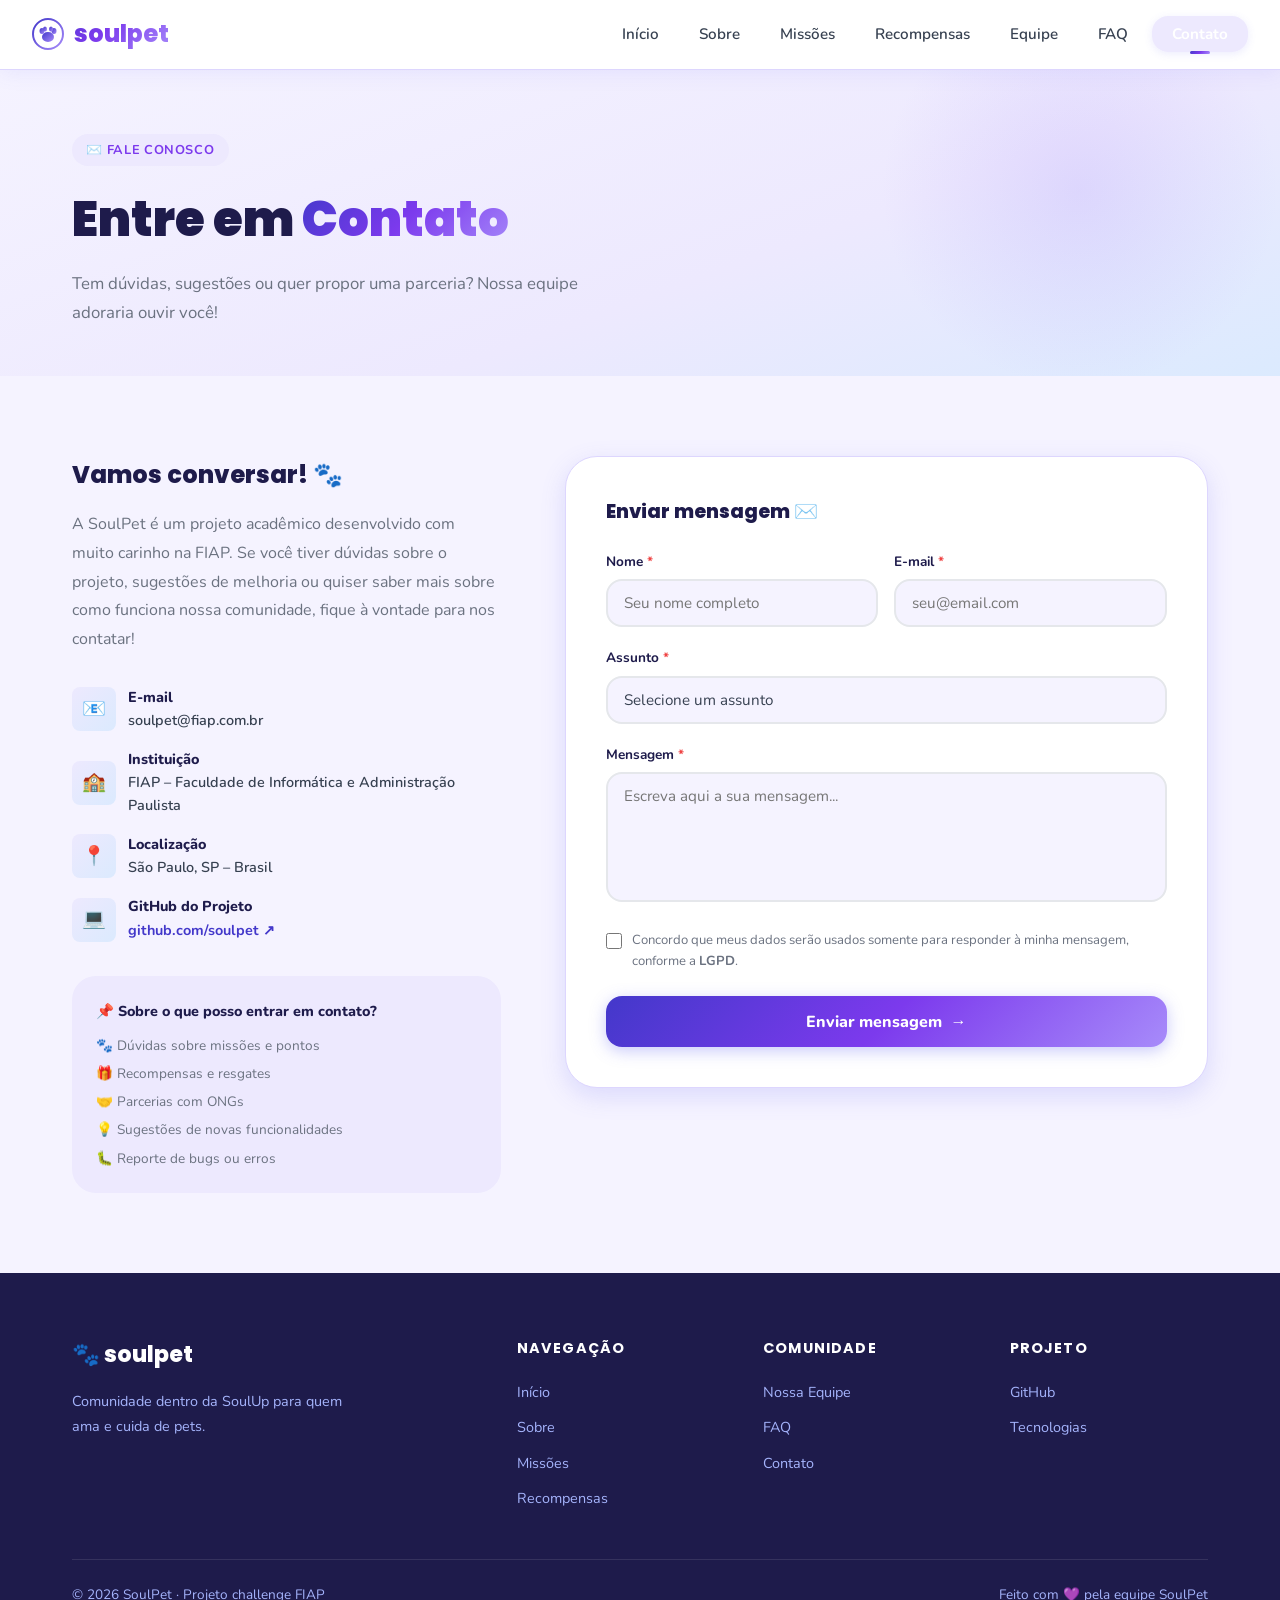
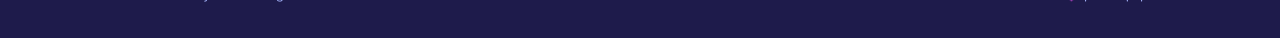
==== pages/contato.html @ a503a87f "Primeiro commit: Estrutura inicial do projeto" ====
<!DOCTYPE html>
<html lang="pt-BR">
<head>
  <meta charset="UTF-8" />
  <meta name="viewport" content="width=device-width, initial-scale=1.0" />
  <title>Contato – SoulPet</title>
  <meta name="description" content="Entre em contato com a equipe SoulPet. Tire dúvidas, envie sugestões ou parcerias." />
  <link rel="stylesheet" href="../css/style.css" />
  <link rel="icon" href="data:image/svg+xml,<svg xmlns='http://www.w3.org/2000/svg' viewBox='0 0 100 100'><text y='.9em' font-size='90'>🐾</text></svg>" />
</head>
<body>

  <nav class="navbar" aria-label="Navegação principal">
    <a href="../index.html" class="nav-logo">
      <svg width="32" height="32" viewBox="0 0 32 32" fill="none" xmlns="http://www.w3.org/2000/svg">
        <defs><linearGradient id="pawGrad" x1="0%" y1="0%" x2="100%" y2="100%"><stop offset="0%" style="stop-color:#4338CA"/><stop offset="100%" style="stop-color:#A78BFA"/></linearGradient></defs>
        <circle cx="16" cy="16" r="15" stroke="url(#pawGrad)" stroke-width="2" fill="none"/>
        <ellipse cx="16" cy="19" rx="6" ry="5" fill="url(#pawGrad)"/>
        <ellipse cx="10" cy="13" rx="2.5" ry="3" fill="url(#pawGrad)"/>
        <ellipse cx="22" cy="13" rx="2.5" ry="3" fill="url(#pawGrad)"/>
        <ellipse cx="13" cy="11" rx="2" ry="2.5" fill="url(#pawGrad)"/>
        <ellipse cx="19" cy="11" rx="2" ry="2.5" fill="url(#pawGrad)"/>
      </svg>
      soulpet
    </a>
    <ul class="nav-menu">
      <li><a href="../index.html" class="nav-link">Início</a></li>
      <li><a href="sobre.html" class="nav-link">Sobre</a></li>
      <li><a href="missoes.html" class="nav-link">Missões</a></li>
      <li><a href="recompensas.html" class="nav-link">Recompensas</a></li>
      <li><a href="integrantes.html" class="nav-link">Equipe</a></li>
      <li><a href="faq.html" class="nav-link">FAQ</a></li>
      <li><a href="contato.html" class="nav-link nav-cta">Contato</a></li>
    </ul>
    <button class="nav-toggle" aria-label="Abrir menu"><span></span><span></span><span></span></button>
  </nav>

  <main>
    <header class="page-header">
      <div class="container page-header-content">
        <span class="section-badge">✉️ Fale Conosco</span>
        <h1 class="page-title">Entre em <span>Contato</span></h1>
        <p class="page-desc">Tem dúvidas, sugestões ou quer propor uma parceria? Nossa equipe adoraria ouvir você!</p>
      </div>
    </header>

    <section class="section" aria-labelledby="contact-title">
      <div class="container">
        <div class="contact-grid">

          <aside class="animate-in">
            <h2 class="contact-info-title" id="contact-title">Vamos conversar! 🐾</h2>
            <p class="contact-info-desc">
              A SoulPet é um projeto acadêmico desenvolvido com muito carinho na FIAP. Se você tiver dúvidas sobre o projeto, sugestões de melhoria ou quiser saber mais sobre como funciona nossa comunidade, fique à vontade para nos contatar!
            </p>

            <div class="contact-detail">
              <div class="contact-detail-icon">📧</div>
              <div>
                <div class="contact-detail-text" style="font-weight:800; color:var(--text-dark)">E-mail</div>
                <div class="contact-detail-text">soulpet@fiap.com.br</div>
              </div>
            </div>

            <div class="contact-detail">
              <div class="contact-detail-icon">🏫</div>
              <div>
                <div class="contact-detail-text" style="font-weight:800; color:var(--text-dark)">Instituição</div>
                <div class="contact-detail-text">FIAP – Faculdade de Informática e Administração Paulista</div>
              </div>
            </div>

            <div class="contact-detail">
              <div class="contact-detail-icon">📍</div>
              <div>
                <div class="contact-detail-text" style="font-weight:800; color:var(--text-dark)">Localização</div>
                <div class="contact-detail-text">São Paulo, SP – Brasil</div>
              </div>
            </div>

            <div class="contact-detail">
              <div class="contact-detail-icon">💻</div>
              <div>
                <div class="contact-detail-text" style="font-weight:800; color:var(--text-dark)">GitHub do Projeto</div>
                <a href="#" style="color:var(--primary); font-weight:700; font-size:0.9rem">github.com/soulpet ↗</a>
              </div>
            </div>

            <div style="margin-top:2rem; background:var(--lilac-light); border-radius:var(--radius-lg); padding:1.5rem">
              <p style="font-weight:800; color:var(--text-dark); font-size:0.9rem; margin-bottom:0.75rem">📌 Sobre o que posso entrar em contato?</p>
              <ul style="display:flex; flex-direction:column; gap:0.4rem">
                <li style="font-size:0.85rem; color:var(--text-muted)">🐾 Dúvidas sobre missões e pontos</li>
                <li style="font-size:0.85rem; color:var(--text-muted)">🎁 Recompensas e resgates</li>
                <li style="font-size:0.85rem; color:var(--text-muted)">🤝 Parcerias com ONGs</li>
                <li style="font-size:0.85rem; color:var(--text-muted)">💡 Sugestões de novas funcionalidades</li>
                <li style="font-size:0.85rem; color:var(--text-muted)">🐛 Reporte de bugs ou erros</li>
              </ul>
            </div>
          </aside>

          <div class="animate-in" data-delay="200">
            <div class="contact-form">
              <h3 style="font-family:var(--font-display); font-weight:800; font-size:1.2rem; color:var(--text-dark); margin-bottom:1.5rem">
                Enviar mensagem ✉️
              </h3>

              <form id="contactForm" novalidate aria-label="Formulário de contato">

                <div class="form-row">
                  <div class="form-group">
                    <label class="form-label" for="nome">Nome <span>*</span></label>
                    <input
                      type="text"
                      id="nome"
                      name="nome"
                      class="form-input"
                      placeholder="Seu nome completo"
                      required
                      autocomplete="name"
                      aria-required="true"
                    />
                    <span class="form-error-msg" role="alert" aria-live="polite"></span>
                  </div>

                  <div class="form-group">
                    <label class="form-label" for="email">E-mail <span>*</span></label>
                    <input
                      type="email"
                      id="email"
                      name="email"
                      class="form-input"
                      placeholder="seu@email.com"
                      required
                      autocomplete="email"
                      aria-required="true"
                    />
                    <span class="form-error-msg" role="alert" aria-live="polite"></span>
                  </div>
                </div>

                <div class="form-group">
                  <label class="form-label" for="assunto">Assunto <span>*</span></label>
                  <select id="assunto" name="assunto" class="form-select" required aria-required="true">
                    <option value="" disabled selected>Selecione um assunto</option>
                    <option value="missoes">🎯 Dúvidas sobre missões</option>
                    <option value="pontos">⭐ Pontos e carteira</option>
                    <option value="recompensas">🎁 Recompensas e resgates</option>
                    <option value="parceria">🤝 Parceria / ONG</option>
                    <option value="sugestao">💡 Sugestão de melhoria</option>
                    <option value="bug">🐛 Reportar bug</option>
                    <option value="outro">💬 Outro assunto</option>
                  </select>
                  <span class="form-error-msg" role="alert" aria-live="polite"></span>
                </div>

                <div class="form-group">
                  <label class="form-label" for="mensagem">Mensagem <span>*</span></label>
                  <textarea
                    id="mensagem"
                    name="mensagem"
                    class="form-textarea"
                    placeholder="Escreva aqui a sua mensagem..."
                    required
                    aria-required="true"
                    minlength="10"
                  ></textarea>
                  <span class="form-error-msg" role="alert" aria-live="polite"></span>
                </div>

                <div class="form-group" style="display:flex; align-items:flex-start; gap:10px; margin-bottom:1.5rem">
                  <input type="checkbox" id="aceite" name="aceite" style="margin-top:3px; accent-color:var(--primary); width:16px; height:16px; flex-shrink:0" required />
                  <label for="aceite" style="font-size:0.82rem; color:var(--text-muted); line-height:1.6; cursor:pointer">
                    Concordo que meus dados serão usados somente para responder à minha mensagem, conforme a <strong>LGPD</strong>.
                  </label>
                </div>

                <button type="submit" class="form-submit" aria-label="Enviar mensagem">
                  <span>Enviar mensagem</span> →
                </button>
              </form>

              <div class="form-success" role="status" aria-live="polite">
                <div style="font-size:2.5rem; margin-bottom:0.75rem">🎉</div>
                <div style="font-size:1.1rem; font-weight:800; color:#16A34A; margin-bottom:0.5rem">Mensagem enviada!</div>
                <div style="font-size:0.9rem; color:#4B5563">Obrigado pelo contato! Nossa equipe responderá em breve. 🐾</div>
              </div>
            </div>
          </div>

        </div>
      </div>
    </section>
  </main>

  <footer>
    <div class="container">
      <div class="footer-grid">
        <div class="footer-brand">
          <div class="footer-logo">🐾 soulpet</div>
          <p class="footer-tagline">Comunidade dentro da SoulUp para quem ama e cuida de pets.</p>
        </div>
        <div>
          <h3 class="footer-heading">Navegação</h3>
          <ul class="footer-links">
            <li><a href="../index.html">Início</a></li>
            <li><a href="sobre.html">Sobre</a></li>
            <li><a href="missoes.html">Missões</a></li>
            <li><a href="recompensas.html">Recompensas</a></li>
          </ul>
        </div>
        <div>
          <h3 class="footer-heading">Comunidade</h3>
          <ul class="footer-links">
            <li><a href="integrantes.html">Nossa Equipe</a></li>
            <li><a href="faq.html">FAQ</a></li>
            <li><a href="contato.html">Contato</a></li>
          </ul>
        </div>
        <div>
          <h3 class="footer-heading">Projeto</h3>
          <ul class="footer-links">
            <li><a href="#">GitHub</a></li>
            <li><a href="sobre.html">Tecnologias</a></li>
          </ul>
        </div>
      </div>
      <div class="footer-bottom">
        <p>© 2026 SoulPet · Projeto challenge FIAP</p>
        <p>Feito com 💜 pela equipe SoulPet</p>
      </div>
    </div>
  </footer>

  <script src="../js/script.js"></script>
</body>
</html>
---- css/style.css ----
@import url('https://fonts.googleapis.com/css2?family=Nunito:wght@400;500;600;700;800;900&family=Poppins:wght@400;500;600;700;800&display=swap');


:root {
  --primary: #4338CA;
  --primary-light: #6366F1;
  --secondary: #7C3AED;
  --accent: #A78BFA;
  --lilac: #C4B5FD;
  --lilac-light: #EDE9FE;
  --blue: #3B82F6;
  --blue-light: #93C5FD;
  --gradient: linear-gradient(135deg, #4338CA 0%, #7C3AED 50%, #A78BFA 100%);
  --gradient-soft: linear-gradient(135deg, #EDE9FE 0%, #DBEAFE 100%);
  --white: #FFFFFF;
  --bg: #F5F3FF;
  --bg-card: #FFFFFF;
  --text-dark: #1E1B4B;
  --text-body: #374151;
  --text-muted: #6B7280;
  --border: #E5E7EB;
  --border-soft: #DDD6FE;
  --shadow-sm: 0 2px 8px rgba(99, 102, 241, 0.12);
  --shadow-md: 0 8px 24px rgba(99, 102, 241, 0.18);
  --shadow-lg: 0 16px 48px rgba(99, 102, 241, 0.22);
  --radius-sm: 8px;
  --radius-md: 16px;
  --radius-lg: 24px;
  --radius-xl: 32px;
  --font-display: 'Poppins', sans-serif;
  --font-body: 'Nunito', sans-serif;
}


*, *::before, *::after {
  box-sizing: border-box;
  margin: 0;
  padding: 0;
}

html {
  scroll-behavior: smooth;
}

body {
  font-family: var(--font-body);
  background-color: var(--bg);
  color: var(--text-body);
  line-height: 1.6;
  min-height: 100vh;
}

img {
  max-width: 100%;
  height: auto;
  display: block;
}

a {
  text-decoration: none;
  color: inherit;
}

ul {
  list-style: none;
}


.navbar {
  position: fixed;
  top: 0;
  left: 0;
  right: 0;
  z-index: 1000;
  background: rgba(255, 255, 255, 0.95);
  backdrop-filter: blur(16px);
  -webkit-backdrop-filter: blur(16px);
  border-bottom: 1px solid var(--border-soft);
  padding: 0 2rem;
  height: 70px;
  display: flex;
  align-items: center;
  justify-content: space-between;
  box-shadow: 0 2px 20px rgba(99, 102, 241, 0.1);
  transition: all 0.3s ease;
}

.navbar.scrolled {
  box-shadow: 0 4px 30px rgba(99, 102, 241, 0.2);
}

.nav-logo {
  display: flex;
  align-items: center;
  gap: 10px;
  font-family: var(--font-display);
  font-weight: 800;
  font-size: 1.5rem;
  background: var(--gradient);
  -webkit-background-clip: text;
  -webkit-text-fill-color: transparent;
  background-clip: text;
}

.nav-logo svg {
  flex-shrink: 0;
}

.nav-menu {
  display: flex;
  align-items: center;
  gap: 0.5rem;
}

.nav-link {
  font-family: var(--font-body);
  font-weight: 600;
  font-size: 0.95rem;
  color: var(--text-body);
  padding: 0.5rem 1rem;
  border-radius: var(--radius-sm);
  transition: all 0.2s ease;
  position: relative;
}

.nav-link:hover,
.nav-link.active {
  color: var(--primary);
  background: var(--lilac-light);
}

.nav-link.active::after {
  content: '';
  position: absolute;
  bottom: -2px;
  left: 50%;
  transform: translateX(-50%);
  width: 20px;
  height: 3px;
  background: var(--gradient);
  border-radius: 2px;
}

.nav-cta {
  background: var(--gradient);
  color: white !important;
  padding: 0.5rem 1.25rem;
  border-radius: var(--radius-md);
  font-weight: 700;
  box-shadow: var(--shadow-sm);
  transition: all 0.3s ease;
}

.nav-cta:hover {
  transform: translateY(-1px);
  box-shadow: var(--shadow-md);
  background: var(--lilac-light) !important;
  color: var(--primary) !important;
}


.nav-toggle {
  display: none;
  flex-direction: column;
  gap: 5px;
  cursor: pointer;
  padding: 8px;
  border-radius: var(--radius-sm);
  transition: background 0.2s ease;
  border: none;
  background: none;
}

.nav-toggle:hover {
  background: var(--lilac-light);
}

.nav-toggle span {
  display: block;
  width: 24px;
  height: 2.5px;
  background: var(--text-dark);
  border-radius: 2px;
  transition: all 0.3s ease;
}

.nav-toggle.active span:nth-child(1) {
  transform: translateY(7.5px) rotate(45deg);
}

.nav-toggle.active span:nth-child(2) {
  opacity: 0;
  transform: scaleX(0);
}

.nav-toggle.active span:nth-child(3) {
  transform: translateY(-7.5px) rotate(-45deg);
}


main {
  padding-top: 70px;
}

.container {
  max-width: 1200px;
  margin: 0 auto;
  padding: 0 2rem;
}

.section {
  padding: 5rem 0;
}

.section-sm {
  padding: 3rem 0;
}


.section-badge {
  display: inline-flex;
  align-items: center;
  gap: 6px;
  background: var(--lilac-light);
  color: var(--secondary);
  font-weight: 700;
  font-size: 0.8rem;
  padding: 0.35rem 0.9rem;
  border-radius: 50px;
  letter-spacing: 0.05em;
  text-transform: uppercase;
  margin-bottom: 1rem;
}

.section-title {
  font-family: var(--font-display);
  font-weight: 800;
  font-size: clamp(1.8rem, 4vw, 2.8rem);
  color: var(--text-dark);
  line-height: 1.2;
  margin-bottom: 1rem;
}

.section-title span {
  background: var(--gradient);
  -webkit-background-clip: text;
  -webkit-text-fill-color: transparent;
  background-clip: text;
}

.section-subtitle {
  font-size: 1.05rem;
  color: var(--text-muted);
  max-width: 560px;
  line-height: 1.7;
}

.text-center {
  text-align: center;
}

.text-center .section-subtitle {
  margin: 0 auto;
}


.btn {
  display: inline-flex;
  align-items: center;
  gap: 8px;
  font-family: var(--font-body);
  font-weight: 700;
  font-size: 0.95rem;
  padding: 0.75rem 1.75rem;
  border-radius: var(--radius-md);
  border: none;
  cursor: pointer;
  transition: all 0.3s ease;
  text-decoration: none;
}

.btn-primary {
  background: var(--gradient);
  color: white;
  box-shadow: 0 4px 16px rgba(99, 102, 241, 0.35);
}

.btn-primary:hover {
  transform: translateY(-2px);
  box-shadow: 0 8px 24px rgba(99, 102, 241, 0.45);
}

.btn-outline {
  background: transparent;
  color: var(--primary);
  border: 2px solid var(--primary-light);
}

.btn-outline:hover {
  background: var(--lilac-light);
  border-color: var(--primary);
  transform: translateY(-2px);
}

.btn-ghost {
  background: var(--lilac-light);
  color: var(--secondary);
}

.btn-ghost:hover {
  background: var(--lilac);
  color: white;
  transform: translateY(-1px);
}

.btn-lg {
  padding: 1rem 2.25rem;
  font-size: 1.05rem;
  border-radius: var(--radius-lg);
}

.btn-sm {
  padding: 0.5rem 1.1rem;
  font-size: 0.85rem;
  border-radius: var(--radius-sm);
}


.card {
  background: var(--bg-card);
  border-radius: var(--radius-lg);
  box-shadow: var(--shadow-sm);
  border: 1px solid var(--border-soft);
  transition: all 0.3s ease;
  overflow: hidden;
}

.card:hover {
  transform: translateY(-4px);
  box-shadow: var(--shadow-md);
}


.hero {
  min-height: calc(100vh - 70px);
  display: flex;
  align-items: center;
  position: relative;
  overflow: hidden;
  background: linear-gradient(160deg, #F5F3FF 0%, #EDE9FE 40%, #DBEAFE 100%);
}

.hero::before {
  content: '';
  position: absolute;
  top: -100px;
  right: -100px;
  width: 600px;
  height: 600px;
  background: radial-gradient(circle, rgba(167, 139, 250, 0.25) 0%, transparent 70%);
  pointer-events: none;
}

.hero::after {
  content: '';
  position: absolute;
  bottom: -150px;
  left: -80px;
  width: 500px;
  height: 500px;
  background: radial-gradient(circle, rgba(99, 102, 241, 0.15) 0%, transparent 70%);
  pointer-events: none;
}

.hero .container {
  display: grid;
  grid-template-columns: 1fr 1fr;
  gap: 4rem;
  align-items: center;
  position: relative;
  z-index: 1;
  padding-top: 3rem;
  padding-bottom: 3rem;
}

.hero-content {}

.hero-eyebrow {
  display: inline-flex;
  align-items: center;
  gap: 8px;
  background: white;
  border: 1px solid var(--border-soft);
  border-radius: 50px;
  padding: 0.4rem 1rem;
  font-size: 0.85rem;
  font-weight: 700;
  color: var(--secondary);
  margin-bottom: 1.5rem;
  box-shadow: var(--shadow-sm);
  animation: fadeSlideDown 0.6s ease both;
}

.hero-title {
  font-family: var(--font-display);
  font-weight: 900;
  font-size: clamp(2.2rem, 5vw, 3.5rem);
  color: var(--text-dark);
  line-height: 1.1;
  margin-bottom: 1.25rem;
  animation: fadeSlideDown 0.7s ease both;
}

.hero-title .gradient-text {
  background: var(--gradient);
  -webkit-background-clip: text;
  -webkit-text-fill-color: transparent;
  background-clip: text;
}

.hero-desc {
  font-size: 1.1rem;
  color: var(--text-muted);
  line-height: 1.8;
  margin-bottom: 2rem;
  max-width: 480px;
  animation: fadeSlideDown 0.8s ease both;
}

.hero-actions {
  display: flex;
  gap: 1rem;
  flex-wrap: wrap;
  animation: fadeSlideDown 0.9s ease both;
}

.hero-stats {
  display: flex;
  gap: 2rem;
  margin-top: 3rem;
  animation: fadeSlideDown 1s ease both;
}

.hero-stat-item {}

.hero-stat-number {
  font-family: var(--font-display);
  font-weight: 800;
  font-size: 1.75rem;
  background: var(--gradient);
  -webkit-background-clip: text;
  -webkit-text-fill-color: transparent;
  background-clip: text;
  line-height: 1;
}

.hero-stat-label {
  font-size: 0.8rem;
  color: var(--text-muted);
  font-weight: 600;
  margin-top: 2px;
}

.hero-visual {
  position: relative;
  animation: fadeSlideUp 0.9s ease both;
}

.hero-mockup {
  background: white;
  border-radius: var(--radius-xl);
  box-shadow: 0 24px 64px rgba(99, 102, 241, 0.25);
  border: 1px solid var(--border-soft);
  overflow: hidden;
  max-width: 360px;
  margin: 0 auto;
}

.mockup-header {
  background: var(--gradient);
  padding: 1.25rem 1.5rem;
  color: white;
  display: flex;
  align-items: center;
  justify-content: space-between;
}

.mockup-header-logo {
  font-family: var(--font-display);
  font-weight: 800;
  font-size: 1.1rem;
  display: flex;
  align-items: center;
  gap: 8px;
}

.mockup-balance {
  padding: 1.5rem;
  background: var(--gradient-soft);
}

.mockup-balance-label {
  font-size: 0.8rem;
  color: var(--text-muted);
  font-weight: 600;
}

.mockup-balance-value {
  font-family: var(--font-display);
  font-weight: 800;
  font-size: 2rem;
  color: var(--text-dark);
}

.mockup-balance-sub {
  font-size: 0.8rem;
  color: var(--text-muted);
}

.mockup-grid {
  display: grid;
  grid-template-columns: repeat(4, 1fr);
  gap: 0;
  border-top: 1px solid var(--border);
}

.mockup-grid-item {
  padding: 1rem 0.5rem;
  text-align: center;
  border-right: 1px solid var(--border);
}

.mockup-grid-item:last-child {
  border-right: none;
}

.mockup-grid-icon {
  width: 40px;
  height: 40px;
  border-radius: var(--radius-sm);
  display: flex;
  align-items: center;
  justify-content: center;
  margin: 0 auto 4px;
  font-size: 1.1rem;
}

.mockup-grid-label {
  font-size: 0.65rem;
  font-weight: 700;
  color: var(--text-body);
}

.mockup-missions {
  padding: 1rem 1.5rem;
}

.mockup-missions-title {
  font-weight: 800;
  font-size: 0.85rem;
  color: var(--text-dark);
  margin-bottom: 0.75rem;
}

.mockup-mission-item {
  display: flex;
  align-items: center;
  justify-content: space-between;
  padding: 0.6rem 0;
  border-bottom: 1px solid var(--border);
}

.mockup-mission-item:last-child {
  border-bottom: none;
}

.mockup-mission-text {
  font-size: 0.75rem;
  font-weight: 600;
  color: var(--text-body);
}

.mockup-mission-pts {
  font-size: 0.7rem;
  font-weight: 800;
  color: var(--primary);
  background: var(--lilac-light);
  padding: 2px 8px;
  border-radius: 50px;
}

.hero-floating-card {
  position: absolute;
  background: white;
  border-radius: var(--radius-md);
  box-shadow: var(--shadow-lg);
  border: 1px solid var(--border-soft);
  padding: 0.75rem 1rem;
  display: flex;
  align-items: center;
  gap: 8px;
  animation: float 3s ease-in-out infinite;
}

.hero-floating-card.card-1 {
  top: 5%;
  right: -20px;
  animation-delay: 0s;
}

.hero-floating-card.card-2 {
  bottom: 10%;
  left: -20px;
  animation-delay: 1.5s;
}

.floating-icon {
  width: 36px;
  height: 36px;
  border-radius: 50%;
  background: var(--gradient);
  display: flex;
  align-items: center;
  justify-content: center;
  font-size: 1rem;
  flex-shrink: 0;
}

.floating-text-main {
  font-weight: 800;
  font-size: 0.85rem;
  color: var(--text-dark);
}

.floating-text-sub {
  font-size: 0.7rem;
  color: var(--text-muted);
}


.features-grid {
  display: grid;
  grid-template-columns: repeat(3, 1fr);
  gap: 1.5rem;
  margin-top: 3rem;
}

.feature-card {
  padding: 2rem;
  text-align: center;
}

.feature-icon {
  width: 64px;
  height: 64px;
  background: var(--gradient-soft);
  border-radius: var(--radius-md);
  display: flex;
  align-items: center;
  justify-content: center;
  font-size: 1.75rem;
  margin: 0 auto 1.25rem;
  transition: all 0.3s ease;
}

.feature-card:hover .feature-icon {
  background: var(--gradient);
  transform: scale(1.1) rotate(5deg);
}

.feature-title {
  font-family: var(--font-display);
  font-weight: 700;
  font-size: 1.1rem;
  color: var(--text-dark);
  margin-bottom: 0.5rem;
}

.feature-desc {
  font-size: 0.9rem;
  color: var(--text-muted);
  line-height: 1.7;
}


.missions-tabs {
  display: flex;
  gap: 0.5rem;
  background: var(--lilac-light);
  padding: 6px;
  border-radius: var(--radius-md);
  width: fit-content;
  margin: 2.5rem auto 2rem;
}

.missions-tab {
  padding: 0.5rem 1.5rem;
  border-radius: var(--radius-sm);
  font-weight: 700;
  font-size: 0.9rem;
  cursor: pointer;
  transition: all 0.2s ease;
  color: var(--text-muted);
  border: none;
  background: none;
}

.missions-tab.active {
  background: white;
  color: var(--primary);
  box-shadow: var(--shadow-sm);
}

.missions-grid {
  display: grid;
  grid-template-columns: repeat(3, 1fr);
  gap: 1.5rem;
}

.mission-card {
  padding: 1.5rem;
  position: relative;
}

.mission-difficulty {
  display: inline-flex;
  align-items: center;
  gap: 4px;
  padding: 0.25rem 0.75rem;
  border-radius: 50px;
  font-size: 0.75rem;
  font-weight: 700;
  margin-bottom: 1rem;
}

.difficulty-easy {
  background: #DCFCE7;
  color: #16A34A;
}

.difficulty-medium {
  background: #FEF9C3;
  color: #CA8A04;
}

.difficulty-hard {
  background: #FEE2E2;
  color: #DC2626;
}

.mission-title {
  font-weight: 800;
  font-size: 1rem;
  color: var(--text-dark);
  margin-bottom: 0.4rem;
}

.mission-desc {
  font-size: 0.85rem;
  color: var(--text-muted);
  margin-bottom: 1rem;
  line-height: 1.6;
}

.mission-footer {
  display: flex;
  align-items: center;
  justify-content: space-between;
}

.mission-pts {
  font-family: var(--font-display);
  font-weight: 800;
  font-size: 1.1rem;
  background: var(--gradient);
  -webkit-background-clip: text;
  -webkit-text-fill-color: transparent;
  background-clip: text;
}

.mission-deadline {
  font-size: 0.75rem;
  color: var(--text-muted);
  font-weight: 600;
}

.mission-progress {
  height: 6px;
  background: var(--lilac-light);
  border-radius: 3px;
  overflow: hidden;
  margin-top: 0.75rem;
}

.mission-progress-bar {
  height: 100%;
  background: var(--gradient);
  border-radius: 3px;
  transition: width 0.8s ease;
}


.rewards-grid {
  display: grid;
  grid-template-columns: repeat(4, 1fr);
  gap: 1.5rem;
  margin-top: 3rem;
}

.reward-card {
  padding: 1.5rem;
  text-align: center;
}

.reward-emoji {
  font-size: 3rem;
  margin-bottom: 0.75rem;
  display: block;
}

.reward-name {
  font-weight: 800;
  font-size: 0.95rem;
  color: var(--text-dark);
  margin-bottom: 0.25rem;
}

.reward-pts {
  font-family: var(--font-display);
  font-weight: 800;
  font-size: 1.25rem;
  background: var(--gradient);
  -webkit-background-clip: text;
  -webkit-text-fill-color: transparent;
  background-clip: text;
}

.reward-pts-label {
  font-size: 0.7rem;
  color: var(--text-muted);
  font-weight: 600;
}


.cta-section {
  background: var(--gradient);
  padding: 5rem 0;
  text-align: center;
  position: relative;
  overflow: hidden;
}

.cta-section::before {
  content: '';
  position: absolute;
  inset: 0;
  background: url("data:image/svg+xml,%3Csvg width='60' height='60' viewBox='0 0 60 60' xmlns='http://www.w3.org/2000/svg'%3E%3Cg fill='none' fill-rule='evenodd'%3E%3Cg fill='%23ffffff' fill-opacity='0.06'%3E%3Ccircle cx='30' cy='30' r='20'/%3E%3C/g%3E%3C/g%3E%3C/svg%3E");
  pointer-events: none;
}

.cta-section .section-title,
.cta-section .section-subtitle {
  color: white;
}

.cta-section .section-subtitle {
  opacity: 0.85;
  margin: 0 auto 2rem;
}


footer {
  background: var(--text-dark);
  color: #A5B4FC;
  padding: 4rem 0 2rem;
}

.footer-grid {
  display: grid;
  grid-template-columns: 2fr 1fr 1fr 1fr;
  gap: 3rem;
  margin-bottom: 3rem;
}

.footer-brand {}

.footer-logo {
  display: flex;
  align-items: center;
  gap: 8px;
  font-family: var(--font-display);
  font-weight: 800;
  font-size: 1.4rem;
  color: white;
  margin-bottom: 1rem;
}

.footer-tagline {
  font-size: 0.9rem;
  line-height: 1.7;
  color: #A5B4FC;
  margin-bottom: 1.5rem;
  max-width: 280px;
}

.footer-social {
  display: flex;
  gap: 0.75rem;
}

.footer-social a {
  width: 38px;
  height: 38px;
  background: rgba(167, 139, 250, 0.15);
  border-radius: var(--radius-sm);
  display: flex;
  align-items: center;
  justify-content: center;
  transition: all 0.2s ease;
  font-size: 1rem;
}

.footer-social a:hover {
  background: var(--accent);
  transform: translateY(-2px);
}

.footer-heading {
  font-family: var(--font-display);
  font-weight: 700;
  font-size: 0.9rem;
  color: white;
  margin-bottom: 1.25rem;
  text-transform: uppercase;
  letter-spacing: 0.08em;
}

.footer-links {
  display: flex;
  flex-direction: column;
  gap: 0.6rem;
}

.footer-links a {
  font-size: 0.9rem;
  color: #A5B4FC;
  transition: color 0.2s ease;
}

.footer-links a:hover {
  color: white;
}

.footer-bottom {
  border-top: 1px solid rgba(255,255,255,0.1);
  padding-top: 1.5rem;
  display: flex;
  align-items: center;
  justify-content: space-between;
  font-size: 0.85rem;
}


.page-header {
  background: linear-gradient(160deg, #F5F3FF 0%, #EDE9FE 60%, #DBEAFE 100%);
  padding: 4rem 0 3rem;
  position: relative;
  overflow: hidden;
}

.page-header::before {
  content: '';
  position: absolute;
  top: -80px;
  right: 0;
  width: 400px;
  height: 400px;
  background: radial-gradient(circle, rgba(167, 139, 250, 0.2) 0%, transparent 70%);
}

.page-header-content {
  position: relative;
  z-index: 1;
}

.page-title {
  font-family: var(--font-display);
  font-weight: 900;
  font-size: clamp(2rem, 4vw, 3rem);
  color: var(--text-dark);
  margin-bottom: 0.75rem;
}

.page-title span {
  background: var(--gradient);
  -webkit-background-clip: text;
  -webkit-text-fill-color: transparent;
  background-clip: text;
}

.page-desc {
  font-size: 1.05rem;
  color: var(--text-muted);
  max-width: 560px;
  line-height: 1.7;
}


.team-grid {
  display: grid;
  grid-template-columns: repeat(3, 1fr);
  gap: 2rem;
  margin-top: 3rem;
}

.team-card {
  text-align: center;
  padding: 2.5rem 1.5rem;
}

.team-avatar {
  width: 100px;
  height: 100px;
  border-radius: 50%;
  background: var(--gradient-soft);
  border: 3px solid var(--lilac);
  margin: 0 auto 1.25rem;
  overflow: hidden;
  position: relative;
  box-shadow: 0 4px 16px rgba(99, 102, 241, 0.2);
}

.team-avatar img {
  width: 100%;
  height: 100%;
  object-fit: cover;
}

.team-avatar-placeholder {
  width: 100%;
  height: 100%;
  display: flex;
  align-items: center;
  justify-content: center;
  font-size: 2.5rem;
  background: var(--gradient);
}

.team-name {
  font-family: var(--font-display);
  font-weight: 800;
  font-size: 1.1rem;
  color: var(--text-dark);
  margin-bottom: 0.25rem;
}

.team-rm {
  font-size: 0.8rem;
  font-weight: 700;
  color: var(--text-muted);
  background: var(--lilac-light);
  padding: 0.2rem 0.75rem;
  border-radius: 50px;
  display: inline-block;
  margin-bottom: 0.75rem;
}

.team-role {
  font-size: 0.85rem;
  color: var(--secondary);
  font-weight: 700;
  margin-bottom: 1rem;
}

.team-links {
  display: flex;
  gap: 0.75rem;
  justify-content: center;
}

.team-link {
  display: flex;
  align-items: center;
  gap: 6px;
  padding: 0.4rem 1rem;
  border-radius: var(--radius-sm);
  font-size: 0.8rem;
  font-weight: 700;
  transition: all 0.2s ease;
}

.team-link-github {
  background: #1B1F23;
  color: white;
}

.team-link-linkedin {
  background: #0077B5;
  color: white;
}

.team-link:hover {
  transform: translateY(-2px);
  box-shadow: var(--shadow-sm);
}


.faq-list {
  max-width: 760px;
  margin: 3rem auto 0;
}

.faq-item {
  background: white;
  border-radius: var(--radius-md);
  border: 1px solid var(--border-soft);
  margin-bottom: 1rem;
  overflow: hidden;
  transition: all 0.3s ease;
}

.faq-item.open {
  box-shadow: var(--shadow-md);
  border-color: var(--lilac);
}

.faq-question {
  display: flex;
  align-items: center;
  justify-content: space-between;
  padding: 1.25rem 1.5rem;
  cursor: pointer;
  gap: 1rem;
  user-select: none;
}

.faq-question:hover {
  background: var(--lilac-light);
}

.faq-q-text {
  font-weight: 700;
  color: var(--text-dark);
  font-size: 0.95rem;
}

.faq-icon {
  width: 28px;
  height: 28px;
  background: var(--gradient-soft);
  border-radius: 50%;
  display: flex;
  align-items: center;
  justify-content: center;
  flex-shrink: 0;
  transition: all 0.3s ease;
  color: var(--primary);
  font-weight: 800;
  font-size: 1.2rem;
}

.faq-item.open .faq-icon {
  background: var(--gradient);
  color: white;
  transform: rotate(45deg);
}

.faq-answer {
  max-height: 0;
  overflow: hidden;
  transition: max-height 0.4s ease;
}

.faq-answer-inner {
  padding: 0 1.5rem 1.25rem;
  font-size: 0.9rem;
  color: var(--text-muted);
  line-height: 1.8;
  border-top: 1px solid var(--border);
  padding-top: 1rem;
}


.contact-grid {
  display: grid;
  grid-template-columns: 1fr 1.5fr;
  gap: 4rem;
  align-items: start;
}

.contact-info {}

.contact-info-title {
  font-family: var(--font-display);
  font-weight: 800;
  font-size: 1.5rem;
  color: var(--text-dark);
  margin-bottom: 1rem;
}

.contact-info-desc {
  color: var(--text-muted);
  line-height: 1.8;
  margin-bottom: 2rem;
}

.contact-detail {
  display: flex;
  align-items: center;
  gap: 12px;
  margin-bottom: 1rem;
}

.contact-detail-icon {
  width: 44px;
  height: 44px;
  background: var(--gradient-soft);
  border-radius: var(--radius-sm);
  display: flex;
  align-items: center;
  justify-content: center;
  font-size: 1.2rem;
  flex-shrink: 0;
}

.contact-detail-text {
  font-weight: 600;
  color: var(--text-body);
  font-size: 0.9rem;
}

.contact-form {
  background: white;
  border-radius: var(--radius-xl);
  padding: 2.5rem;
  box-shadow: var(--shadow-md);
  border: 1px solid var(--border-soft);
}

.form-row {
  display: grid;
  grid-template-columns: 1fr 1fr;
  gap: 1rem;
}

.form-group {
  margin-bottom: 1.25rem;
}

.form-label {
  display: block;
  font-weight: 700;
  font-size: 0.85rem;
  color: var(--text-dark);
  margin-bottom: 0.4rem;
}

.form-label span {
  color: #EF4444;
}

.form-input,
.form-textarea,
.form-select {
  width: 100%;
  padding: 0.75rem 1rem;
  border: 2px solid var(--border);
  border-radius: var(--radius-md);
  font-family: var(--font-body);
  font-size: 0.95rem;
  color: var(--text-body);
  background: var(--bg);
  transition: all 0.2s ease;
  outline: none;
  resize: none;
  appearance: none;
}

.form-input:focus,
.form-textarea:focus,
.form-select:focus {
  border-color: var(--primary-light);
  background: white;
  box-shadow: 0 0 0 3px rgba(99, 102, 241, 0.12);
}

.form-input.error,
.form-textarea.error {
  border-color: #EF4444;
  box-shadow: 0 0 0 3px rgba(239, 68, 68, 0.1);
}

.form-error-msg {
  font-size: 0.78rem;
  color: #EF4444;
  margin-top: 0.25rem;
  font-weight: 600;
  display: none;
}

.form-error-msg.show {
  display: block;
}

.form-textarea {
  min-height: 130px;
}

.form-submit {
  width: 100%;
  background: var(--gradient);
  color: white;
  font-family: var(--font-body);
  font-weight: 800;
  font-size: 1rem;
  padding: 0.9rem;
  border: none;
  border-radius: var(--radius-md);
  cursor: pointer;
  transition: all 0.3s ease;
  box-shadow: 0 4px 16px rgba(99, 102, 241, 0.35);
  display: flex;
  align-items: center;
  justify-content: center;
  gap: 8px;
}

.form-submit:hover {
  transform: translateY(-2px);
  box-shadow: 0 8px 24px rgba(99, 102, 241, 0.45);
}

.form-submit:disabled {
  opacity: 0.7;
  cursor: not-allowed;
  transform: none;
}

.form-success {
  display: none;
  background: #F0FDF4;
  border: 1px solid #BBF7D0;
  border-radius: var(--radius-md);
  padding: 1.5rem;
  text-align: center;
  color: #16A34A;
  font-weight: 700;
  font-size: 1rem;
}

.form-success.show {
  display: block;
}


.about-grid {
  display: grid;
  grid-template-columns: 1fr 1fr;
  gap: 4rem;
  align-items: center;
}

.about-visual {
  position: relative;
}

.about-card-main {
  background: var(--gradient);
  border-radius: var(--radius-xl);
  padding: 3rem 2.5rem;
  color: white;
  position: relative;
  overflow: hidden;
}

.about-card-main::before {
  content: '';
  position: absolute;
  top: -60px;
  right: -60px;
  width: 200px;
  height: 200px;
  background: rgba(255,255,255,0.1);
  border-radius: 50%;
}

.about-icon-big {
  font-size: 4rem;
  margin-bottom: 1.5rem;
  display: block;
}

.about-card-main h3 {
  font-family: var(--font-display);
  font-weight: 800;
  font-size: 1.75rem;
  margin-bottom: 0.75rem;
}

.about-card-main p {
  opacity: 0.9;
  line-height: 1.8;
}

.about-stats-mini {
  display: grid;
  grid-template-columns: 1fr 1fr;
  gap: 1rem;
  margin-top: 1.5rem;
}

.about-stat-mini {
  background: rgba(255,255,255,0.15);
  border-radius: var(--radius-md);
  padding: 1rem;
  backdrop-filter: blur(8px);
}

.about-stat-mini-num {
  font-family: var(--font-display);
  font-weight: 800;
  font-size: 1.5rem;
}

.about-stat-mini-label {
  font-size: 0.75rem;
  opacity: 0.85;
}

.about-content {}

.about-text {
  font-size: 0.95rem;
  color: var(--text-muted);
  line-height: 1.85;
  margin-bottom: 1.5rem;
}

.about-tech-list {
  display: flex;
  flex-wrap: wrap;
  gap: 0.6rem;
  margin-top: 1.5rem;
}

.about-tech-tag {
  background: var(--lilac-light);
  color: var(--secondary);
  padding: 0.3rem 0.9rem;
  border-radius: 50px;
  font-size: 0.8rem;
  font-weight: 700;
  border: 1px solid var(--border-soft);
}

.roadmap {
  margin-top: 4rem;
}

.roadmap-title {
  font-family: var(--font-display);
  font-weight: 800;
  font-size: 1.3rem;
  color: var(--text-dark);
  margin-bottom: 2rem;
  text-align: center;
}

.roadmap-items {
  display: grid;
  grid-template-columns: repeat(4, 1fr);
  gap: 1rem;
  position: relative;
}

.roadmap-items::before {
  content: '';
  position: absolute;
  top: 30px;
  left: 10%;
  right: 10%;
  height: 2px;
  background: var(--gradient);
  z-index: 0;
}

.roadmap-item {
  text-align: center;
  position: relative;
  z-index: 1;
}

.roadmap-dot {
  width: 60px;
  height: 60px;
  background: var(--gradient);
  border-radius: 50%;
  display: flex;
  align-items: center;
  justify-content: center;
  font-size: 1.5rem;
  margin: 0 auto 1rem;
  box-shadow: 0 4px 16px rgba(99, 102, 241, 0.3);
}

.roadmap-dot.inactive {
  background: var(--lilac-light);
  box-shadow: none;
}

.roadmap-dot.inactive span {
  filter: grayscale(1);
  opacity: 0.5;
}

.roadmap-label {
  font-weight: 800;
  font-size: 0.85rem;
  color: var(--text-dark);
  margin-bottom: 0.25rem;
}

.roadmap-period {
  font-size: 0.75rem;
  color: var(--text-muted);
  font-weight: 600;
}


.solution-showcase {
  display: grid;
  grid-template-columns: 1fr 1fr;
  gap: 4rem;
  align-items: center;
}

.solution-showcase.reverse {
  direction: rtl;
}

.solution-showcase.reverse > * {
  direction: ltr;
}

.solution-phone {
  max-width: 280px;
  margin: 0 auto;
  background: white;
  border-radius: 40px;
  box-shadow: 0 24px 64px rgba(99, 102, 241, 0.25);
  overflow: hidden;
  border: 8px solid white;
  outline: 2px solid var(--border-soft);
}

.phone-status-bar {
  background: var(--gradient);
  padding: 0.5rem 1rem 0.5rem;
  display: flex;
  justify-content: space-between;
  align-items: center;
  font-size: 0.7rem;
  font-weight: 700;
  color: white;
}

.phone-content {
  padding: 0.75rem;
}

.levels-card {
  background: var(--gradient-soft);
  border-radius: var(--radius-lg);
  padding: 1.25rem;
  margin-bottom: 1rem;
}

.levels-title {
  font-weight: 800;
  font-size: 0.8rem;
  color: var(--text-dark);
  margin-bottom: 0.75rem;
}

.level-bar {
  display: flex;
  align-items: center;
  gap: 8px;
  margin-bottom: 0.5rem;
}

.level-dot {
  width: 10px;
  height: 10px;
  border-radius: 50%;
  flex-shrink: 0;
}

.level-dot.easy { background: #16A34A; }
.level-dot.medium { background: #CA8A04; }
.level-dot.hard { background: #DC2626; }

.level-text {
  font-size: 0.7rem;
  font-weight: 600;
  color: var(--text-body);
  flex: 1;
}

.level-pts {
  font-size: 0.7rem;
  font-weight: 800;
  color: var(--primary);
}


@keyframes fadeSlideDown {
  from { opacity: 0; transform: translateY(-20px); }
  to { opacity: 1; transform: translateY(0); }
}

@keyframes fadeSlideUp {
  from { opacity: 0; transform: translateY(20px); }
  to { opacity: 1; transform: translateY(0); }
}

@keyframes float {
  0%, 100% { transform: translateY(0); }
  50% { transform: translateY(-8px); }
}

@keyframes pulse-border {
  0%, 100% { box-shadow: 0 0 0 0 rgba(99, 102, 241, 0.3); }
  50% { box-shadow: 0 0 0 8px rgba(99, 102, 241, 0); }
}

.animate-in {
  opacity: 0;
  transform: translateY(30px);
  transition: opacity 0.6s ease, transform 0.6s ease;
}

.animate-in.visible {
  opacity: 1;
  transform: translateY(0);
}


@media (max-width: 1024px) {
  .features-grid { grid-template-columns: repeat(2, 1fr); }
  .missions-grid { grid-template-columns: repeat(2, 1fr); }
  .rewards-grid { grid-template-columns: repeat(2, 1fr); }
  .footer-grid { grid-template-columns: 1fr 1fr; gap: 2rem; }
  .roadmap-items { grid-template-columns: repeat(2, 1fr); }
  .roadmap-items::before { display: none; }
}

@media (max-width: 768px) {
  .container { padding: 0 1.25rem; }
  .section { padding: 3.5rem 0; }

  .nav-menu {
    display: none;
    position: fixed;
    top: 70px;
    left: 0;
    right: 0;
    background: white;
    flex-direction: column;
    padding: 1.5rem;
    box-shadow: 0 8px 24px rgba(0,0,0,0.1);
    z-index: 999;
    gap: 0.5rem;
  }

  .nav-menu.open {
    display: flex;
  }

  .nav-link { width: 100%; padding: 0.75rem 1rem; }
  .nav-cta { text-align: center; }
  .nav-toggle { display: flex; }

  .hero .container {
    grid-template-columns: 1fr;
    text-align: center;
  }

  .hero-desc { margin: 0 auto 2rem; }
  .hero-actions { justify-content: center; }
  .hero-stats { justify-content: center; }
  .hero-visual { display: none; }

  .features-grid { grid-template-columns: 1fr; }
  .missions-grid { grid-template-columns: 1fr; }
  .rewards-grid { grid-template-columns: repeat(2, 1fr); }
  .team-grid { grid-template-columns: 1fr 1fr; }
  .contact-grid { grid-template-columns: 1fr; gap: 2rem; }
  .form-row { grid-template-columns: 1fr; }
  .about-grid { grid-template-columns: 1fr; }
  .solution-showcase { grid-template-columns: 1fr; }
  .solution-showcase.reverse { direction: ltr; }
  .footer-grid { grid-template-columns: 1fr; gap: 2rem; }
  .footer-bottom { flex-direction: column; gap: 0.5rem; text-align: center; }
  .roadmap-items { grid-template-columns: 1fr 1fr; }
}

@media (max-width: 480px) {
  .team-grid { grid-template-columns: 1fr; }
  .rewards-grid { grid-template-columns: repeat(2, 1fr); }
  .hero-title { font-size: 2rem; }
  .about-stats-mini { grid-template-columns: 1fr; }
  .roadmap-items { grid-template-columns: 1fr; }
}
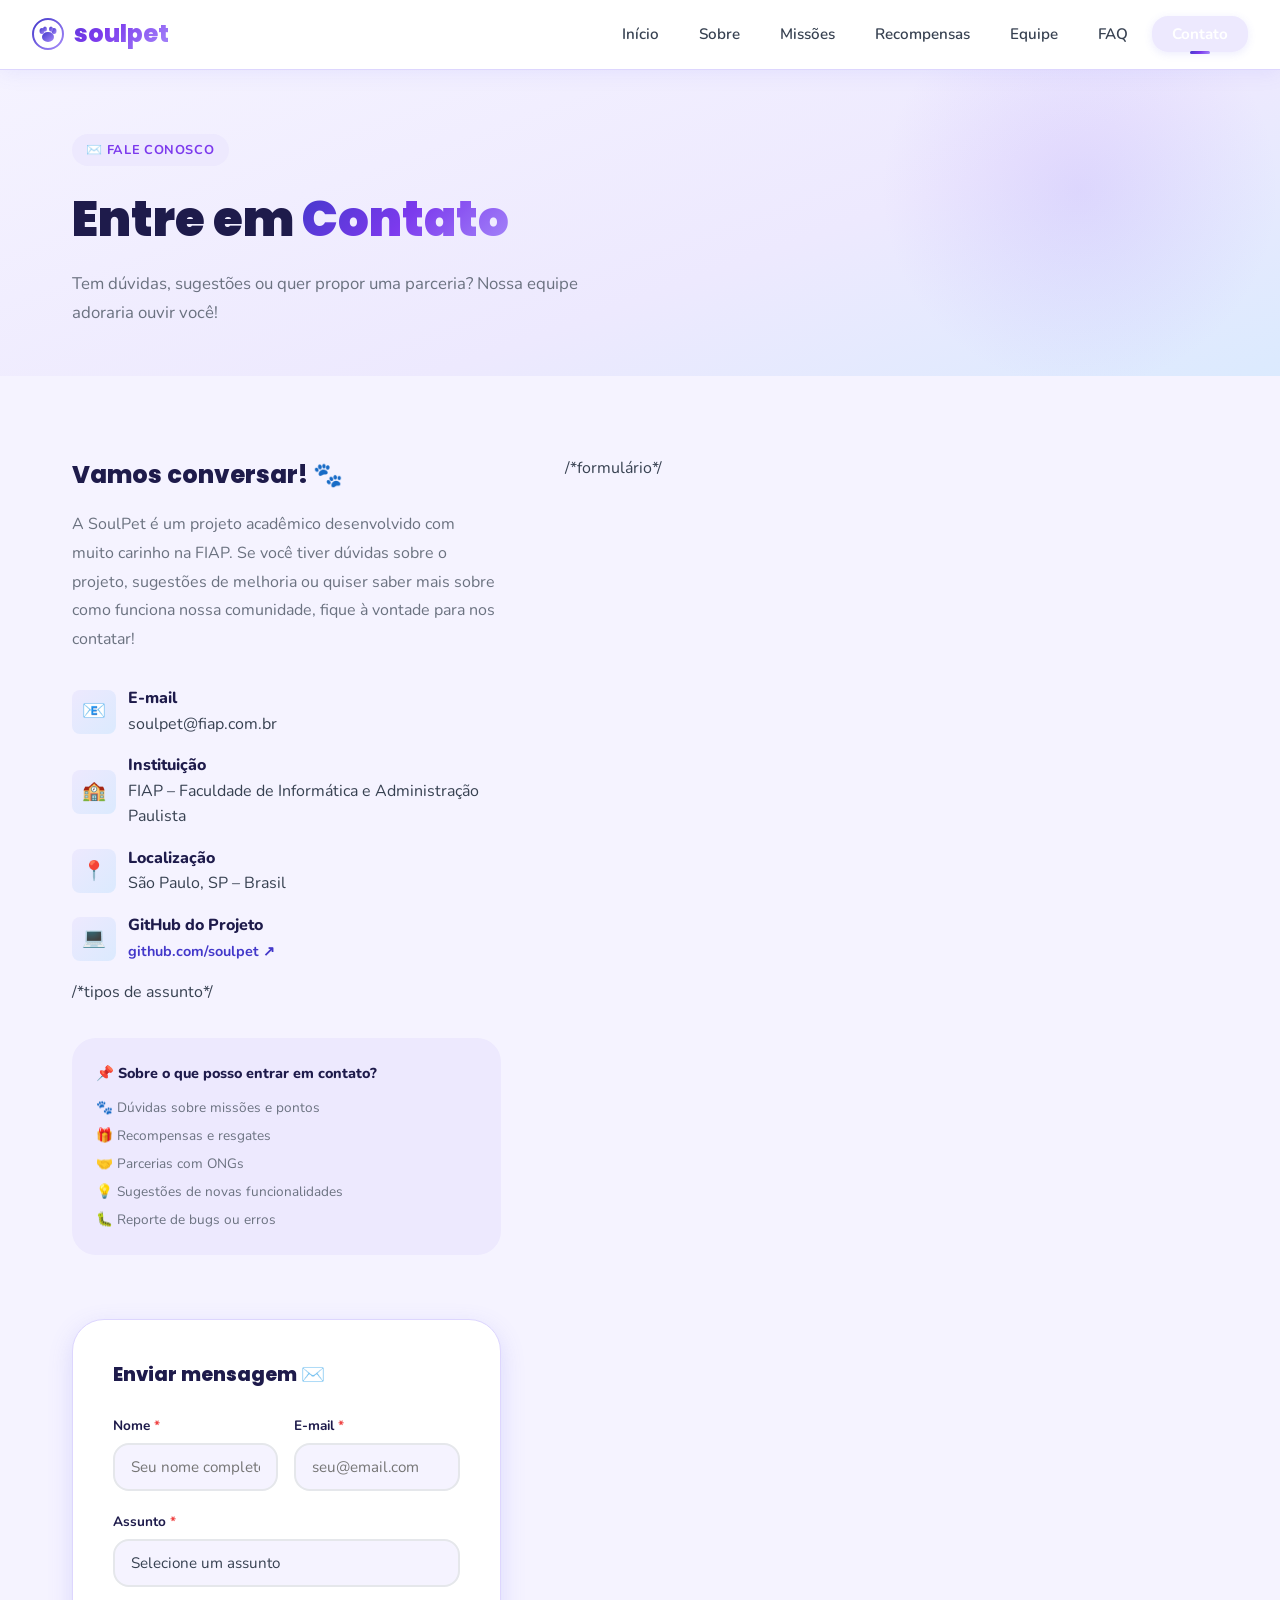
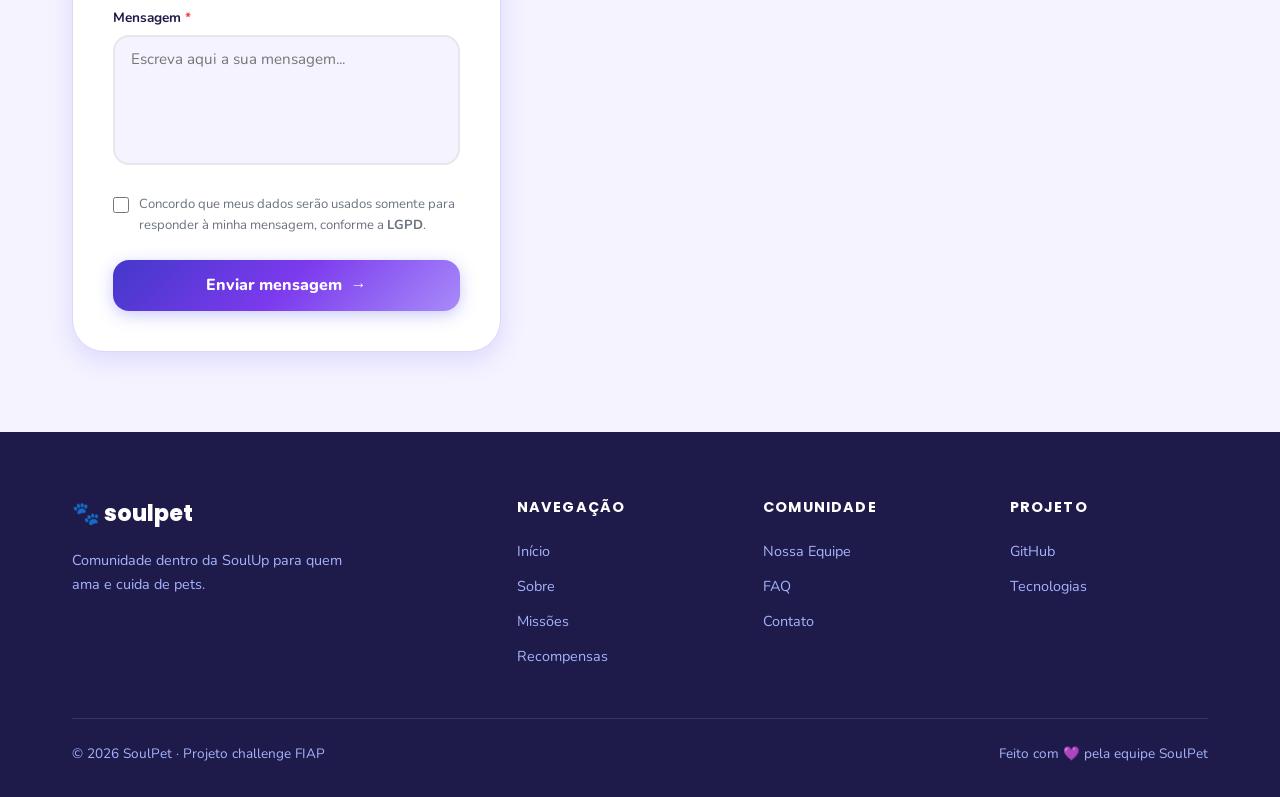
==== commit 61fae266: "adicionando comentários html" ====
--- a/pages/contato.html
+++ b/pages/contato.html
@@ -86,6 +86,7 @@
               </div>
             </div>
 
+            /*tipos de assunto*/
             <div style="margin-top:2rem; background:var(--lilac-light); border-radius:var(--radius-lg); padding:1.5rem">
               <p style="font-weight:800; color:var(--text-dark); font-size:0.9rem; margin-bottom:0.75rem">📌 Sobre o que posso entrar em contato?</p>
               <ul style="display:flex; flex-direction:column; gap:0.4rem">
@@ -98,6 +99,7 @@
             </div>
           </aside>
 
+          /*formulário*/
           <div class="animate-in" data-delay="200">
             <div class="contact-form">
               <h3 style="font-family:var(--font-display); font-weight:800; font-size:1.2rem; color:var(--text-dark); margin-bottom:1.5rem">
--- a/css/style.css
+++ b/css/style.css
@@ -1,1714 +1,13 @@
-@import url('https://fonts.googleapis.com/css2?family=Nunito:wght@400;500;600;700;800;900&family=Poppins:wght@400;500;600;700;800&display=swap');
-
-
-:root {
-  --primary: #4338CA;
-  --primary-light: #6366F1;
-  --secondary: #7C3AED;
-  --accent: #A78BFA;
-  --lilac: #C4B5FD;
-  --lilac-light: #EDE9FE;
-  --blue: #3B82F6;
-  --blue-light: #93C5FD;
-  --gradient: linear-gradient(135deg, #4338CA 0%, #7C3AED 50%, #A78BFA 100%);
-  --gradient-soft: linear-gradient(135deg, #EDE9FE 0%, #DBEAFE 100%);
-  --white: #FFFFFF;
-  --bg: #F5F3FF;
-  --bg-card: #FFFFFF;
-  --text-dark: #1E1B4B;
-  --text-body: #374151;
-  --text-muted: #6B7280;
-  --border: #E5E7EB;
-  --border-soft: #DDD6FE;
-  --shadow-sm: 0 2px 8px rgba(99, 102, 241, 0.12);
-  --shadow-md: 0 8px 24px rgba(99, 102, 241, 0.18);
-  --shadow-lg: 0 16px 48px rgba(99, 102, 241, 0.22);
-  --radius-sm: 8px;
-  --radius-md: 16px;
-  --radius-lg: 24px;
-  --radius-xl: 32px;
-  --font-display: 'Poppins', sans-serif;
-  --font-body: 'Nunito', sans-serif;
-}
-
-
-*, *::before, *::after {
-  box-sizing: border-box;
-  margin: 0;
-  padding: 0;
-}
-
-html {
-  scroll-behavior: smooth;
-}
-
-body {
-  font-family: var(--font-body);
-  background-color: var(--bg);
-  color: var(--text-body);
-  line-height: 1.6;
-  min-height: 100vh;
-}
-
-img {
-  max-width: 100%;
-  height: auto;
-  display: block;
-}
-
-a {
-  text-decoration: none;
-  color: inherit;
-}
-
-ul {
-  list-style: none;
-}
-
-
-.navbar {
-  position: fixed;
-  top: 0;
-  left: 0;
-  right: 0;
-  z-index: 1000;
-  background: rgba(255, 255, 255, 0.95);
-  backdrop-filter: blur(16px);
-  -webkit-backdrop-filter: blur(16px);
-  border-bottom: 1px solid var(--border-soft);
-  padding: 0 2rem;
-  height: 70px;
-  display: flex;
-  align-items: center;
-  justify-content: space-between;
-  box-shadow: 0 2px 20px rgba(99, 102, 241, 0.1);
-  transition: all 0.3s ease;
-}
-
-.navbar.scrolled {
-  box-shadow: 0 4px 30px rgba(99, 102, 241, 0.2);
-}
-
-.nav-logo {
-  display: flex;
-  align-items: center;
-  gap: 10px;
-  font-family: var(--font-display);
-  font-weight: 800;
-  font-size: 1.5rem;
-  background: var(--gradient);
-  -webkit-background-clip: text;
-  -webkit-text-fill-color: transparent;
-  background-clip: text;
-}
-
-.nav-logo svg {
-  flex-shrink: 0;
-}
-
-.nav-menu {
-  display: flex;
-  align-items: center;
-  gap: 0.5rem;
-}
-
-.nav-link {
-  font-family: var(--font-body);
-  font-weight: 600;
-  font-size: 0.95rem;
-  color: var(--text-body);
-  padding: 0.5rem 1rem;
-  border-radius: var(--radius-sm);
-  transition: all 0.2s ease;
-  position: relative;
-}
-
-.nav-link:hover,
-.nav-link.active {
-  color: var(--primary);
-  background: var(--lilac-light);
-}
-
-.nav-link.active::after {
-  content: '';
-  position: absolute;
-  bottom: -2px;
-  left: 50%;
-  transform: translateX(-50%);
-  width: 20px;
-  height: 3px;
-  background: var(--gradient);
-  border-radius: 2px;
-}
-
-.nav-cta {
-  background: var(--gradient);
-  color: white !important;
-  padding: 0.5rem 1.25rem;
-  border-radius: var(--radius-md);
-  font-weight: 700;
-  box-shadow: var(--shadow-sm);
-  transition: all 0.3s ease;
-}
-
-.nav-cta:hover {
-  transform: translateY(-1px);
-  box-shadow: var(--shadow-md);
-  background: var(--lilac-light) !important;
-  color: var(--primary) !important;
-}
-
-
-.nav-toggle {
-  display: none;
-  flex-direction: column;
-  gap: 5px;
-  cursor: pointer;
-  padding: 8px;
-  border-radius: var(--radius-sm);
-  transition: background 0.2s ease;
-  border: none;
-  background: none;
-}
-
-.nav-toggle:hover {
-  background: var(--lilac-light);
-}
-
-.nav-toggle span {
-  display: block;
-  width: 24px;
-  height: 2.5px;
-  background: var(--text-dark);
-  border-radius: 2px;
-  transition: all 0.3s ease;
-}
-
-.nav-toggle.active span:nth-child(1) {
-  transform: translateY(7.5px) rotate(45deg);
-}
-
-.nav-toggle.active span:nth-child(2) {
-  opacity: 0;
-  transform: scaleX(0);
-}
-
-.nav-toggle.active span:nth-child(3) {
-  transform: translateY(-7.5px) rotate(-45deg);
-}
-
-
-main {
-  padding-top: 70px;
-}
-
-.container {
-  max-width: 1200px;
-  margin: 0 auto;
-  padding: 0 2rem;
-}
-
-.section {
-  padding: 5rem 0;
-}
-
-.section-sm {
-  padding: 3rem 0;
-}
-
-
-.section-badge {
-  display: inline-flex;
-  align-items: center;
-  gap: 6px;
-  background: var(--lilac-light);
-  color: var(--secondary);
-  font-weight: 700;
-  font-size: 0.8rem;
-  padding: 0.35rem 0.9rem;
-  border-radius: 50px;
-  letter-spacing: 0.05em;
-  text-transform: uppercase;
-  margin-bottom: 1rem;
-}
-
-.section-title {
-  font-family: var(--font-display);
-  font-weight: 800;
-  font-size: clamp(1.8rem, 4vw, 2.8rem);
-  color: var(--text-dark);
-  line-height: 1.2;
-  margin-bottom: 1rem;
-}
-
-.section-title span {
-  background: var(--gradient);
-  -webkit-background-clip: text;
-  -webkit-text-fill-color: transparent;
-  background-clip: text;
-}
-
-.section-subtitle {
-  font-size: 1.05rem;
-  color: var(--text-muted);
-  max-width: 560px;
-  line-height: 1.7;
-}
-
-.text-center {
-  text-align: center;
-}
-
-.text-center .section-subtitle {
-  margin: 0 auto;
-}
-
-
-.btn {
-  display: inline-flex;
-  align-items: center;
-  gap: 8px;
-  font-family: var(--font-body);
-  font-weight: 700;
-  font-size: 0.95rem;
-  padding: 0.75rem 1.75rem;
-  border-radius: var(--radius-md);
-  border: none;
-  cursor: pointer;
-  transition: all 0.3s ease;
-  text-decoration: none;
-}
-
-.btn-primary {
-  background: var(--gradient);
-  color: white;
-  box-shadow: 0 4px 16px rgba(99, 102, 241, 0.35);
-}
-
-.btn-primary:hover {
-  transform: translateY(-2px);
-  box-shadow: 0 8px 24px rgba(99, 102, 241, 0.45);
-}
-
-.btn-outline {
-  background: transparent;
-  color: var(--primary);
-  border: 2px solid var(--primary-light);
-}
-
-.btn-outline:hover {
-  background: var(--lilac-light);
-  border-color: var(--primary);
-  transform: translateY(-2px);
-}
-
-.btn-ghost {
-  background: var(--lilac-light);
-  color: var(--secondary);
-}
-
-.btn-ghost:hover {
-  background: var(--lilac);
-  color: white;
-  transform: translateY(-1px);
-}
-
-.btn-lg {
-  padding: 1rem 2.25rem;
-  font-size: 1.05rem;
-  border-radius: var(--radius-lg);
-}
-
-.btn-sm {
-  padding: 0.5rem 1.1rem;
-  font-size: 0.85rem;
-  border-radius: var(--radius-sm);
-}
-
-
-.card {
-  background: var(--bg-card);
-  border-radius: var(--radius-lg);
-  box-shadow: var(--shadow-sm);
-  border: 1px solid var(--border-soft);
-  transition: all 0.3s ease;
-  overflow: hidden;
-}
-
-.card:hover {
-  transform: translateY(-4px);
-  box-shadow: var(--shadow-md);
-}
-
-
-.hero {
-  min-height: calc(100vh - 70px);
-  display: flex;
-  align-items: center;
-  position: relative;
-  overflow: hidden;
-  background: linear-gradient(160deg, #F5F3FF 0%, #EDE9FE 40%, #DBEAFE 100%);
-}
-
-.hero::before {
-  content: '';
-  position: absolute;
-  top: -100px;
-  right: -100px;
-  width: 600px;
-  height: 600px;
-  background: radial-gradient(circle, rgba(167, 139, 250, 0.25) 0%, transparent 70%);
-  pointer-events: none;
-}
-
-.hero::after {
-  content: '';
-  position: absolute;
-  bottom: -150px;
-  left: -80px;
-  width: 500px;
-  height: 500px;
-  background: radial-gradient(circle, rgba(99, 102, 241, 0.15) 0%, transparent 70%);
-  pointer-events: none;
-}
-
-.hero .container {
-  display: grid;
-  grid-template-columns: 1fr 1fr;
-  gap: 4rem;
-  align-items: center;
-  position: relative;
-  z-index: 1;
-  padding-top: 3rem;
-  padding-bottom: 3rem;
-}
-
-.hero-content {}
-
-.hero-eyebrow {
-  display: inline-flex;
-  align-items: center;
-  gap: 8px;
-  background: white;
-  border: 1px solid var(--border-soft);
-  border-radius: 50px;
-  padding: 0.4rem 1rem;
-  font-size: 0.85rem;
-  font-weight: 700;
-  color: var(--secondary);
-  margin-bottom: 1.5rem;
-  box-shadow: var(--shadow-sm);
-  animation: fadeSlideDown 0.6s ease both;
-}
-
-.hero-title {
-  font-family: var(--font-display);
-  font-weight: 900;
-  font-size: clamp(2.2rem, 5vw, 3.5rem);
-  color: var(--text-dark);
-  line-height: 1.1;
-  margin-bottom: 1.25rem;
-  animation: fadeSlideDown 0.7s ease both;
-}
-
-.hero-title .gradient-text {
-  background: var(--gradient);
-  -webkit-background-clip: text;
-  -webkit-text-fill-color: transparent;
-  background-clip: text;
-}
-
-.hero-desc {
-  font-size: 1.1rem;
-  color: var(--text-muted);
-  line-height: 1.8;
-  margin-bottom: 2rem;
-  max-width: 480px;
-  animation: fadeSlideDown 0.8s ease both;
-}
-
-.hero-actions {
-  display: flex;
-  gap: 1rem;
-  flex-wrap: wrap;
-  animation: fadeSlideDown 0.9s ease both;
-}
-
-.hero-stats {
-  display: flex;
-  gap: 2rem;
-  margin-top: 3rem;
-  animation: fadeSlideDown 1s ease both;
-}
-
-.hero-stat-item {}
-
-.hero-stat-number {
-  font-family: var(--font-display);
-  font-weight: 800;
-  font-size: 1.75rem;
-  background: var(--gradient);
-  -webkit-background-clip: text;
-  -webkit-text-fill-color: transparent;
-  background-clip: text;
-  line-height: 1;
-}
-
-.hero-stat-label {
-  font-size: 0.8rem;
-  color: var(--text-muted);
-  font-weight: 600;
-  margin-top: 2px;
-}
-
-.hero-visual {
-  position: relative;
-  animation: fadeSlideUp 0.9s ease both;
-}
-
-.hero-mockup {
-  background: white;
-  border-radius: var(--radius-xl);
-  box-shadow: 0 24px 64px rgba(99, 102, 241, 0.25);
-  border: 1px solid var(--border-soft);
-  overflow: hidden;
-  max-width: 360px;
-  margin: 0 auto;
-}
-
-.mockup-header {
-  background: var(--gradient);
-  padding: 1.25rem 1.5rem;
-  color: white;
-  display: flex;
-  align-items: center;
-  justify-content: space-between;
-}
-
-.mockup-header-logo {
-  font-family: var(--font-display);
-  font-weight: 800;
-  font-size: 1.1rem;
-  display: flex;
-  align-items: center;
-  gap: 8px;
-}
-
-.mockup-balance {
-  padding: 1.5rem;
-  background: var(--gradient-soft);
-}
-
-.mockup-balance-label {
-  font-size: 0.8rem;
-  color: var(--text-muted);
-  font-weight: 600;
-}
-
-.mockup-balance-value {
-  font-family: var(--font-display);
-  font-weight: 800;
-  font-size: 2rem;
-  color: var(--text-dark);
-}
-
-.mockup-balance-sub {
-  font-size: 0.8rem;
-  color: var(--text-muted);
-}
-
-.mockup-grid {
-  display: grid;
-  grid-template-columns: repeat(4, 1fr);
-  gap: 0;
-  border-top: 1px solid var(--border);
-}
-
-.mockup-grid-item {
-  padding: 1rem 0.5rem;
-  text-align: center;
-  border-right: 1px solid var(--border);
-}
-
-.mockup-grid-item:last-child {
-  border-right: none;
-}
-
-.mockup-grid-icon {
-  width: 40px;
-  height: 40px;
-  border-radius: var(--radius-sm);
-  display: flex;
-  align-items: center;
-  justify-content: center;
-  margin: 0 auto 4px;
-  font-size: 1.1rem;
-}
-
-.mockup-grid-label {
-  font-size: 0.65rem;
-  font-weight: 700;
-  color: var(--text-body);
-}
-
-.mockup-missions {
-  padding: 1rem 1.5rem;
-}
-
-.mockup-missions-title {
-  font-weight: 800;
-  font-size: 0.85rem;
-  color: var(--text-dark);
-  margin-bottom: 0.75rem;
-}
-
-.mockup-mission-item {
-  display: flex;
-  align-items: center;
-  justify-content: space-between;
-  padding: 0.6rem 0;
-  border-bottom: 1px solid var(--border);
-}
-
-.mockup-mission-item:last-child {
-  border-bottom: none;
-}
-
-.mockup-mission-text {
-  font-size: 0.75rem;
-  font-weight: 600;
-  color: var(--text-body);
-}
-
-.mockup-mission-pts {
-  font-size: 0.7rem;
-  font-weight: 800;
-  color: var(--primary);
-  background: var(--lilac-light);
-  padding: 2px 8px;
-  border-radius: 50px;
-}
-
-.hero-floating-card {
-  position: absolute;
-  background: white;
-  border-radius: var(--radius-md);
-  box-shadow: var(--shadow-lg);
-  border: 1px solid var(--border-soft);
-  padding: 0.75rem 1rem;
-  display: flex;
-  align-items: center;
-  gap: 8px;
-  animation: float 3s ease-in-out infinite;
-}
-
-.hero-floating-card.card-1 {
-  top: 5%;
-  right: -20px;
-  animation-delay: 0s;
-}
-
-.hero-floating-card.card-2 {
-  bottom: 10%;
-  left: -20px;
-  animation-delay: 1.5s;
-}
-
-.floating-icon {
-  width: 36px;
-  height: 36px;
-  border-radius: 50%;
-  background: var(--gradient);
-  display: flex;
-  align-items: center;
-  justify-content: center;
-  font-size: 1rem;
-  flex-shrink: 0;
-}
-
-.floating-text-main {
-  font-weight: 800;
-  font-size: 0.85rem;
-  color: var(--text-dark);
-}
-
-.floating-text-sub {
-  font-size: 0.7rem;
-  color: var(--text-muted);
-}
-
-
-.features-grid {
-  display: grid;
-  grid-template-columns: repeat(3, 1fr);
-  gap: 1.5rem;
-  margin-top: 3rem;
-}
-
-.feature-card {
-  padding: 2rem;
-  text-align: center;
-}
-
-.feature-icon {
-  width: 64px;
-  height: 64px;
-  background: var(--gradient-soft);
-  border-radius: var(--radius-md);
-  display: flex;
-  align-items: center;
-  justify-content: center;
-  font-size: 1.75rem;
-  margin: 0 auto 1.25rem;
-  transition: all 0.3s ease;
-}
-
-.feature-card:hover .feature-icon {
-  background: var(--gradient);
-  transform: scale(1.1) rotate(5deg);
-}
-
-.feature-title {
-  font-family: var(--font-display);
-  font-weight: 700;
-  font-size: 1.1rem;
-  color: var(--text-dark);
-  margin-bottom: 0.5rem;
-}
-
-.feature-desc {
-  font-size: 0.9rem;
-  color: var(--text-muted);
-  line-height: 1.7;
-}
-
-
-.missions-tabs {
-  display: flex;
-  gap: 0.5rem;
-  background: var(--lilac-light);
-  padding: 6px;
-  border-radius: var(--radius-md);
-  width: fit-content;
-  margin: 2.5rem auto 2rem;
-}
-
-.missions-tab {
-  padding: 0.5rem 1.5rem;
-  border-radius: var(--radius-sm);
-  font-weight: 700;
-  font-size: 0.9rem;
-  cursor: pointer;
-  transition: all 0.2s ease;
-  color: var(--text-muted);
-  border: none;
-  background: none;
-}
-
-.missions-tab.active {
-  background: white;
-  color: var(--primary);
-  box-shadow: var(--shadow-sm);
-}
-
-.missions-grid {
-  display: grid;
-  grid-template-columns: repeat(3, 1fr);
-  gap: 1.5rem;
-}
-
-.mission-card {
-  padding: 1.5rem;
-  position: relative;
-}
-
-.mission-difficulty {
-  display: inline-flex;
-  align-items: center;
-  gap: 4px;
-  padding: 0.25rem 0.75rem;
-  border-radius: 50px;
-  font-size: 0.75rem;
-  font-weight: 700;
-  margin-bottom: 1rem;
-}
-
-.difficulty-easy {
-  background: #DCFCE7;
-  color: #16A34A;
-}
-
-.difficulty-medium {
-  background: #FEF9C3;
-  color: #CA8A04;
-}
-
-.difficulty-hard {
-  background: #FEE2E2;
-  color: #DC2626;
-}
-
-.mission-title {
-  font-weight: 800;
-  font-size: 1rem;
-  color: var(--text-dark);
-  margin-bottom: 0.4rem;
-}
-
-.mission-desc {
-  font-size: 0.85rem;
-  color: var(--text-muted);
-  margin-bottom: 1rem;
-  line-height: 1.6;
-}
-
-.mission-footer {
-  display: flex;
-  align-items: center;
-  justify-content: space-between;
-}
-
-.mission-pts {
-  font-family: var(--font-display);
-  font-weight: 800;
-  font-size: 1.1rem;
-  background: var(--gradient);
-  -webkit-background-clip: text;
-  -webkit-text-fill-color: transparent;
-  background-clip: text;
-}
-
-.mission-deadline {
-  font-size: 0.75rem;
-  color: var(--text-muted);
-  font-weight: 600;
-}
-
-.mission-progress {
-  height: 6px;
-  background: var(--lilac-light);
-  border-radius: 3px;
-  overflow: hidden;
-  margin-top: 0.75rem;
-}
-
-.mission-progress-bar {
-  height: 100%;
-  background: var(--gradient);
-  border-radius: 3px;
-  transition: width 0.8s ease;
-}
-
-
-.rewards-grid {
-  display: grid;
-  grid-template-columns: repeat(4, 1fr);
-  gap: 1.5rem;
-  margin-top: 3rem;
-}
-
-.reward-card {
-  padding: 1.5rem;
-  text-align: center;
-}
-
-.reward-emoji {
-  font-size: 3rem;
-  margin-bottom: 0.75rem;
-  display: block;
-}
-
-.reward-name {
-  font-weight: 800;
-  font-size: 0.95rem;
-  color: var(--text-dark);
-  margin-bottom: 0.25rem;
-}
-
-.reward-pts {
-  font-family: var(--font-display);
-  font-weight: 800;
-  font-size: 1.25rem;
-  background: var(--gradient);
-  -webkit-background-clip: text;
-  -webkit-text-fill-color: transparent;
-  background-clip: text;
-}
-
-.reward-pts-label {
-  font-size: 0.7rem;
-  color: var(--text-muted);
-  font-weight: 600;
-}
-
-
-.cta-section {
-  background: var(--gradient);
-  padding: 5rem 0;
-  text-align: center;
-  position: relative;
-  overflow: hidden;
-}
-
-.cta-section::before {
-  content: '';
-  position: absolute;
-  inset: 0;
-  background: url("data:image/svg+xml,%3Csvg width='60' height='60' viewBox='0 0 60 60' xmlns='http://www.w3.org/2000/svg'%3E%3Cg fill='none' fill-rule='evenodd'%3E%3Cg fill='%23ffffff' fill-opacity='0.06'%3E%3Ccircle cx='30' cy='30' r='20'/%3E%3C/g%3E%3C/g%3E%3C/svg%3E");
-  pointer-events: none;
-}
-
-.cta-section .section-title,
-.cta-section .section-subtitle {
-  color: white;
-}
-
-.cta-section .section-subtitle {
-  opacity: 0.85;
-  margin: 0 auto 2rem;
-}
-
-
-footer {
-  background: var(--text-dark);
-  color: #A5B4FC;
-  padding: 4rem 0 2rem;
-}
-
-.footer-grid {
-  display: grid;
-  grid-template-columns: 2fr 1fr 1fr 1fr;
-  gap: 3rem;
-  margin-bottom: 3rem;
-}
-
-.footer-brand {}
-
-.footer-logo {
-  display: flex;
-  align-items: center;
-  gap: 8px;
-  font-family: var(--font-display);
-  font-weight: 800;
-  font-size: 1.4rem;
-  color: white;
-  margin-bottom: 1rem;
-}
-
-.footer-tagline {
-  font-size: 0.9rem;
-  line-height: 1.7;
-  color: #A5B4FC;
-  margin-bottom: 1.5rem;
-  max-width: 280px;
-}
-
-.footer-social {
-  display: flex;
-  gap: 0.75rem;
-}
-
-.footer-social a {
-  width: 38px;
-  height: 38px;
-  background: rgba(167, 139, 250, 0.15);
-  border-radius: var(--radius-sm);
-  display: flex;
-  align-items: center;
-  justify-content: center;
-  transition: all 0.2s ease;
-  font-size: 1rem;
-}
-
-.footer-social a:hover {
-  background: var(--accent);
-  transform: translateY(-2px);
-}
-
-.footer-heading {
-  font-family: var(--font-display);
-  font-weight: 700;
-  font-size: 0.9rem;
-  color: white;
-  margin-bottom: 1.25rem;
-  text-transform: uppercase;
-  letter-spacing: 0.08em;
-}
-
-.footer-links {
-  display: flex;
-  flex-direction: column;
-  gap: 0.6rem;
-}
-
-.footer-links a {
-  font-size: 0.9rem;
-  color: #A5B4FC;
-  transition: color 0.2s ease;
-}
-
-.footer-links a:hover {
-  color: white;
-}
-
-.footer-bottom {
-  border-top: 1px solid rgba(255,255,255,0.1);
-  padding-top: 1.5rem;
-  display: flex;
-  align-items: center;
-  justify-content: space-between;
-  font-size: 0.85rem;
-}
-
-
-.page-header {
-  background: linear-gradient(160deg, #F5F3FF 0%, #EDE9FE 60%, #DBEAFE 100%);
-  padding: 4rem 0 3rem;
-  position: relative;
-  overflow: hidden;
-}
-
-.page-header::before {
-  content: '';
-  position: absolute;
-  top: -80px;
-  right: 0;
-  width: 400px;
-  height: 400px;
-  background: radial-gradient(circle, rgba(167, 139, 250, 0.2) 0%, transparent 70%);
-}
-
-.page-header-content {
-  position: relative;
-  z-index: 1;
-}
-
-.page-title {
-  font-family: var(--font-display);
-  font-weight: 900;
-  font-size: clamp(2rem, 4vw, 3rem);
-  color: var(--text-dark);
-  margin-bottom: 0.75rem;
-}
-
-.page-title span {
-  background: var(--gradient);
-  -webkit-background-clip: text;
-  -webkit-text-fill-color: transparent;
-  background-clip: text;
-}
-
-.page-desc {
-  font-size: 1.05rem;
-  color: var(--text-muted);
-  max-width: 560px;
-  line-height: 1.7;
-}
-
-
-.team-grid {
-  display: grid;
-  grid-template-columns: repeat(3, 1fr);
-  gap: 2rem;
-  margin-top: 3rem;
-}
-
-.team-card {
-  text-align: center;
-  padding: 2.5rem 1.5rem;
-}
-
-.team-avatar {
-  width: 100px;
-  height: 100px;
-  border-radius: 50%;
-  background: var(--gradient-soft);
-  border: 3px solid var(--lilac);
-  margin: 0 auto 1.25rem;
-  overflow: hidden;
-  position: relative;
-  box-shadow: 0 4px 16px rgba(99, 102, 241, 0.2);
-}
-
-.team-avatar img {
-  width: 100%;
-  height: 100%;
-  object-fit: cover;
-}
-
-.team-avatar-placeholder {
-  width: 100%;
-  height: 100%;
-  display: flex;
-  align-items: center;
-  justify-content: center;
-  font-size: 2.5rem;
-  background: var(--gradient);
-}
-
-.team-name {
-  font-family: var(--font-display);
-  font-weight: 800;
-  font-size: 1.1rem;
-  color: var(--text-dark);
-  margin-bottom: 0.25rem;
-}
-
-.team-rm {
-  font-size: 0.8rem;
-  font-weight: 700;
-  color: var(--text-muted);
-  background: var(--lilac-light);
-  padding: 0.2rem 0.75rem;
-  border-radius: 50px;
-  display: inline-block;
-  margin-bottom: 0.75rem;
-}
-
-.team-role {
-  font-size: 0.85rem;
-  color: var(--secondary);
-  font-weight: 700;
-  margin-bottom: 1rem;
-}
-
-.team-links {
-  display: flex;
-  gap: 0.75rem;
-  justify-content: center;
-}
-
-.team-link {
-  display: flex;
-  align-items: center;
-  gap: 6px;
-  padding: 0.4rem 1rem;
-  border-radius: var(--radius-sm);
-  font-size: 0.8rem;
-  font-weight: 700;
-  transition: all 0.2s ease;
-}
-
-.team-link-github {
-  background: #1B1F23;
-  color: white;
-}
-
-.team-link-linkedin {
-  background: #0077B5;
-  color: white;
-}
-
-.team-link:hover {
-  transform: translateY(-2px);
-  box-shadow: var(--shadow-sm);
-}
-
-
-.faq-list {
-  max-width: 760px;
-  margin: 3rem auto 0;
-}
-
-.faq-item {
-  background: white;
-  border-radius: var(--radius-md);
-  border: 1px solid var(--border-soft);
-  margin-bottom: 1rem;
-  overflow: hidden;
-  transition: all 0.3s ease;
-}
-
-.faq-item.open {
-  box-shadow: var(--shadow-md);
-  border-color: var(--lilac);
-}
-
-.faq-question {
-  display: flex;
-  align-items: center;
-  justify-content: space-between;
-  padding: 1.25rem 1.5rem;
-  cursor: pointer;
-  gap: 1rem;
-  user-select: none;
-}
-
-.faq-question:hover {
-  background: var(--lilac-light);
-}
-
-.faq-q-text {
-  font-weight: 700;
-  color: var(--text-dark);
-  font-size: 0.95rem;
-}
-
-.faq-icon {
-  width: 28px;
-  height: 28px;
-  background: var(--gradient-soft);
-  border-radius: 50%;
-  display: flex;
-  align-items: center;
-  justify-content: center;
-  flex-shrink: 0;
-  transition: all 0.3s ease;
-  color: var(--primary);
-  font-weight: 800;
-  font-size: 1.2rem;
-}
-
-.faq-item.open .faq-icon {
-  background: var(--gradient);
-  color: white;
-  transform: rotate(45deg);
-}
-
-.faq-answer {
-  max-height: 0;
-  overflow: hidden;
-  transition: max-height 0.4s ease;
-}
-
-.faq-answer-inner {
-  padding: 0 1.5rem 1.25rem;
-  font-size: 0.9rem;
-  color: var(--text-muted);
-  line-height: 1.8;
-  border-top: 1px solid var(--border);
-  padding-top: 1rem;
-}
-
-
-.contact-grid {
-  display: grid;
-  grid-template-columns: 1fr 1.5fr;
-  gap: 4rem;
-  align-items: start;
-}
-
-.contact-info {}
-
-.contact-info-title {
-  font-family: var(--font-display);
-  font-weight: 800;
-  font-size: 1.5rem;
-  color: var(--text-dark);
-  margin-bottom: 1rem;
-}
-
-.contact-info-desc {
-  color: var(--text-muted);
-  line-height: 1.8;
-  margin-bottom: 2rem;
-}
-
-.contact-detail {
-  display: flex;
-  align-items: center;
-  gap: 12px;
-  margin-bottom: 1rem;
-}
-
-.contact-detail-icon {
-  width: 44px;
-  height: 44px;
-  background: var(--gradient-soft);
-  border-radius: var(--radius-sm);
-  display: flex;
-  align-items: center;
-  justify-content: center;
-  font-size: 1.2rem;
-  flex-shrink: 0;
-}
-
-.contact-detail-text {
-  font-weight: 600;
-  color: var(--text-body);
-  font-size: 0.9rem;
-}
-
-.contact-form {
-  background: white;
-  border-radius: var(--radius-xl);
-  padding: 2.5rem;
-  box-shadow: var(--shadow-md);
-  border: 1px solid var(--border-soft);
-}
-
-.form-row {
-  display: grid;
-  grid-template-columns: 1fr 1fr;
-  gap: 1rem;
-}
-
-.form-group {
-  margin-bottom: 1.25rem;
-}
-
-.form-label {
-  display: block;
-  font-weight: 700;
-  font-size: 0.85rem;
-  color: var(--text-dark);
-  margin-bottom: 0.4rem;
-}
-
-.form-label span {
-  color: #EF4444;
-}
-
-.form-input,
-.form-textarea,
-.form-select {
-  width: 100%;
-  padding: 0.75rem 1rem;
-  border: 2px solid var(--border);
-  border-radius: var(--radius-md);
-  font-family: var(--font-body);
-  font-size: 0.95rem;
-  color: var(--text-body);
-  background: var(--bg);
-  transition: all 0.2s ease;
-  outline: none;
-  resize: none;
-  appearance: none;
-}
-
-.form-input:focus,
-.form-textarea:focus,
-.form-select:focus {
-  border-color: var(--primary-light);
-  background: white;
-  box-shadow: 0 0 0 3px rgba(99, 102, 241, 0.12);
-}
-
-.form-input.error,
-.form-textarea.error {
-  border-color: #EF4444;
-  box-shadow: 0 0 0 3px rgba(239, 68, 68, 0.1);
-}
-
-.form-error-msg {
-  font-size: 0.78rem;
-  color: #EF4444;
-  margin-top: 0.25rem;
-  font-weight: 600;
-  display: none;
-}
-
-.form-error-msg.show {
-  display: block;
-}
-
-.form-textarea {
-  min-height: 130px;
-}
-
-.form-submit {
-  width: 100%;
-  background: var(--gradient);
-  color: white;
-  font-family: var(--font-body);
-  font-weight: 800;
-  font-size: 1rem;
-  padding: 0.9rem;
-  border: none;
-  border-radius: var(--radius-md);
-  cursor: pointer;
-  transition: all 0.3s ease;
-  box-shadow: 0 4px 16px rgba(99, 102, 241, 0.35);
-  display: flex;
-  align-items: center;
-  justify-content: center;
-  gap: 8px;
-}
-
-.form-submit:hover {
-  transform: translateY(-2px);
-  box-shadow: 0 8px 24px rgba(99, 102, 241, 0.45);
-}
-
-.form-submit:disabled {
-  opacity: 0.7;
-  cursor: not-allowed;
-  transform: none;
-}
-
-.form-success {
-  display: none;
-  background: #F0FDF4;
-  border: 1px solid #BBF7D0;
-  border-radius: var(--radius-md);
-  padding: 1.5rem;
-  text-align: center;
-  color: #16A34A;
-  font-weight: 700;
-  font-size: 1rem;
-}
-
-.form-success.show {
-  display: block;
-}
-
-
-.about-grid {
-  display: grid;
-  grid-template-columns: 1fr 1fr;
-  gap: 4rem;
-  align-items: center;
-}
-
-.about-visual {
-  position: relative;
-}
-
-.about-card-main {
-  background: var(--gradient);
-  border-radius: var(--radius-xl);
-  padding: 3rem 2.5rem;
-  color: white;
-  position: relative;
-  overflow: hidden;
-}
-
-.about-card-main::before {
-  content: '';
-  position: absolute;
-  top: -60px;
-  right: -60px;
-  width: 200px;
-  height: 200px;
-  background: rgba(255,255,255,0.1);
-  border-radius: 50%;
-}
-
-.about-icon-big {
-  font-size: 4rem;
-  margin-bottom: 1.5rem;
-  display: block;
-}
-
-.about-card-main h3 {
-  font-family: var(--font-display);
-  font-weight: 800;
-  font-size: 1.75rem;
-  margin-bottom: 0.75rem;
-}
-
-.about-card-main p {
-  opacity: 0.9;
-  line-height: 1.8;
-}
-
-.about-stats-mini {
-  display: grid;
-  grid-template-columns: 1fr 1fr;
-  gap: 1rem;
-  margin-top: 1.5rem;
-}
-
-.about-stat-mini {
-  background: rgba(255,255,255,0.15);
-  border-radius: var(--radius-md);
-  padding: 1rem;
-  backdrop-filter: blur(8px);
-}
-
-.about-stat-mini-num {
-  font-family: var(--font-display);
-  font-weight: 800;
-  font-size: 1.5rem;
-}
-
-.about-stat-mini-label {
-  font-size: 0.75rem;
-  opacity: 0.85;
-}
-
-.about-content {}
-
-.about-text {
-  font-size: 0.95rem;
-  color: var(--text-muted);
-  line-height: 1.85;
-  margin-bottom: 1.5rem;
-}
-
-.about-tech-list {
-  display: flex;
-  flex-wrap: wrap;
-  gap: 0.6rem;
-  margin-top: 1.5rem;
-}
-
-.about-tech-tag {
-  background: var(--lilac-light);
-  color: var(--secondary);
-  padding: 0.3rem 0.9rem;
-  border-radius: 50px;
-  font-size: 0.8rem;
-  font-weight: 700;
-  border: 1px solid var(--border-soft);
-}
-
-.roadmap {
-  margin-top: 4rem;
-}
-
-.roadmap-title {
-  font-family: var(--font-display);
-  font-weight: 800;
-  font-size: 1.3rem;
-  color: var(--text-dark);
-  margin-bottom: 2rem;
-  text-align: center;
-}
-
-.roadmap-items {
-  display: grid;
-  grid-template-columns: repeat(4, 1fr);
-  gap: 1rem;
-  position: relative;
-}
-
-.roadmap-items::before {
-  content: '';
-  position: absolute;
-  top: 30px;
-  left: 10%;
-  right: 10%;
-  height: 2px;
-  background: var(--gradient);
-  z-index: 0;
-}
-
-.roadmap-item {
-  text-align: center;
-  position: relative;
-  z-index: 1;
-}
-
-.roadmap-dot {
-  width: 60px;
-  height: 60px;
-  background: var(--gradient);
-  border-radius: 50%;
-  display: flex;
-  align-items: center;
-  justify-content: center;
-  font-size: 1.5rem;
-  margin: 0 auto 1rem;
-  box-shadow: 0 4px 16px rgba(99, 102, 241, 0.3);
-}
-
-.roadmap-dot.inactive {
-  background: var(--lilac-light);
-  box-shadow: none;
-}
-
-.roadmap-dot.inactive span {
-  filter: grayscale(1);
-  opacity: 0.5;
-}
-
-.roadmap-label {
-  font-weight: 800;
-  font-size: 0.85rem;
-  color: var(--text-dark);
-  margin-bottom: 0.25rem;
-}
-
-.roadmap-period {
-  font-size: 0.75rem;
-  color: var(--text-muted);
-  font-weight: 600;
-}
-
-
-.solution-showcase {
-  display: grid;
-  grid-template-columns: 1fr 1fr;
-  gap: 4rem;
-  align-items: center;
-}
-
-.solution-showcase.reverse {
-  direction: rtl;
-}
-
-.solution-showcase.reverse > * {
-  direction: ltr;
-}
-
-.solution-phone {
-  max-width: 280px;
-  margin: 0 auto;
-  background: white;
-  border-radius: 40px;
-  box-shadow: 0 24px 64px rgba(99, 102, 241, 0.25);
-  overflow: hidden;
-  border: 8px solid white;
-  outline: 2px solid var(--border-soft);
-}
-
-.phone-status-bar {
-  background: var(--gradient);
-  padding: 0.5rem 1rem 0.5rem;
-  display: flex;
-  justify-content: space-between;
-  align-items: center;
-  font-size: 0.7rem;
-  font-weight: 700;
-  color: white;
-}
-
-.phone-content {
-  padding: 0.75rem;
-}
-
-.levels-card {
-  background: var(--gradient-soft);
-  border-radius: var(--radius-lg);
-  padding: 1.25rem;
-  margin-bottom: 1rem;
-}
-
-.levels-title {
-  font-weight: 800;
-  font-size: 0.8rem;
-  color: var(--text-dark);
-  margin-bottom: 0.75rem;
-}
-
-.level-bar {
-  display: flex;
-  align-items: center;
-  gap: 8px;
-  margin-bottom: 0.5rem;
-}
-
-.level-dot {
-  width: 10px;
-  height: 10px;
-  border-radius: 50%;
-  flex-shrink: 0;
-}
-
-.level-dot.easy { background: #16A34A; }
-.level-dot.medium { background: #CA8A04; }
-.level-dot.hard { background: #DC2626; }
-
-.level-text {
-  font-size: 0.7rem;
-  font-weight: 600;
-  color: var(--text-body);
-  flex: 1;
-}
-
-.level-pts {
-  font-size: 0.7rem;
-  font-weight: 800;
-  color: var(--primary);
-}
-
-
-@keyframes fadeSlideDown {
-  from { opacity: 0; transform: translateY(-20px); }
-  to { opacity: 1; transform: translateY(0); }
-}
-
-@keyframes fadeSlideUp {
-  from { opacity: 0; transform: translateY(20px); }
-  to { opacity: 1; transform: translateY(0); }
-}
-
-@keyframes float {
-  0%, 100% { transform: translateY(0); }
-  50% { transform: translateY(-8px); }
-}
-
-@keyframes pulse-border {
-  0%, 100% { box-shadow: 0 0 0 0 rgba(99, 102, 241, 0.3); }
-  50% { box-shadow: 0 0 0 8px rgba(99, 102, 241, 0); }
-}
-
-.animate-in {
-  opacity: 0;
-  transform: translateY(30px);
-  transition: opacity 0.6s ease, transform 0.6s ease;
-}
-
-.animate-in.visible {
-  opacity: 1;
-  transform: translateY(0);
-}
-
-
-@media (max-width: 1024px) {
-  .features-grid { grid-template-columns: repeat(2, 1fr); }
-  .missions-grid { grid-template-columns: repeat(2, 1fr); }
-  .rewards-grid { grid-template-columns: repeat(2, 1fr); }
-  .footer-grid { grid-template-columns: 1fr 1fr; gap: 2rem; }
-  .roadmap-items { grid-template-columns: repeat(2, 1fr); }
-  .roadmap-items::before { display: none; }
-}
-
-@media (max-width: 768px) {
-  .container { padding: 0 1.25rem; }
-  .section { padding: 3.5rem 0; }
-
-  .nav-menu {
-    display: none;
-    position: fixed;
-    top: 70px;
-    left: 0;
-    right: 0;
-    background: white;
-    flex-direction: column;
-    padding: 1.5rem;
-    box-shadow: 0 8px 24px rgba(0,0,0,0.1);
-    z-index: 999;
-    gap: 0.5rem;
-  }
-
-  .nav-menu.open {
-    display: flex;
-  }
-
-  .nav-link { width: 100%; padding: 0.75rem 1rem; }
-  .nav-cta { text-align: center; }
-  .nav-toggle { display: flex; }
-
-  .hero .container {
-    grid-template-columns: 1fr;
-    text-align: center;
-  }
-
-  .hero-desc { margin: 0 auto 2rem; }
-  .hero-actions { justify-content: center; }
-  .hero-stats { justify-content: center; }
-  .hero-visual { display: none; }
-
-  .features-grid { grid-template-columns: 1fr; }
-  .missions-grid { grid-template-columns: 1fr; }
-  .rewards-grid { grid-template-columns: repeat(2, 1fr); }
-  .team-grid { grid-template-columns: 1fr 1fr; }
-  .contact-grid { grid-template-columns: 1fr; gap: 2rem; }
-  .form-row { grid-template-columns: 1fr; }
-  .about-grid { grid-template-columns: 1fr; }
-  .solution-showcase { grid-template-columns: 1fr; }
-  .solution-showcase.reverse { direction: ltr; }
-  .footer-grid { grid-template-columns: 1fr; gap: 2rem; }
-  .footer-bottom { flex-direction: column; gap: 0.5rem; text-align: center; }
-  .roadmap-items { grid-template-columns: 1fr 1fr; }
-}
-
-@media (max-width: 480px) {
-  .team-grid { grid-template-columns: 1fr; }
-  .rewards-grid { grid-template-columns: repeat(2, 1fr); }
-  .hero-title { font-size: 2rem; }
-  .about-stats-mini { grid-template-columns: 1fr; }
-  .roadmap-items { grid-template-columns: 1fr; }
-}+@import url('./variaveis.css');
+@import url('./global.css');
+@import url('./header.css');
+@import url('./footer.css');
+@import url('./index.css');
+@import url('./paginas.css');
+@import url('./sobre.css');
+@import url('./integrantes.css');
+@import url('./faq.css');
+@import url('./contato.css');
+@import url('./missoes.css');
+@import url('./recompensas.css');
+@import url('./responsivo.css');
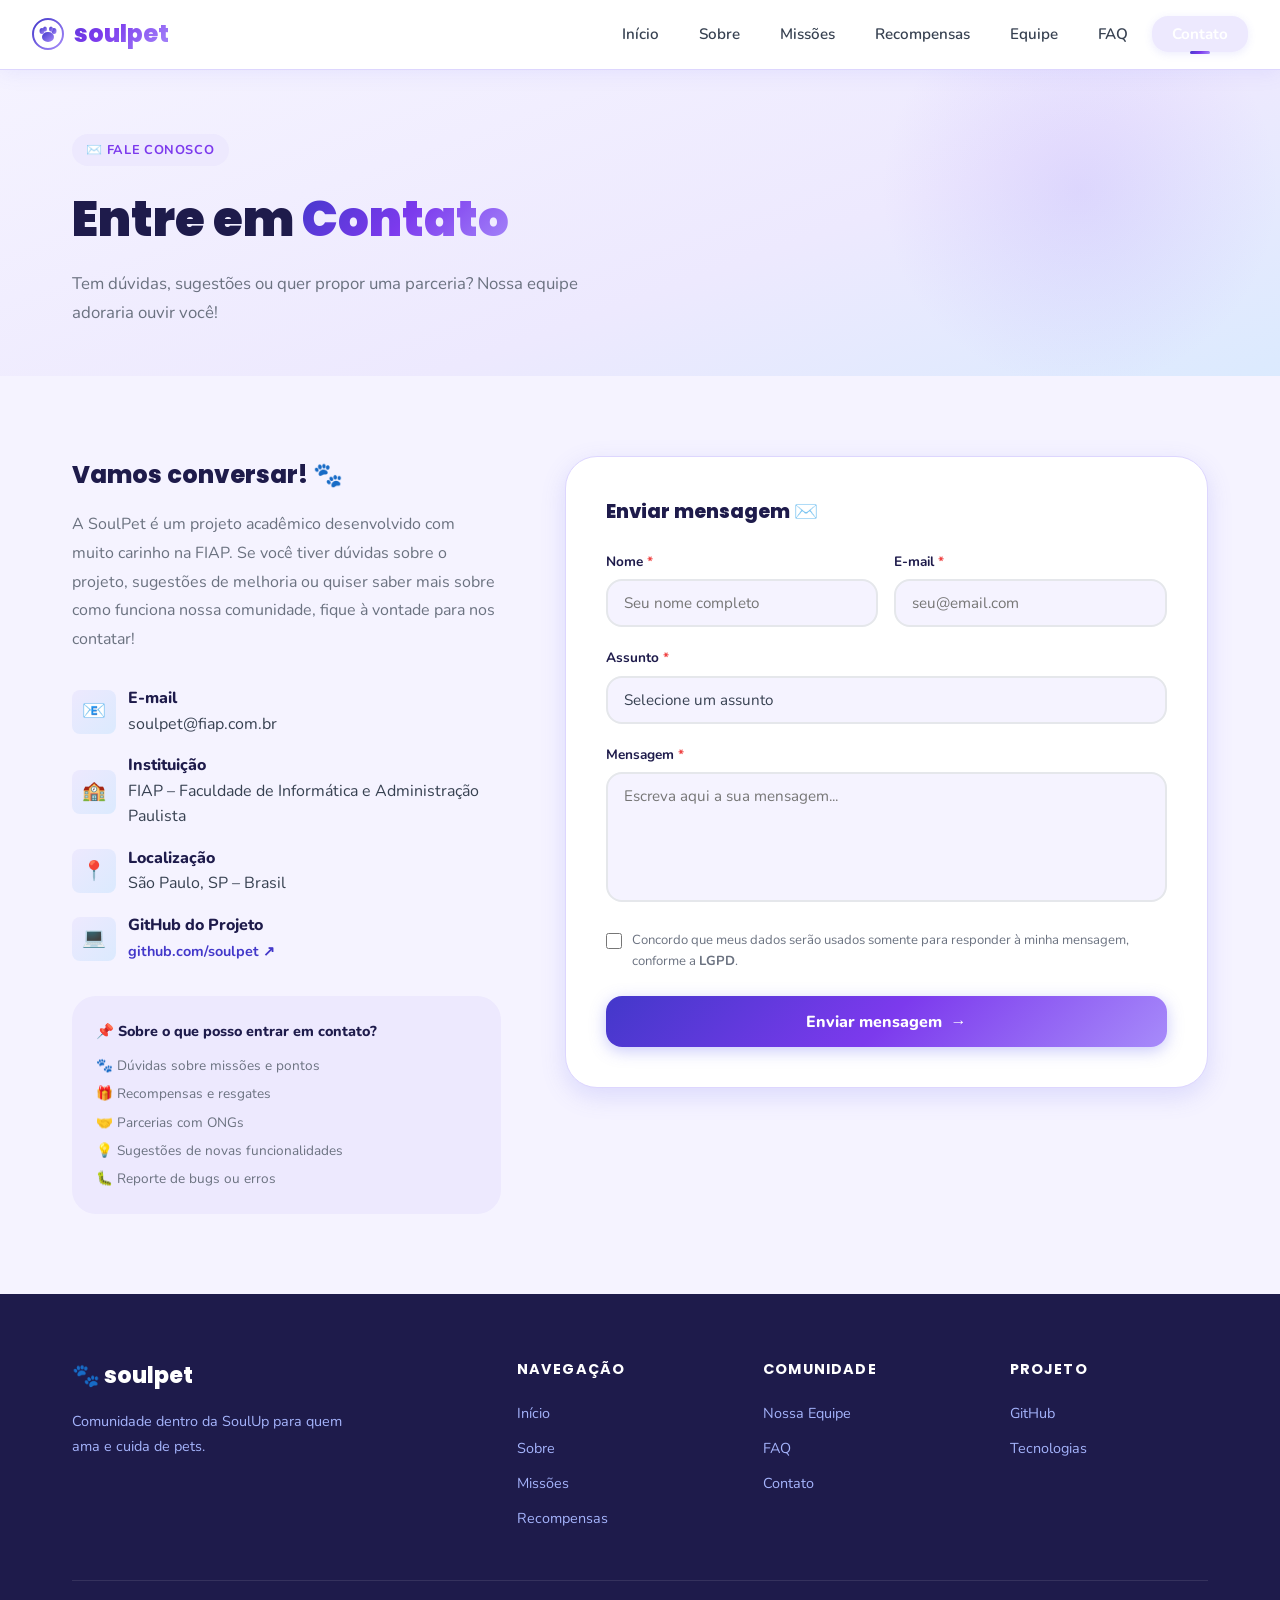
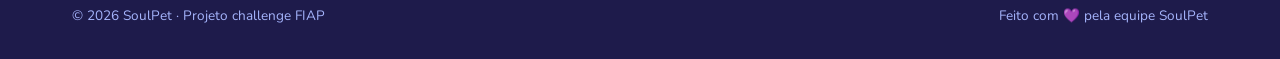
==== commit 2ee18a0a: "mudando comentários de novo..." ====
--- a/pages/contato.html
+++ b/pages/contato.html
@@ -86,7 +86,6 @@
               </div>
             </div>
 
-            /*tipos de assunto*/
             <div style="margin-top:2rem; background:var(--lilac-light); border-radius:var(--radius-lg); padding:1.5rem">
               <p style="font-weight:800; color:var(--text-dark); font-size:0.9rem; margin-bottom:0.75rem">📌 Sobre o que posso entrar em contato?</p>
               <ul style="display:flex; flex-direction:column; gap:0.4rem">
@@ -99,7 +98,7 @@
             </div>
           </aside>
 
-          /*formulário*/
+<!-- formulario -->
           <div class="animate-in" data-delay="200">
             <div class="contact-form">
               <h3 style="font-family:var(--font-display); font-weight:800; font-size:1.2rem; color:var(--text-dark); margin-bottom:1.5rem">
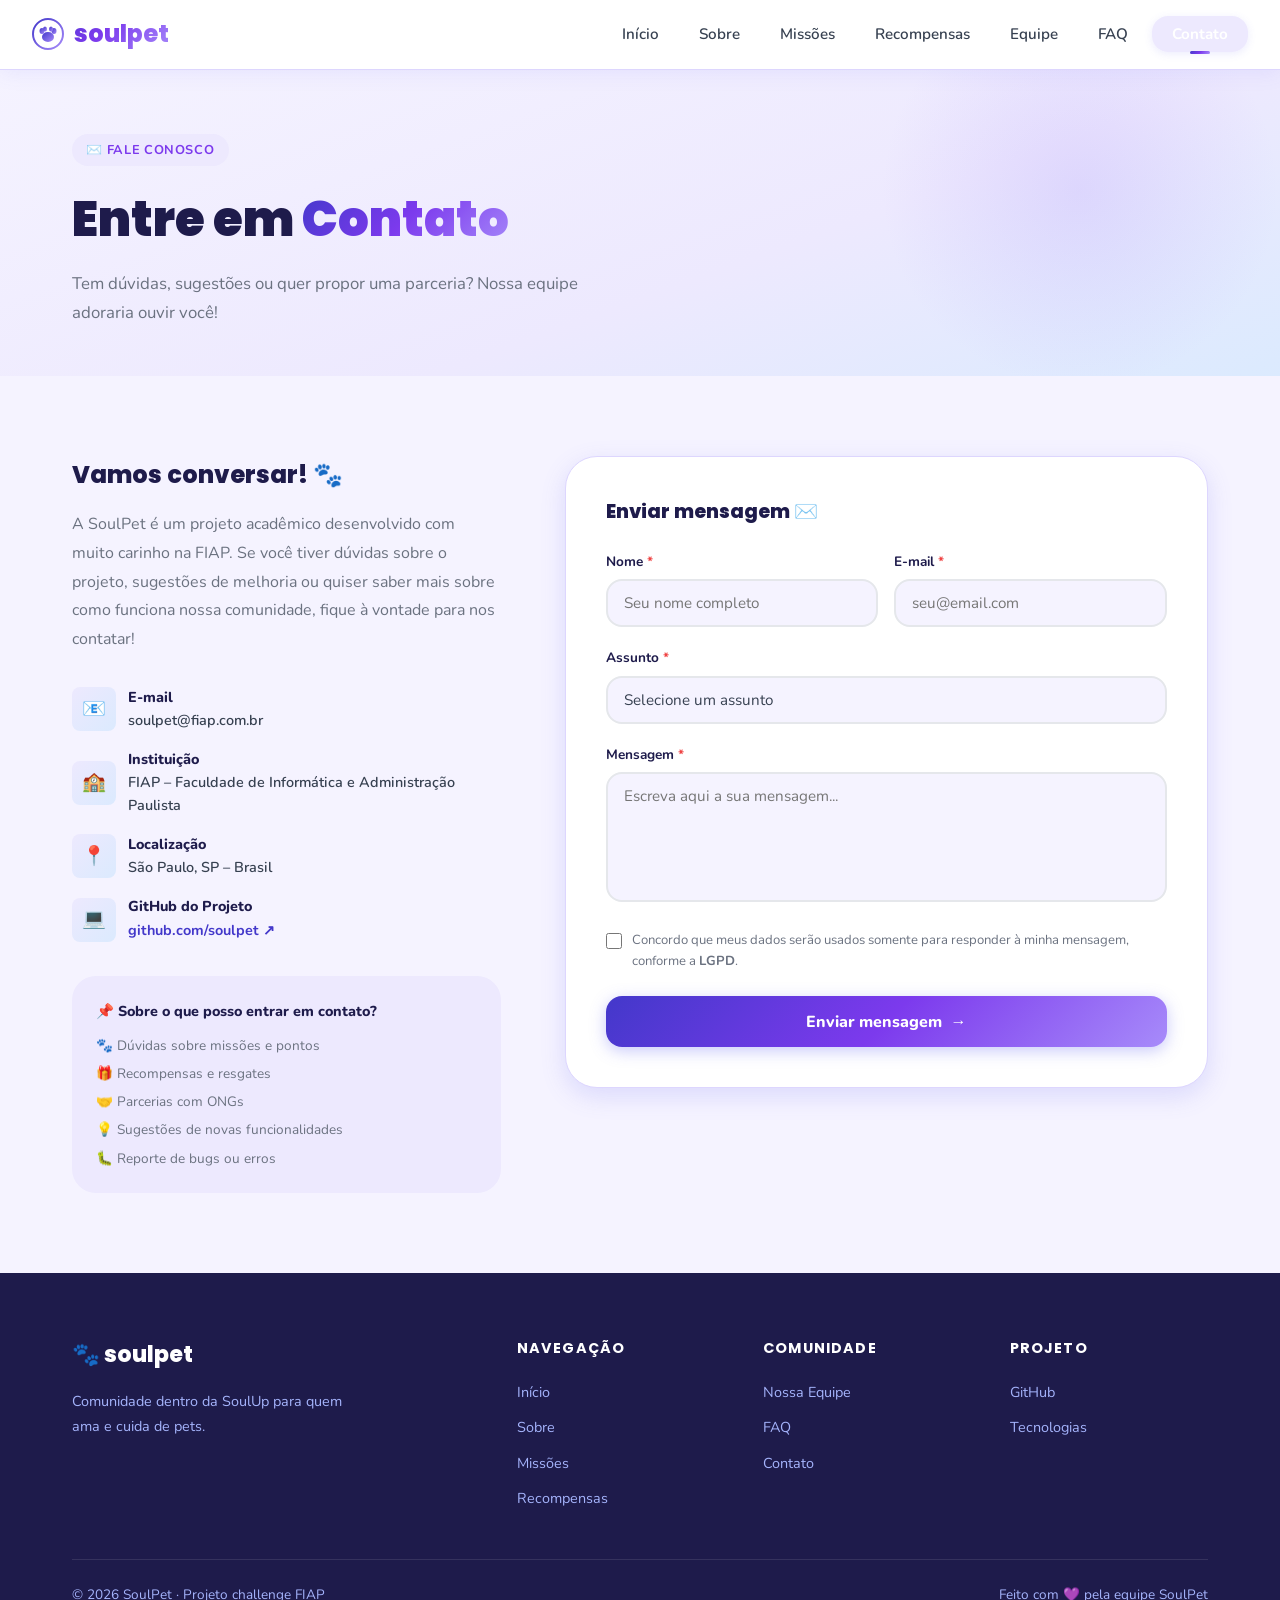
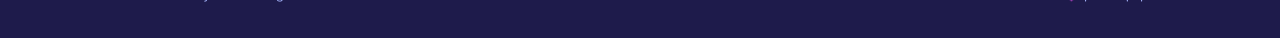
==== commit bf984388: "SystemTypesFolder adicionada ao controle de versão" ====
--- a/pages/contato.html
+++ b/pages/contato.html
@@ -98,7 +98,6 @@
             </div>
           </aside>
 
-<!-- formulario -->
           <div class="animate-in" data-delay="200">
             <div class="contact-form">
               <h3 style="font-family:var(--font-display); font-weight:800; font-size:1.2rem; color:var(--text-dark); margin-bottom:1.5rem">
--- a/css/style.css
+++ b/css/style.css
@@ -1,13 +1,1714 @@
-@import url('./variaveis.css');
-@import url('./global.css');
-@import url('./header.css');
-@import url('./footer.css');
-@import url('./index.css');
-@import url('./paginas.css');
-@import url('./sobre.css');
-@import url('./integrantes.css');
-@import url('./faq.css');
-@import url('./contato.css');
-@import url('./missoes.css');
-@import url('./recompensas.css');
-@import url('./responsivo.css');+@import url('https://fonts.googleapis.com/css2?family=Nunito:wght@400;500;600;700;800;900&family=Poppins:wght@400;500;600;700;800&display=swap');
+
+
+:root {
+  --primary: #4338CA;
+  --primary-light: #6366F1;
+  --secondary: #7C3AED;
+  --accent: #A78BFA;
+  --lilac: #C4B5FD;
+  --lilac-light: #EDE9FE;
+  --blue: #3B82F6;
+  --blue-light: #93C5FD;
+  --gradient: linear-gradient(135deg, #4338CA 0%, #7C3AED 50%, #A78BFA 100%);
+  --gradient-soft: linear-gradient(135deg, #EDE9FE 0%, #DBEAFE 100%);
+  --white: #FFFFFF;
+  --bg: #F5F3FF;
+  --bg-card: #FFFFFF;
+  --text-dark: #1E1B4B;
+  --text-body: #374151;
+  --text-muted: #6B7280;
+  --border: #E5E7EB;
+  --border-soft: #DDD6FE;
+  --shadow-sm: 0 2px 8px rgba(99, 102, 241, 0.12);
+  --shadow-md: 0 8px 24px rgba(99, 102, 241, 0.18);
+  --shadow-lg: 0 16px 48px rgba(99, 102, 241, 0.22);
+  --radius-sm: 8px;
+  --radius-md: 16px;
+  --radius-lg: 24px;
+  --radius-xl: 32px;
+  --font-display: 'Poppins', sans-serif;
+  --font-body: 'Nunito', sans-serif;
+}
+
+
+*, *::before, *::after {
+  box-sizing: border-box;
+  margin: 0;
+  padding: 0;
+}
+
+html {
+  scroll-behavior: smooth;
+}
+
+body {
+  font-family: var(--font-body);
+  background-color: var(--bg);
+  color: var(--text-body);
+  line-height: 1.6;
+  min-height: 100vh;
+}
+
+img {
+  max-width: 100%;
+  height: auto;
+  display: block;
+}
+
+a {
+  text-decoration: none;
+  color: inherit;
+}
+
+ul {
+  list-style: none;
+}
+
+
+.navbar {
+  position: fixed;
+  top: 0;
+  left: 0;
+  right: 0;
+  z-index: 1000;
+  background: rgba(255, 255, 255, 0.95);
+  backdrop-filter: blur(16px);
+  -webkit-backdrop-filter: blur(16px);
+  border-bottom: 1px solid var(--border-soft);
+  padding: 0 2rem;
+  height: 70px;
+  display: flex;
+  align-items: center;
+  justify-content: space-between;
+  box-shadow: 0 2px 20px rgba(99, 102, 241, 0.1);
+  transition: all 0.3s ease;
+}
+
+.navbar.scrolled {
+  box-shadow: 0 4px 30px rgba(99, 102, 241, 0.2);
+}
+
+.nav-logo {
+  display: flex;
+  align-items: center;
+  gap: 10px;
+  font-family: var(--font-display);
+  font-weight: 800;
+  font-size: 1.5rem;
+  background: var(--gradient);
+  -webkit-background-clip: text;
+  -webkit-text-fill-color: transparent;
+  background-clip: text;
+}
+
+.nav-logo svg {
+  flex-shrink: 0;
+}
+
+.nav-menu {
+  display: flex;
+  align-items: center;
+  gap: 0.5rem;
+}
+
+.nav-link {
+  font-family: var(--font-body);
+  font-weight: 600;
+  font-size: 0.95rem;
+  color: var(--text-body);
+  padding: 0.5rem 1rem;
+  border-radius: var(--radius-sm);
+  transition: all 0.2s ease;
+  position: relative;
+}
+
+.nav-link:hover,
+.nav-link.active {
+  color: var(--primary);
+  background: var(--lilac-light);
+}
+
+.nav-link.active::after {
+  content: '';
+  position: absolute;
+  bottom: -2px;
+  left: 50%;
+  transform: translateX(-50%);
+  width: 20px;
+  height: 3px;
+  background: var(--gradient);
+  border-radius: 2px;
+}
+
+.nav-cta {
+  background: var(--gradient);
+  color: white !important;
+  padding: 0.5rem 1.25rem;
+  border-radius: var(--radius-md);
+  font-weight: 700;
+  box-shadow: var(--shadow-sm);
+  transition: all 0.3s ease;
+}
+
+.nav-cta:hover {
+  transform: translateY(-1px);
+  box-shadow: var(--shadow-md);
+  background: var(--lilac-light) !important;
+  color: var(--primary) !important;
+}
+
+
+.nav-toggle {
+  display: none;
+  flex-direction: column;
+  gap: 5px;
+  cursor: pointer;
+  padding: 8px;
+  border-radius: var(--radius-sm);
+  transition: background 0.2s ease;
+  border: none;
+  background: none;
+}
+
+.nav-toggle:hover {
+  background: var(--lilac-light);
+}
+
+.nav-toggle span {
+  display: block;
+  width: 24px;
+  height: 2.5px;
+  background: var(--text-dark);
+  border-radius: 2px;
+  transition: all 0.3s ease;
+}
+
+.nav-toggle.active span:nth-child(1) {
+  transform: translateY(7.5px) rotate(45deg);
+}
+
+.nav-toggle.active span:nth-child(2) {
+  opacity: 0;
+  transform: scaleX(0);
+}
+
+.nav-toggle.active span:nth-child(3) {
+  transform: translateY(-7.5px) rotate(-45deg);
+}
+
+
+main {
+  padding-top: 70px;
+}
+
+.container {
+  max-width: 1200px;
+  margin: 0 auto;
+  padding: 0 2rem;
+}
+
+.section {
+  padding: 5rem 0;
+}
+
+.section-sm {
+  padding: 3rem 0;
+}
+
+
+.section-badge {
+  display: inline-flex;
+  align-items: center;
+  gap: 6px;
+  background: var(--lilac-light);
+  color: var(--secondary);
+  font-weight: 700;
+  font-size: 0.8rem;
+  padding: 0.35rem 0.9rem;
+  border-radius: 50px;
+  letter-spacing: 0.05em;
+  text-transform: uppercase;
+  margin-bottom: 1rem;
+}
+
+.section-title {
+  font-family: var(--font-display);
+  font-weight: 800;
+  font-size: clamp(1.8rem, 4vw, 2.8rem);
+  color: var(--text-dark);
+  line-height: 1.2;
+  margin-bottom: 1rem;
+}
+
+.section-title span {
+  background: var(--gradient);
+  -webkit-background-clip: text;
+  -webkit-text-fill-color: transparent;
+  background-clip: text;
+}
+
+.section-subtitle {
+  font-size: 1.05rem;
+  color: var(--text-muted);
+  max-width: 560px;
+  line-height: 1.7;
+}
+
+.text-center {
+  text-align: center;
+}
+
+.text-center .section-subtitle {
+  margin: 0 auto;
+}
+
+
+.btn {
+  display: inline-flex;
+  align-items: center;
+  gap: 8px;
+  font-family: var(--font-body);
+  font-weight: 700;
+  font-size: 0.95rem;
+  padding: 0.75rem 1.75rem;
+  border-radius: var(--radius-md);
+  border: none;
+  cursor: pointer;
+  transition: all 0.3s ease;
+  text-decoration: none;
+}
+
+.btn-primary {
+  background: var(--gradient);
+  color: white;
+  box-shadow: 0 4px 16px rgba(99, 102, 241, 0.35);
+}
+
+.btn-primary:hover {
+  transform: translateY(-2px);
+  box-shadow: 0 8px 24px rgba(99, 102, 241, 0.45);
+}
+
+.btn-outline {
+  background: transparent;
+  color: var(--primary);
+  border: 2px solid var(--primary-light);
+}
+
+.btn-outline:hover {
+  background: var(--lilac-light);
+  border-color: var(--primary);
+  transform: translateY(-2px);
+}
+
+.btn-ghost {
+  background: var(--lilac-light);
+  color: var(--secondary);
+}
+
+.btn-ghost:hover {
+  background: var(--lilac);
+  color: white;
+  transform: translateY(-1px);
+}
+
+.btn-lg {
+  padding: 1rem 2.25rem;
+  font-size: 1.05rem;
+  border-radius: var(--radius-lg);
+}
+
+.btn-sm {
+  padding: 0.5rem 1.1rem;
+  font-size: 0.85rem;
+  border-radius: var(--radius-sm);
+}
+
+
+.card {
+  background: var(--bg-card);
+  border-radius: var(--radius-lg);
+  box-shadow: var(--shadow-sm);
+  border: 1px solid var(--border-soft);
+  transition: all 0.3s ease;
+  overflow: hidden;
+}
+
+.card:hover {
+  transform: translateY(-4px);
+  box-shadow: var(--shadow-md);
+}
+
+
+.hero {
+  min-height: calc(100vh - 70px);
+  display: flex;
+  align-items: center;
+  position: relative;
+  overflow: hidden;
+  background: linear-gradient(160deg, #F5F3FF 0%, #EDE9FE 40%, #DBEAFE 100%);
+}
+
+.hero::before {
+  content: '';
+  position: absolute;
+  top: -100px;
+  right: -100px;
+  width: 600px;
+  height: 600px;
+  background: radial-gradient(circle, rgba(167, 139, 250, 0.25) 0%, transparent 70%);
+  pointer-events: none;
+}
+
+.hero::after {
+  content: '';
+  position: absolute;
+  bottom: -150px;
+  left: -80px;
+  width: 500px;
+  height: 500px;
+  background: radial-gradient(circle, rgba(99, 102, 241, 0.15) 0%, transparent 70%);
+  pointer-events: none;
+}
+
+.hero .container {
+  display: grid;
+  grid-template-columns: 1fr 1fr;
+  gap: 4rem;
+  align-items: center;
+  position: relative;
+  z-index: 1;
+  padding-top: 3rem;
+  padding-bottom: 3rem;
+}
+
+.hero-content {}
+
+.hero-eyebrow {
+  display: inline-flex;
+  align-items: center;
+  gap: 8px;
+  background: white;
+  border: 1px solid var(--border-soft);
+  border-radius: 50px;
+  padding: 0.4rem 1rem;
+  font-size: 0.85rem;
+  font-weight: 700;
+  color: var(--secondary);
+  margin-bottom: 1.5rem;
+  box-shadow: var(--shadow-sm);
+  animation: fadeSlideDown 0.6s ease both;
+}
+
+.hero-title {
+  font-family: var(--font-display);
+  font-weight: 900;
+  font-size: clamp(2.2rem, 5vw, 3.5rem);
+  color: var(--text-dark);
+  line-height: 1.1;
+  margin-bottom: 1.25rem;
+  animation: fadeSlideDown 0.7s ease both;
+}
+
+.hero-title .gradient-text {
+  background: var(--gradient);
+  -webkit-background-clip: text;
+  -webkit-text-fill-color: transparent;
+  background-clip: text;
+}
+
+.hero-desc {
+  font-size: 1.1rem;
+  color: var(--text-muted);
+  line-height: 1.8;
+  margin-bottom: 2rem;
+  max-width: 480px;
+  animation: fadeSlideDown 0.8s ease both;
+}
+
+.hero-actions {
+  display: flex;
+  gap: 1rem;
+  flex-wrap: wrap;
+  animation: fadeSlideDown 0.9s ease both;
+}
+
+.hero-stats {
+  display: flex;
+  gap: 2rem;
+  margin-top: 3rem;
+  animation: fadeSlideDown 1s ease both;
+}
+
+.hero-stat-item {}
+
+.hero-stat-number {
+  font-family: var(--font-display);
+  font-weight: 800;
+  font-size: 1.75rem;
+  background: var(--gradient);
+  -webkit-background-clip: text;
+  -webkit-text-fill-color: transparent;
+  background-clip: text;
+  line-height: 1;
+}
+
+.hero-stat-label {
+  font-size: 0.8rem;
+  color: var(--text-muted);
+  font-weight: 600;
+  margin-top: 2px;
+}
+
+.hero-visual {
+  position: relative;
+  animation: fadeSlideUp 0.9s ease both;
+}
+
+.hero-mockup {
+  background: white;
+  border-radius: var(--radius-xl);
+  box-shadow: 0 24px 64px rgba(99, 102, 241, 0.25);
+  border: 1px solid var(--border-soft);
+  overflow: hidden;
+  max-width: 360px;
+  margin: 0 auto;
+}
+
+.mockup-header {
+  background: var(--gradient);
+  padding: 1.25rem 1.5rem;
+  color: white;
+  display: flex;
+  align-items: center;
+  justify-content: space-between;
+}
+
+.mockup-header-logo {
+  font-family: var(--font-display);
+  font-weight: 800;
+  font-size: 1.1rem;
+  display: flex;
+  align-items: center;
+  gap: 8px;
+}
+
+.mockup-balance {
+  padding: 1.5rem;
+  background: var(--gradient-soft);
+}
+
+.mockup-balance-label {
+  font-size: 0.8rem;
+  color: var(--text-muted);
+  font-weight: 600;
+}
+
+.mockup-balance-value {
+  font-family: var(--font-display);
+  font-weight: 800;
+  font-size: 2rem;
+  color: var(--text-dark);
+}
+
+.mockup-balance-sub {
+  font-size: 0.8rem;
+  color: var(--text-muted);
+}
+
+.mockup-grid {
+  display: grid;
+  grid-template-columns: repeat(4, 1fr);
+  gap: 0;
+  border-top: 1px solid var(--border);
+}
+
+.mockup-grid-item {
+  padding: 1rem 0.5rem;
+  text-align: center;
+  border-right: 1px solid var(--border);
+}
+
+.mockup-grid-item:last-child {
+  border-right: none;
+}
+
+.mockup-grid-icon {
+  width: 40px;
+  height: 40px;
+  border-radius: var(--radius-sm);
+  display: flex;
+  align-items: center;
+  justify-content: center;
+  margin: 0 auto 4px;
+  font-size: 1.1rem;
+}
+
+.mockup-grid-label {
+  font-size: 0.65rem;
+  font-weight: 700;
+  color: var(--text-body);
+}
+
+.mockup-missions {
+  padding: 1rem 1.5rem;
+}
+
+.mockup-missions-title {
+  font-weight: 800;
+  font-size: 0.85rem;
+  color: var(--text-dark);
+  margin-bottom: 0.75rem;
+}
+
+.mockup-mission-item {
+  display: flex;
+  align-items: center;
+  justify-content: space-between;
+  padding: 0.6rem 0;
+  border-bottom: 1px solid var(--border);
+}
+
+.mockup-mission-item:last-child {
+  border-bottom: none;
+}
+
+.mockup-mission-text {
+  font-size: 0.75rem;
+  font-weight: 600;
+  color: var(--text-body);
+}
+
+.mockup-mission-pts {
+  font-size: 0.7rem;
+  font-weight: 800;
+  color: var(--primary);
+  background: var(--lilac-light);
+  padding: 2px 8px;
+  border-radius: 50px;
+}
+
+.hero-floating-card {
+  position: absolute;
+  background: white;
+  border-radius: var(--radius-md);
+  box-shadow: var(--shadow-lg);
+  border: 1px solid var(--border-soft);
+  padding: 0.75rem 1rem;
+  display: flex;
+  align-items: center;
+  gap: 8px;
+  animation: float 3s ease-in-out infinite;
+}
+
+.hero-floating-card.card-1 {
+  top: 5%;
+  right: -20px;
+  animation-delay: 0s;
+}
+
+.hero-floating-card.card-2 {
+  bottom: 10%;
+  left: -20px;
+  animation-delay: 1.5s;
+}
+
+.floating-icon {
+  width: 36px;
+  height: 36px;
+  border-radius: 50%;
+  background: var(--gradient);
+  display: flex;
+  align-items: center;
+  justify-content: center;
+  font-size: 1rem;
+  flex-shrink: 0;
+}
+
+.floating-text-main {
+  font-weight: 800;
+  font-size: 0.85rem;
+  color: var(--text-dark);
+}
+
+.floating-text-sub {
+  font-size: 0.7rem;
+  color: var(--text-muted);
+}
+
+
+.features-grid {
+  display: grid;
+  grid-template-columns: repeat(3, 1fr);
+  gap: 1.5rem;
+  margin-top: 3rem;
+}
+
+.feature-card {
+  padding: 2rem;
+  text-align: center;
+}
+
+.feature-icon {
+  width: 64px;
+  height: 64px;
+  background: var(--gradient-soft);
+  border-radius: var(--radius-md);
+  display: flex;
+  align-items: center;
+  justify-content: center;
+  font-size: 1.75rem;
+  margin: 0 auto 1.25rem;
+  transition: all 0.3s ease;
+}
+
+.feature-card:hover .feature-icon {
+  background: var(--gradient);
+  transform: scale(1.1) rotate(5deg);
+}
+
+.feature-title {
+  font-family: var(--font-display);
+  font-weight: 700;
+  font-size: 1.1rem;
+  color: var(--text-dark);
+  margin-bottom: 0.5rem;
+}
+
+.feature-desc {
+  font-size: 0.9rem;
+  color: var(--text-muted);
+  line-height: 1.7;
+}
+
+
+.missions-tabs {
+  display: flex;
+  gap: 0.5rem;
+  background: var(--lilac-light);
+  padding: 6px;
+  border-radius: var(--radius-md);
+  width: fit-content;
+  margin: 2.5rem auto 2rem;
+}
+
+.missions-tab {
+  padding: 0.5rem 1.5rem;
+  border-radius: var(--radius-sm);
+  font-weight: 700;
+  font-size: 0.9rem;
+  cursor: pointer;
+  transition: all 0.2s ease;
+  color: var(--text-muted);
+  border: none;
+  background: none;
+}
+
+.missions-tab.active {
+  background: white;
+  color: var(--primary);
+  box-shadow: var(--shadow-sm);
+}
+
+.missions-grid {
+  display: grid;
+  grid-template-columns: repeat(3, 1fr);
+  gap: 1.5rem;
+}
+
+.mission-card {
+  padding: 1.5rem;
+  position: relative;
+}
+
+.mission-difficulty {
+  display: inline-flex;
+  align-items: center;
+  gap: 4px;
+  padding: 0.25rem 0.75rem;
+  border-radius: 50px;
+  font-size: 0.75rem;
+  font-weight: 700;
+  margin-bottom: 1rem;
+}
+
+.difficulty-easy {
+  background: #DCFCE7;
+  color: #16A34A;
+}
+
+.difficulty-medium {
+  background: #FEF9C3;
+  color: #CA8A04;
+}
+
+.difficulty-hard {
+  background: #FEE2E2;
+  color: #DC2626;
+}
+
+.mission-title {
+  font-weight: 800;
+  font-size: 1rem;
+  color: var(--text-dark);
+  margin-bottom: 0.4rem;
+}
+
+.mission-desc {
+  font-size: 0.85rem;
+  color: var(--text-muted);
+  margin-bottom: 1rem;
+  line-height: 1.6;
+}
+
+.mission-footer {
+  display: flex;
+  align-items: center;
+  justify-content: space-between;
+}
+
+.mission-pts {
+  font-family: var(--font-display);
+  font-weight: 800;
+  font-size: 1.1rem;
+  background: var(--gradient);
+  -webkit-background-clip: text;
+  -webkit-text-fill-color: transparent;
+  background-clip: text;
+}
+
+.mission-deadline {
+  font-size: 0.75rem;
+  color: var(--text-muted);
+  font-weight: 600;
+}
+
+.mission-progress {
+  height: 6px;
+  background: var(--lilac-light);
+  border-radius: 3px;
+  overflow: hidden;
+  margin-top: 0.75rem;
+}
+
+.mission-progress-bar {
+  height: 100%;
+  background: var(--gradient);
+  border-radius: 3px;
+  transition: width 0.8s ease;
+}
+
+
+.rewards-grid {
+  display: grid;
+  grid-template-columns: repeat(4, 1fr);
+  gap: 1.5rem;
+  margin-top: 3rem;
+}
+
+.reward-card {
+  padding: 1.5rem;
+  text-align: center;
+}
+
+.reward-emoji {
+  font-size: 3rem;
+  margin-bottom: 0.75rem;
+  display: block;
+}
+
+.reward-name {
+  font-weight: 800;
+  font-size: 0.95rem;
+  color: var(--text-dark);
+  margin-bottom: 0.25rem;
+}
+
+.reward-pts {
+  font-family: var(--font-display);
+  font-weight: 800;
+  font-size: 1.25rem;
+  background: var(--gradient);
+  -webkit-background-clip: text;
+  -webkit-text-fill-color: transparent;
+  background-clip: text;
+}
+
+.reward-pts-label {
+  font-size: 0.7rem;
+  color: var(--text-muted);
+  font-weight: 600;
+}
+
+
+.cta-section {
+  background: var(--gradient);
+  padding: 5rem 0;
+  text-align: center;
+  position: relative;
+  overflow: hidden;
+}
+
+.cta-section::before {
+  content: '';
+  position: absolute;
+  inset: 0;
+  background: url("data:image/svg+xml,%3Csvg width='60' height='60' viewBox='0 0 60 60' xmlns='http://www.w3.org/2000/svg'%3E%3Cg fill='none' fill-rule='evenodd'%3E%3Cg fill='%23ffffff' fill-opacity='0.06'%3E%3Ccircle cx='30' cy='30' r='20'/%3E%3C/g%3E%3C/g%3E%3C/svg%3E");
+  pointer-events: none;
+}
+
+.cta-section .section-title,
+.cta-section .section-subtitle {
+  color: white;
+}
+
+.cta-section .section-subtitle {
+  opacity: 0.85;
+  margin: 0 auto 2rem;
+}
+
+
+footer {
+  background: var(--text-dark);
+  color: #A5B4FC;
+  padding: 4rem 0 2rem;
+}
+
+.footer-grid {
+  display: grid;
+  grid-template-columns: 2fr 1fr 1fr 1fr;
+  gap: 3rem;
+  margin-bottom: 3rem;
+}
+
+.footer-brand {}
+
+.footer-logo {
+  display: flex;
+  align-items: center;
+  gap: 8px;
+  font-family: var(--font-display);
+  font-weight: 800;
+  font-size: 1.4rem;
+  color: white;
+  margin-bottom: 1rem;
+}
+
+.footer-tagline {
+  font-size: 0.9rem;
+  line-height: 1.7;
+  color: #A5B4FC;
+  margin-bottom: 1.5rem;
+  max-width: 280px;
+}
+
+.footer-social {
+  display: flex;
+  gap: 0.75rem;
+}
+
+.footer-social a {
+  width: 38px;
+  height: 38px;
+  background: rgba(167, 139, 250, 0.15);
+  border-radius: var(--radius-sm);
+  display: flex;
+  align-items: center;
+  justify-content: center;
+  transition: all 0.2s ease;
+  font-size: 1rem;
+}
+
+.footer-social a:hover {
+  background: var(--accent);
+  transform: translateY(-2px);
+}
+
+.footer-heading {
+  font-family: var(--font-display);
+  font-weight: 700;
+  font-size: 0.9rem;
+  color: white;
+  margin-bottom: 1.25rem;
+  text-transform: uppercase;
+  letter-spacing: 0.08em;
+}
+
+.footer-links {
+  display: flex;
+  flex-direction: column;
+  gap: 0.6rem;
+}
+
+.footer-links a {
+  font-size: 0.9rem;
+  color: #A5B4FC;
+  transition: color 0.2s ease;
+}
+
+.footer-links a:hover {
+  color: white;
+}
+
+.footer-bottom {
+  border-top: 1px solid rgba(255,255,255,0.1);
+  padding-top: 1.5rem;
+  display: flex;
+  align-items: center;
+  justify-content: space-between;
+  font-size: 0.85rem;
+}
+
+
+.page-header {
+  background: linear-gradient(160deg, #F5F3FF 0%, #EDE9FE 60%, #DBEAFE 100%);
+  padding: 4rem 0 3rem;
+  position: relative;
+  overflow: hidden;
+}
+
+.page-header::before {
+  content: '';
+  position: absolute;
+  top: -80px;
+  right: 0;
+  width: 400px;
+  height: 400px;
+  background: radial-gradient(circle, rgba(167, 139, 250, 0.2) 0%, transparent 70%);
+}
+
+.page-header-content {
+  position: relative;
+  z-index: 1;
+}
+
+.page-title {
+  font-family: var(--font-display);
+  font-weight: 900;
+  font-size: clamp(2rem, 4vw, 3rem);
+  color: var(--text-dark);
+  margin-bottom: 0.75rem;
+}
+
+.page-title span {
+  background: var(--gradient);
+  -webkit-background-clip: text;
+  -webkit-text-fill-color: transparent;
+  background-clip: text;
+}
+
+.page-desc {
+  font-size: 1.05rem;
+  color: var(--text-muted);
+  max-width: 560px;
+  line-height: 1.7;
+}
+
+
+.team-grid {
+  display: grid;
+  grid-template-columns: repeat(3, 1fr);
+  gap: 2rem;
+  margin-top: 3rem;
+}
+
+.team-card {
+  text-align: center;
+  padding: 2.5rem 1.5rem;
+}
+
+.team-avatar {
+  width: 100px;
+  height: 100px;
+  border-radius: 50%;
+  background: var(--gradient-soft);
+  border: 3px solid var(--lilac);
+  margin: 0 auto 1.25rem;
+  overflow: hidden;
+  position: relative;
+  box-shadow: 0 4px 16px rgba(99, 102, 241, 0.2);
+}
+
+.team-avatar img {
+  width: 100%;
+  height: 100%;
+  object-fit: cover;
+}
+
+.team-avatar-placeholder {
+  width: 100%;
+  height: 100%;
+  display: flex;
+  align-items: center;
+  justify-content: center;
+  font-size: 2.5rem;
+  background: var(--gradient);
+}
+
+.team-name {
+  font-family: var(--font-display);
+  font-weight: 800;
+  font-size: 1.1rem;
+  color: var(--text-dark);
+  margin-bottom: 0.25rem;
+}
+
+.team-rm {
+  font-size: 0.8rem;
+  font-weight: 700;
+  color: var(--text-muted);
+  background: var(--lilac-light);
+  padding: 0.2rem 0.75rem;
+  border-radius: 50px;
+  display: inline-block;
+  margin-bottom: 0.75rem;
+}
+
+.team-role {
+  font-size: 0.85rem;
+  color: var(--secondary);
+  font-weight: 700;
+  margin-bottom: 1rem;
+}
+
+.team-links {
+  display: flex;
+  gap: 0.75rem;
+  justify-content: center;
+}
+
+.team-link {
+  display: flex;
+  align-items: center;
+  gap: 6px;
+  padding: 0.4rem 1rem;
+  border-radius: var(--radius-sm);
+  font-size: 0.8rem;
+  font-weight: 700;
+  transition: all 0.2s ease;
+}
+
+.team-link-github {
+  background: #1B1F23;
+  color: white;
+}
+
+.team-link-linkedin {
+  background: #0077B5;
+  color: white;
+}
+
+.team-link:hover {
+  transform: translateY(-2px);
+  box-shadow: var(--shadow-sm);
+}
+
+
+.faq-list {
+  max-width: 760px;
+  margin: 3rem auto 0;
+}
+
+.faq-item {
+  background: white;
+  border-radius: var(--radius-md);
+  border: 1px solid var(--border-soft);
+  margin-bottom: 1rem;
+  overflow: hidden;
+  transition: all 0.3s ease;
+}
+
+.faq-item.open {
+  box-shadow: var(--shadow-md);
+  border-color: var(--lilac);
+}
+
+.faq-question {
+  display: flex;
+  align-items: center;
+  justify-content: space-between;
+  padding: 1.25rem 1.5rem;
+  cursor: pointer;
+  gap: 1rem;
+  user-select: none;
+}
+
+.faq-question:hover {
+  background: var(--lilac-light);
+}
+
+.faq-q-text {
+  font-weight: 700;
+  color: var(--text-dark);
+  font-size: 0.95rem;
+}
+
+.faq-icon {
+  width: 28px;
+  height: 28px;
+  background: var(--gradient-soft);
+  border-radius: 50%;
+  display: flex;
+  align-items: center;
+  justify-content: center;
+  flex-shrink: 0;
+  transition: all 0.3s ease;
+  color: var(--primary);
+  font-weight: 800;
+  font-size: 1.2rem;
+}
+
+.faq-item.open .faq-icon {
+  background: var(--gradient);
+  color: white;
+  transform: rotate(45deg);
+}
+
+.faq-answer {
+  max-height: 0;
+  overflow: hidden;
+  transition: max-height 0.4s ease;
+}
+
+.faq-answer-inner {
+  padding: 0 1.5rem 1.25rem;
+  font-size: 0.9rem;
+  color: var(--text-muted);
+  line-height: 1.8;
+  border-top: 1px solid var(--border);
+  padding-top: 1rem;
+}
+
+
+.contact-grid {
+  display: grid;
+  grid-template-columns: 1fr 1.5fr;
+  gap: 4rem;
+  align-items: start;
+}
+
+.contact-info {}
+
+.contact-info-title {
+  font-family: var(--font-display);
+  font-weight: 800;
+  font-size: 1.5rem;
+  color: var(--text-dark);
+  margin-bottom: 1rem;
+}
+
+.contact-info-desc {
+  color: var(--text-muted);
+  line-height: 1.8;
+  margin-bottom: 2rem;
+}
+
+.contact-detail {
+  display: flex;
+  align-items: center;
+  gap: 12px;
+  margin-bottom: 1rem;
+}
+
+.contact-detail-icon {
+  width: 44px;
+  height: 44px;
+  background: var(--gradient-soft);
+  border-radius: var(--radius-sm);
+  display: flex;
+  align-items: center;
+  justify-content: center;
+  font-size: 1.2rem;
+  flex-shrink: 0;
+}
+
+.contact-detail-text {
+  font-weight: 600;
+  color: var(--text-body);
+  font-size: 0.9rem;
+}
+
+.contact-form {
+  background: white;
+  border-radius: var(--radius-xl);
+  padding: 2.5rem;
+  box-shadow: var(--shadow-md);
+  border: 1px solid var(--border-soft);
+}
+
+.form-row {
+  display: grid;
+  grid-template-columns: 1fr 1fr;
+  gap: 1rem;
+}
+
+.form-group {
+  margin-bottom: 1.25rem;
+}
+
+.form-label {
+  display: block;
+  font-weight: 700;
+  font-size: 0.85rem;
+  color: var(--text-dark);
+  margin-bottom: 0.4rem;
+}
+
+.form-label span {
+  color: #EF4444;
+}
+
+.form-input,
+.form-textarea,
+.form-select {
+  width: 100%;
+  padding: 0.75rem 1rem;
+  border: 2px solid var(--border);
+  border-radius: var(--radius-md);
+  font-family: var(--font-body);
+  font-size: 0.95rem;
+  color: var(--text-body);
+  background: var(--bg);
+  transition: all 0.2s ease;
+  outline: none;
+  resize: none;
+  appearance: none;
+}
+
+.form-input:focus,
+.form-textarea:focus,
+.form-select:focus {
+  border-color: var(--primary-light);
+  background: white;
+  box-shadow: 0 0 0 3px rgba(99, 102, 241, 0.12);
+}
+
+.form-input.error,
+.form-textarea.error {
+  border-color: #EF4444;
+  box-shadow: 0 0 0 3px rgba(239, 68, 68, 0.1);
+}
+
+.form-error-msg {
+  font-size: 0.78rem;
+  color: #EF4444;
+  margin-top: 0.25rem;
+  font-weight: 600;
+  display: none;
+}
+
+.form-error-msg.show {
+  display: block;
+}
+
+.form-textarea {
+  min-height: 130px;
+}
+
+.form-submit {
+  width: 100%;
+  background: var(--gradient);
+  color: white;
+  font-family: var(--font-body);
+  font-weight: 800;
+  font-size: 1rem;
+  padding: 0.9rem;
+  border: none;
+  border-radius: var(--radius-md);
+  cursor: pointer;
+  transition: all 0.3s ease;
+  box-shadow: 0 4px 16px rgba(99, 102, 241, 0.35);
+  display: flex;
+  align-items: center;
+  justify-content: center;
+  gap: 8px;
+}
+
+.form-submit:hover {
+  transform: translateY(-2px);
+  box-shadow: 0 8px 24px rgba(99, 102, 241, 0.45);
+}
+
+.form-submit:disabled {
+  opacity: 0.7;
+  cursor: not-allowed;
+  transform: none;
+}
+
+.form-success {
+  display: none;
+  background: #F0FDF4;
+  border: 1px solid #BBF7D0;
+  border-radius: var(--radius-md);
+  padding: 1.5rem;
+  text-align: center;
+  color: #16A34A;
+  font-weight: 700;
+  font-size: 1rem;
+}
+
+.form-success.show {
+  display: block;
+}
+
+
+.about-grid {
+  display: grid;
+  grid-template-columns: 1fr 1fr;
+  gap: 4rem;
+  align-items: center;
+}
+
+.about-visual {
+  position: relative;
+}
+
+.about-card-main {
+  background: var(--gradient);
+  border-radius: var(--radius-xl);
+  padding: 3rem 2.5rem;
+  color: white;
+  position: relative;
+  overflow: hidden;
+}
+
+.about-card-main::before {
+  content: '';
+  position: absolute;
+  top: -60px;
+  right: -60px;
+  width: 200px;
+  height: 200px;
+  background: rgba(255,255,255,0.1);
+  border-radius: 50%;
+}
+
+.about-icon-big {
+  font-size: 4rem;
+  margin-bottom: 1.5rem;
+  display: block;
+}
+
+.about-card-main h3 {
+  font-family: var(--font-display);
+  font-weight: 800;
+  font-size: 1.75rem;
+  margin-bottom: 0.75rem;
+}
+
+.about-card-main p {
+  opacity: 0.9;
+  line-height: 1.8;
+}
+
+.about-stats-mini {
+  display: grid;
+  grid-template-columns: 1fr 1fr;
+  gap: 1rem;
+  margin-top: 1.5rem;
+}
+
+.about-stat-mini {
+  background: rgba(255,255,255,0.15);
+  border-radius: var(--radius-md);
+  padding: 1rem;
+  backdrop-filter: blur(8px);
+}
+
+.about-stat-mini-num {
+  font-family: var(--font-display);
+  font-weight: 800;
+  font-size: 1.5rem;
+}
+
+.about-stat-mini-label {
+  font-size: 0.75rem;
+  opacity: 0.85;
+}
+
+.about-content {}
+
+.about-text {
+  font-size: 0.95rem;
+  color: var(--text-muted);
+  line-height: 1.85;
+  margin-bottom: 1.5rem;
+}
+
+.about-tech-list {
+  display: flex;
+  flex-wrap: wrap;
+  gap: 0.6rem;
+  margin-top: 1.5rem;
+}
+
+.about-tech-tag {
+  background: var(--lilac-light);
+  color: var(--secondary);
+  padding: 0.3rem 0.9rem;
+  border-radius: 50px;
+  font-size: 0.8rem;
+  font-weight: 700;
+  border: 1px solid var(--border-soft);
+}
+
+.roadmap {
+  margin-top: 4rem;
+}
+
+.roadmap-title {
+  font-family: var(--font-display);
+  font-weight: 800;
+  font-size: 1.3rem;
+  color: var(--text-dark);
+  margin-bottom: 2rem;
+  text-align: center;
+}
+
+.roadmap-items {
+  display: grid;
+  grid-template-columns: repeat(4, 1fr);
+  gap: 1rem;
+  position: relative;
+}
+
+.roadmap-items::before {
+  content: '';
+  position: absolute;
+  top: 30px;
+  left: 10%;
+  right: 10%;
+  height: 2px;
+  background: var(--gradient);
+  z-index: 0;
+}
+
+.roadmap-item {
+  text-align: center;
+  position: relative;
+  z-index: 1;
+}
+
+.roadmap-dot {
+  width: 60px;
+  height: 60px;
+  background: var(--gradient);
+  border-radius: 50%;
+  display: flex;
+  align-items: center;
+  justify-content: center;
+  font-size: 1.5rem;
+  margin: 0 auto 1rem;
+  box-shadow: 0 4px 16px rgba(99, 102, 241, 0.3);
+}
+
+.roadmap-dot.inactive {
+  background: var(--lilac-light);
+  box-shadow: none;
+}
+
+.roadmap-dot.inactive span {
+  filter: grayscale(1);
+  opacity: 0.5;
+}
+
+.roadmap-label {
+  font-weight: 800;
+  font-size: 0.85rem;
+  color: var(--text-dark);
+  margin-bottom: 0.25rem;
+}
+
+.roadmap-period {
+  font-size: 0.75rem;
+  color: var(--text-muted);
+  font-weight: 600;
+}
+
+
+.solution-showcase {
+  display: grid;
+  grid-template-columns: 1fr 1fr;
+  gap: 4rem;
+  align-items: center;
+}
+
+.solution-showcase.reverse {
+  direction: rtl;
+}
+
+.solution-showcase.reverse > * {
+  direction: ltr;
+}
+
+.solution-phone {
+  max-width: 280px;
+  margin: 0 auto;
+  background: white;
+  border-radius: 40px;
+  box-shadow: 0 24px 64px rgba(99, 102, 241, 0.25);
+  overflow: hidden;
+  border: 8px solid white;
+  outline: 2px solid var(--border-soft);
+}
+
+.phone-status-bar {
+  background: var(--gradient);
+  padding: 0.5rem 1rem 0.5rem;
+  display: flex;
+  justify-content: space-between;
+  align-items: center;
+  font-size: 0.7rem;
+  font-weight: 700;
+  color: white;
+}
+
+.phone-content {
+  padding: 0.75rem;
+}
+
+.levels-card {
+  background: var(--gradient-soft);
+  border-radius: var(--radius-lg);
+  padding: 1.25rem;
+  margin-bottom: 1rem;
+}
+
+.levels-title {
+  font-weight: 800;
+  font-size: 0.8rem;
+  color: var(--text-dark);
+  margin-bottom: 0.75rem;
+}
+
+.level-bar {
+  display: flex;
+  align-items: center;
+  gap: 8px;
+  margin-bottom: 0.5rem;
+}
+
+.level-dot {
+  width: 10px;
+  height: 10px;
+  border-radius: 50%;
+  flex-shrink: 0;
+}
+
+.level-dot.easy { background: #16A34A; }
+.level-dot.medium { background: #CA8A04; }
+.level-dot.hard { background: #DC2626; }
+
+.level-text {
+  font-size: 0.7rem;
+  font-weight: 600;
+  color: var(--text-body);
+  flex: 1;
+}
+
+.level-pts {
+  font-size: 0.7rem;
+  font-weight: 800;
+  color: var(--primary);
+}
+
+
+@keyframes fadeSlideDown {
+  from { opacity: 0; transform: translateY(-20px); }
+  to { opacity: 1; transform: translateY(0); }
+}
+
+@keyframes fadeSlideUp {
+  from { opacity: 0; transform: translateY(20px); }
+  to { opacity: 1; transform: translateY(0); }
+}
+
+@keyframes float {
+  0%, 100% { transform: translateY(0); }
+  50% { transform: translateY(-8px); }
+}
+
+@keyframes pulse-border {
+  0%, 100% { box-shadow: 0 0 0 0 rgba(99, 102, 241, 0.3); }
+  50% { box-shadow: 0 0 0 8px rgba(99, 102, 241, 0); }
+}
+
+.animate-in {
+  opacity: 0;
+  transform: translateY(30px);
+  transition: opacity 0.6s ease, transform 0.6s ease;
+}
+
+.animate-in.visible {
+  opacity: 1;
+  transform: translateY(0);
+}
+
+
+@media (max-width: 1024px) {
+  .features-grid { grid-template-columns: repeat(2, 1fr); }
+  .missions-grid { grid-template-columns: repeat(2, 1fr); }
+  .rewards-grid { grid-template-columns: repeat(2, 1fr); }
+  .footer-grid { grid-template-columns: 1fr 1fr; gap: 2rem; }
+  .roadmap-items { grid-template-columns: repeat(2, 1fr); }
+  .roadmap-items::before { display: none; }
+}
+
+@media (max-width: 768px) {
+  .container { padding: 0 1.25rem; }
+  .section { padding: 3.5rem 0; }
+
+  .nav-menu {
+    display: none;
+    position: fixed;
+    top: 70px;
+    left: 0;
+    right: 0;
+    background: white;
+    flex-direction: column;
+    padding: 1.5rem;
+    box-shadow: 0 8px 24px rgba(0,0,0,0.1);
+    z-index: 999;
+    gap: 0.5rem;
+  }
+
+  .nav-menu.open {
+    display: flex;
+  }
+
+  .nav-link { width: 100%; padding: 0.75rem 1rem; }
+  .nav-cta { text-align: center; }
+  .nav-toggle { display: flex; }
+
+  .hero .container {
+    grid-template-columns: 1fr;
+    text-align: center;
+  }
+
+  .hero-desc { margin: 0 auto 2rem; }
+  .hero-actions { justify-content: center; }
+  .hero-stats { justify-content: center; }
+  .hero-visual { display: none; }
+
+  .features-grid { grid-template-columns: 1fr; }
+  .missions-grid { grid-template-columns: 1fr; }
+  .rewards-grid { grid-template-columns: repeat(2, 1fr); }
+  .team-grid { grid-template-columns: 1fr 1fr; }
+  .contact-grid { grid-template-columns: 1fr; gap: 2rem; }
+  .form-row { grid-template-columns: 1fr; }
+  .about-grid { grid-template-columns: 1fr; }
+  .solution-showcase { grid-template-columns: 1fr; }
+  .solution-showcase.reverse { direction: ltr; }
+  .footer-grid { grid-template-columns: 1fr; gap: 2rem; }
+  .footer-bottom { flex-direction: column; gap: 0.5rem; text-align: center; }
+  .roadmap-items { grid-template-columns: 1fr 1fr; }
+}
+
+@media (max-width: 480px) {
+  .team-grid { grid-template-columns: 1fr; }
+  .rewards-grid { grid-template-columns: repeat(2, 1fr); }
+  .hero-title { font-size: 2rem; }
+  .about-stats-mini { grid-template-columns: 1fr; }
+  .roadmap-items { grid-template-columns: 1fr; }
+}
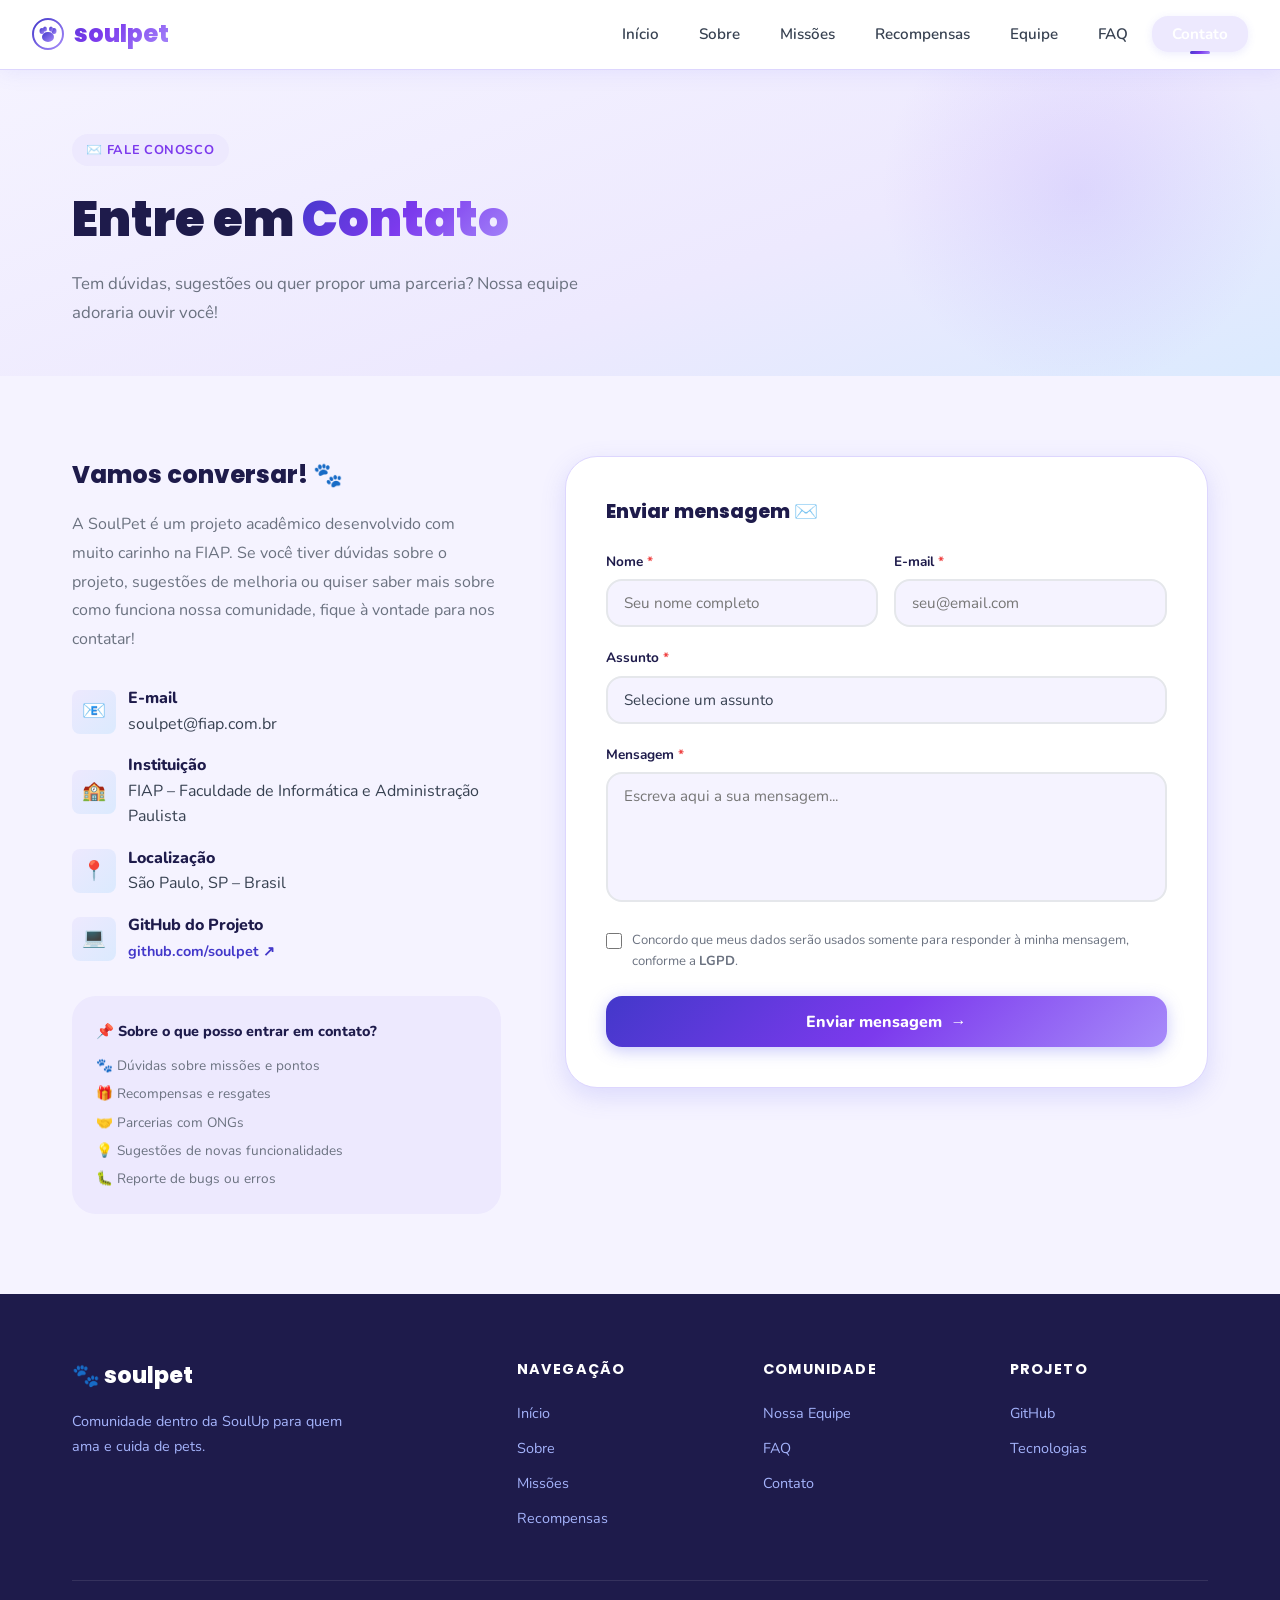
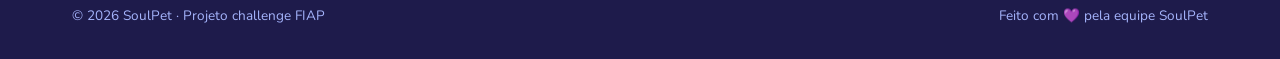
==== commit d50f18ae: "adiciona campo id nas recompensas para suportar rota dinamica" ====
--- a/pages/contato.html
+++ b/pages/contato.html
@@ -98,6 +98,7 @@
             </div>
           </aside>
 
+<!-- formulario -->
           <div class="animate-in" data-delay="200">
             <div class="contact-form">
               <h3 style="font-family:var(--font-display); font-weight:800; font-size:1.2rem; color:var(--text-dark); margin-bottom:1.5rem">
--- a/css/style.css
+++ b/css/style.css
@@ -1,1714 +1,13 @@
-@import url('https://fonts.googleapis.com/css2?family=Nunito:wght@400;500;600;700;800;900&family=Poppins:wght@400;500;600;700;800&display=swap');
-
-
-:root {
-  --primary: #4338CA;
-  --primary-light: #6366F1;
-  --secondary: #7C3AED;
-  --accent: #A78BFA;
-  --lilac: #C4B5FD;
-  --lilac-light: #EDE9FE;
-  --blue: #3B82F6;
-  --blue-light: #93C5FD;
-  --gradient: linear-gradient(135deg, #4338CA 0%, #7C3AED 50%, #A78BFA 100%);
-  --gradient-soft: linear-gradient(135deg, #EDE9FE 0%, #DBEAFE 100%);
-  --white: #FFFFFF;
-  --bg: #F5F3FF;
-  --bg-card: #FFFFFF;
-  --text-dark: #1E1B4B;
-  --text-body: #374151;
-  --text-muted: #6B7280;
-  --border: #E5E7EB;
-  --border-soft: #DDD6FE;
-  --shadow-sm: 0 2px 8px rgba(99, 102, 241, 0.12);
-  --shadow-md: 0 8px 24px rgba(99, 102, 241, 0.18);
-  --shadow-lg: 0 16px 48px rgba(99, 102, 241, 0.22);
-  --radius-sm: 8px;
-  --radius-md: 16px;
-  --radius-lg: 24px;
-  --radius-xl: 32px;
-  --font-display: 'Poppins', sans-serif;
-  --font-body: 'Nunito', sans-serif;
-}
-
-
-*, *::before, *::after {
-  box-sizing: border-box;
-  margin: 0;
-  padding: 0;
-}
-
-html {
-  scroll-behavior: smooth;
-}
-
-body {
-  font-family: var(--font-body);
-  background-color: var(--bg);
-  color: var(--text-body);
-  line-height: 1.6;
-  min-height: 100vh;
-}
-
-img {
-  max-width: 100%;
-  height: auto;
-  display: block;
-}
-
-a {
-  text-decoration: none;
-  color: inherit;
-}
-
-ul {
-  list-style: none;
-}
-
-
-.navbar {
-  position: fixed;
-  top: 0;
-  left: 0;
-  right: 0;
-  z-index: 1000;
-  background: rgba(255, 255, 255, 0.95);
-  backdrop-filter: blur(16px);
-  -webkit-backdrop-filter: blur(16px);
-  border-bottom: 1px solid var(--border-soft);
-  padding: 0 2rem;
-  height: 70px;
-  display: flex;
-  align-items: center;
-  justify-content: space-between;
-  box-shadow: 0 2px 20px rgba(99, 102, 241, 0.1);
-  transition: all 0.3s ease;
-}
-
-.navbar.scrolled {
-  box-shadow: 0 4px 30px rgba(99, 102, 241, 0.2);
-}
-
-.nav-logo {
-  display: flex;
-  align-items: center;
-  gap: 10px;
-  font-family: var(--font-display);
-  font-weight: 800;
-  font-size: 1.5rem;
-  background: var(--gradient);
-  -webkit-background-clip: text;
-  -webkit-text-fill-color: transparent;
-  background-clip: text;
-}
-
-.nav-logo svg {
-  flex-shrink: 0;
-}
-
-.nav-menu {
-  display: flex;
-  align-items: center;
-  gap: 0.5rem;
-}
-
-.nav-link {
-  font-family: var(--font-body);
-  font-weight: 600;
-  font-size: 0.95rem;
-  color: var(--text-body);
-  padding: 0.5rem 1rem;
-  border-radius: var(--radius-sm);
-  transition: all 0.2s ease;
-  position: relative;
-}
-
-.nav-link:hover,
-.nav-link.active {
-  color: var(--primary);
-  background: var(--lilac-light);
-}
-
-.nav-link.active::after {
-  content: '';
-  position: absolute;
-  bottom: -2px;
-  left: 50%;
-  transform: translateX(-50%);
-  width: 20px;
-  height: 3px;
-  background: var(--gradient);
-  border-radius: 2px;
-}
-
-.nav-cta {
-  background: var(--gradient);
-  color: white !important;
-  padding: 0.5rem 1.25rem;
-  border-radius: var(--radius-md);
-  font-weight: 700;
-  box-shadow: var(--shadow-sm);
-  transition: all 0.3s ease;
-}
-
-.nav-cta:hover {
-  transform: translateY(-1px);
-  box-shadow: var(--shadow-md);
-  background: var(--lilac-light) !important;
-  color: var(--primary) !important;
-}
-
-
-.nav-toggle {
-  display: none;
-  flex-direction: column;
-  gap: 5px;
-  cursor: pointer;
-  padding: 8px;
-  border-radius: var(--radius-sm);
-  transition: background 0.2s ease;
-  border: none;
-  background: none;
-}
-
-.nav-toggle:hover {
-  background: var(--lilac-light);
-}
-
-.nav-toggle span {
-  display: block;
-  width: 24px;
-  height: 2.5px;
-  background: var(--text-dark);
-  border-radius: 2px;
-  transition: all 0.3s ease;
-}
-
-.nav-toggle.active span:nth-child(1) {
-  transform: translateY(7.5px) rotate(45deg);
-}
-
-.nav-toggle.active span:nth-child(2) {
-  opacity: 0;
-  transform: scaleX(0);
-}
-
-.nav-toggle.active span:nth-child(3) {
-  transform: translateY(-7.5px) rotate(-45deg);
-}
-
-
-main {
-  padding-top: 70px;
-}
-
-.container {
-  max-width: 1200px;
-  margin: 0 auto;
-  padding: 0 2rem;
-}
-
-.section {
-  padding: 5rem 0;
-}
-
-.section-sm {
-  padding: 3rem 0;
-}
-
-
-.section-badge {
-  display: inline-flex;
-  align-items: center;
-  gap: 6px;
-  background: var(--lilac-light);
-  color: var(--secondary);
-  font-weight: 700;
-  font-size: 0.8rem;
-  padding: 0.35rem 0.9rem;
-  border-radius: 50px;
-  letter-spacing: 0.05em;
-  text-transform: uppercase;
-  margin-bottom: 1rem;
-}
-
-.section-title {
-  font-family: var(--font-display);
-  font-weight: 800;
-  font-size: clamp(1.8rem, 4vw, 2.8rem);
-  color: var(--text-dark);
-  line-height: 1.2;
-  margin-bottom: 1rem;
-}
-
-.section-title span {
-  background: var(--gradient);
-  -webkit-background-clip: text;
-  -webkit-text-fill-color: transparent;
-  background-clip: text;
-}
-
-.section-subtitle {
-  font-size: 1.05rem;
-  color: var(--text-muted);
-  max-width: 560px;
-  line-height: 1.7;
-}
-
-.text-center {
-  text-align: center;
-}
-
-.text-center .section-subtitle {
-  margin: 0 auto;
-}
-
-
-.btn {
-  display: inline-flex;
-  align-items: center;
-  gap: 8px;
-  font-family: var(--font-body);
-  font-weight: 700;
-  font-size: 0.95rem;
-  padding: 0.75rem 1.75rem;
-  border-radius: var(--radius-md);
-  border: none;
-  cursor: pointer;
-  transition: all 0.3s ease;
-  text-decoration: none;
-}
-
-.btn-primary {
-  background: var(--gradient);
-  color: white;
-  box-shadow: 0 4px 16px rgba(99, 102, 241, 0.35);
-}
-
-.btn-primary:hover {
-  transform: translateY(-2px);
-  box-shadow: 0 8px 24px rgba(99, 102, 241, 0.45);
-}
-
-.btn-outline {
-  background: transparent;
-  color: var(--primary);
-  border: 2px solid var(--primary-light);
-}
-
-.btn-outline:hover {
-  background: var(--lilac-light);
-  border-color: var(--primary);
-  transform: translateY(-2px);
-}
-
-.btn-ghost {
-  background: var(--lilac-light);
-  color: var(--secondary);
-}
-
-.btn-ghost:hover {
-  background: var(--lilac);
-  color: white;
-  transform: translateY(-1px);
-}
-
-.btn-lg {
-  padding: 1rem 2.25rem;
-  font-size: 1.05rem;
-  border-radius: var(--radius-lg);
-}
-
-.btn-sm {
-  padding: 0.5rem 1.1rem;
-  font-size: 0.85rem;
-  border-radius: var(--radius-sm);
-}
-
-
-.card {
-  background: var(--bg-card);
-  border-radius: var(--radius-lg);
-  box-shadow: var(--shadow-sm);
-  border: 1px solid var(--border-soft);
-  transition: all 0.3s ease;
-  overflow: hidden;
-}
-
-.card:hover {
-  transform: translateY(-4px);
-  box-shadow: var(--shadow-md);
-}
-
-
-.hero {
-  min-height: calc(100vh - 70px);
-  display: flex;
-  align-items: center;
-  position: relative;
-  overflow: hidden;
-  background: linear-gradient(160deg, #F5F3FF 0%, #EDE9FE 40%, #DBEAFE 100%);
-}
-
-.hero::before {
-  content: '';
-  position: absolute;
-  top: -100px;
-  right: -100px;
-  width: 600px;
-  height: 600px;
-  background: radial-gradient(circle, rgba(167, 139, 250, 0.25) 0%, transparent 70%);
-  pointer-events: none;
-}
-
-.hero::after {
-  content: '';
-  position: absolute;
-  bottom: -150px;
-  left: -80px;
-  width: 500px;
-  height: 500px;
-  background: radial-gradient(circle, rgba(99, 102, 241, 0.15) 0%, transparent 70%);
-  pointer-events: none;
-}
-
-.hero .container {
-  display: grid;
-  grid-template-columns: 1fr 1fr;
-  gap: 4rem;
-  align-items: center;
-  position: relative;
-  z-index: 1;
-  padding-top: 3rem;
-  padding-bottom: 3rem;
-}
-
-.hero-content {}
-
-.hero-eyebrow {
-  display: inline-flex;
-  align-items: center;
-  gap: 8px;
-  background: white;
-  border: 1px solid var(--border-soft);
-  border-radius: 50px;
-  padding: 0.4rem 1rem;
-  font-size: 0.85rem;
-  font-weight: 700;
-  color: var(--secondary);
-  margin-bottom: 1.5rem;
-  box-shadow: var(--shadow-sm);
-  animation: fadeSlideDown 0.6s ease both;
-}
-
-.hero-title {
-  font-family: var(--font-display);
-  font-weight: 900;
-  font-size: clamp(2.2rem, 5vw, 3.5rem);
-  color: var(--text-dark);
-  line-height: 1.1;
-  margin-bottom: 1.25rem;
-  animation: fadeSlideDown 0.7s ease both;
-}
-
-.hero-title .gradient-text {
-  background: var(--gradient);
-  -webkit-background-clip: text;
-  -webkit-text-fill-color: transparent;
-  background-clip: text;
-}
-
-.hero-desc {
-  font-size: 1.1rem;
-  color: var(--text-muted);
-  line-height: 1.8;
-  margin-bottom: 2rem;
-  max-width: 480px;
-  animation: fadeSlideDown 0.8s ease both;
-}
-
-.hero-actions {
-  display: flex;
-  gap: 1rem;
-  flex-wrap: wrap;
-  animation: fadeSlideDown 0.9s ease both;
-}
-
-.hero-stats {
-  display: flex;
-  gap: 2rem;
-  margin-top: 3rem;
-  animation: fadeSlideDown 1s ease both;
-}
-
-.hero-stat-item {}
-
-.hero-stat-number {
-  font-family: var(--font-display);
-  font-weight: 800;
-  font-size: 1.75rem;
-  background: var(--gradient);
-  -webkit-background-clip: text;
-  -webkit-text-fill-color: transparent;
-  background-clip: text;
-  line-height: 1;
-}
-
-.hero-stat-label {
-  font-size: 0.8rem;
-  color: var(--text-muted);
-  font-weight: 600;
-  margin-top: 2px;
-}
-
-.hero-visual {
-  position: relative;
-  animation: fadeSlideUp 0.9s ease both;
-}
-
-.hero-mockup {
-  background: white;
-  border-radius: var(--radius-xl);
-  box-shadow: 0 24px 64px rgba(99, 102, 241, 0.25);
-  border: 1px solid var(--border-soft);
-  overflow: hidden;
-  max-width: 360px;
-  margin: 0 auto;
-}
-
-.mockup-header {
-  background: var(--gradient);
-  padding: 1.25rem 1.5rem;
-  color: white;
-  display: flex;
-  align-items: center;
-  justify-content: space-between;
-}
-
-.mockup-header-logo {
-  font-family: var(--font-display);
-  font-weight: 800;
-  font-size: 1.1rem;
-  display: flex;
-  align-items: center;
-  gap: 8px;
-}
-
-.mockup-balance {
-  padding: 1.5rem;
-  background: var(--gradient-soft);
-}
-
-.mockup-balance-label {
-  font-size: 0.8rem;
-  color: var(--text-muted);
-  font-weight: 600;
-}
-
-.mockup-balance-value {
-  font-family: var(--font-display);
-  font-weight: 800;
-  font-size: 2rem;
-  color: var(--text-dark);
-}
-
-.mockup-balance-sub {
-  font-size: 0.8rem;
-  color: var(--text-muted);
-}
-
-.mockup-grid {
-  display: grid;
-  grid-template-columns: repeat(4, 1fr);
-  gap: 0;
-  border-top: 1px solid var(--border);
-}
-
-.mockup-grid-item {
-  padding: 1rem 0.5rem;
-  text-align: center;
-  border-right: 1px solid var(--border);
-}
-
-.mockup-grid-item:last-child {
-  border-right: none;
-}
-
-.mockup-grid-icon {
-  width: 40px;
-  height: 40px;
-  border-radius: var(--radius-sm);
-  display: flex;
-  align-items: center;
-  justify-content: center;
-  margin: 0 auto 4px;
-  font-size: 1.1rem;
-}
-
-.mockup-grid-label {
-  font-size: 0.65rem;
-  font-weight: 700;
-  color: var(--text-body);
-}
-
-.mockup-missions {
-  padding: 1rem 1.5rem;
-}
-
-.mockup-missions-title {
-  font-weight: 800;
-  font-size: 0.85rem;
-  color: var(--text-dark);
-  margin-bottom: 0.75rem;
-}
-
-.mockup-mission-item {
-  display: flex;
-  align-items: center;
-  justify-content: space-between;
-  padding: 0.6rem 0;
-  border-bottom: 1px solid var(--border);
-}
-
-.mockup-mission-item:last-child {
-  border-bottom: none;
-}
-
-.mockup-mission-text {
-  font-size: 0.75rem;
-  font-weight: 600;
-  color: var(--text-body);
-}
-
-.mockup-mission-pts {
-  font-size: 0.7rem;
-  font-weight: 800;
-  color: var(--primary);
-  background: var(--lilac-light);
-  padding: 2px 8px;
-  border-radius: 50px;
-}
-
-.hero-floating-card {
-  position: absolute;
-  background: white;
-  border-radius: var(--radius-md);
-  box-shadow: var(--shadow-lg);
-  border: 1px solid var(--border-soft);
-  padding: 0.75rem 1rem;
-  display: flex;
-  align-items: center;
-  gap: 8px;
-  animation: float 3s ease-in-out infinite;
-}
-
-.hero-floating-card.card-1 {
-  top: 5%;
-  right: -20px;
-  animation-delay: 0s;
-}
-
-.hero-floating-card.card-2 {
-  bottom: 10%;
-  left: -20px;
-  animation-delay: 1.5s;
-}
-
-.floating-icon {
-  width: 36px;
-  height: 36px;
-  border-radius: 50%;
-  background: var(--gradient);
-  display: flex;
-  align-items: center;
-  justify-content: center;
-  font-size: 1rem;
-  flex-shrink: 0;
-}
-
-.floating-text-main {
-  font-weight: 800;
-  font-size: 0.85rem;
-  color: var(--text-dark);
-}
-
-.floating-text-sub {
-  font-size: 0.7rem;
-  color: var(--text-muted);
-}
-
-
-.features-grid {
-  display: grid;
-  grid-template-columns: repeat(3, 1fr);
-  gap: 1.5rem;
-  margin-top: 3rem;
-}
-
-.feature-card {
-  padding: 2rem;
-  text-align: center;
-}
-
-.feature-icon {
-  width: 64px;
-  height: 64px;
-  background: var(--gradient-soft);
-  border-radius: var(--radius-md);
-  display: flex;
-  align-items: center;
-  justify-content: center;
-  font-size: 1.75rem;
-  margin: 0 auto 1.25rem;
-  transition: all 0.3s ease;
-}
-
-.feature-card:hover .feature-icon {
-  background: var(--gradient);
-  transform: scale(1.1) rotate(5deg);
-}
-
-.feature-title {
-  font-family: var(--font-display);
-  font-weight: 700;
-  font-size: 1.1rem;
-  color: var(--text-dark);
-  margin-bottom: 0.5rem;
-}
-
-.feature-desc {
-  font-size: 0.9rem;
-  color: var(--text-muted);
-  line-height: 1.7;
-}
-
-
-.missions-tabs {
-  display: flex;
-  gap: 0.5rem;
-  background: var(--lilac-light);
-  padding: 6px;
-  border-radius: var(--radius-md);
-  width: fit-content;
-  margin: 2.5rem auto 2rem;
-}
-
-.missions-tab {
-  padding: 0.5rem 1.5rem;
-  border-radius: var(--radius-sm);
-  font-weight: 700;
-  font-size: 0.9rem;
-  cursor: pointer;
-  transition: all 0.2s ease;
-  color: var(--text-muted);
-  border: none;
-  background: none;
-}
-
-.missions-tab.active {
-  background: white;
-  color: var(--primary);
-  box-shadow: var(--shadow-sm);
-}
-
-.missions-grid {
-  display: grid;
-  grid-template-columns: repeat(3, 1fr);
-  gap: 1.5rem;
-}
-
-.mission-card {
-  padding: 1.5rem;
-  position: relative;
-}
-
-.mission-difficulty {
-  display: inline-flex;
-  align-items: center;
-  gap: 4px;
-  padding: 0.25rem 0.75rem;
-  border-radius: 50px;
-  font-size: 0.75rem;
-  font-weight: 700;
-  margin-bottom: 1rem;
-}
-
-.difficulty-easy {
-  background: #DCFCE7;
-  color: #16A34A;
-}
-
-.difficulty-medium {
-  background: #FEF9C3;
-  color: #CA8A04;
-}
-
-.difficulty-hard {
-  background: #FEE2E2;
-  color: #DC2626;
-}
-
-.mission-title {
-  font-weight: 800;
-  font-size: 1rem;
-  color: var(--text-dark);
-  margin-bottom: 0.4rem;
-}
-
-.mission-desc {
-  font-size: 0.85rem;
-  color: var(--text-muted);
-  margin-bottom: 1rem;
-  line-height: 1.6;
-}
-
-.mission-footer {
-  display: flex;
-  align-items: center;
-  justify-content: space-between;
-}
-
-.mission-pts {
-  font-family: var(--font-display);
-  font-weight: 800;
-  font-size: 1.1rem;
-  background: var(--gradient);
-  -webkit-background-clip: text;
-  -webkit-text-fill-color: transparent;
-  background-clip: text;
-}
-
-.mission-deadline {
-  font-size: 0.75rem;
-  color: var(--text-muted);
-  font-weight: 600;
-}
-
-.mission-progress {
-  height: 6px;
-  background: var(--lilac-light);
-  border-radius: 3px;
-  overflow: hidden;
-  margin-top: 0.75rem;
-}
-
-.mission-progress-bar {
-  height: 100%;
-  background: var(--gradient);
-  border-radius: 3px;
-  transition: width 0.8s ease;
-}
-
-
-.rewards-grid {
-  display: grid;
-  grid-template-columns: repeat(4, 1fr);
-  gap: 1.5rem;
-  margin-top: 3rem;
-}
-
-.reward-card {
-  padding: 1.5rem;
-  text-align: center;
-}
-
-.reward-emoji {
-  font-size: 3rem;
-  margin-bottom: 0.75rem;
-  display: block;
-}
-
-.reward-name {
-  font-weight: 800;
-  font-size: 0.95rem;
-  color: var(--text-dark);
-  margin-bottom: 0.25rem;
-}
-
-.reward-pts {
-  font-family: var(--font-display);
-  font-weight: 800;
-  font-size: 1.25rem;
-  background: var(--gradient);
-  -webkit-background-clip: text;
-  -webkit-text-fill-color: transparent;
-  background-clip: text;
-}
-
-.reward-pts-label {
-  font-size: 0.7rem;
-  color: var(--text-muted);
-  font-weight: 600;
-}
-
-
-.cta-section {
-  background: var(--gradient);
-  padding: 5rem 0;
-  text-align: center;
-  position: relative;
-  overflow: hidden;
-}
-
-.cta-section::before {
-  content: '';
-  position: absolute;
-  inset: 0;
-  background: url("data:image/svg+xml,%3Csvg width='60' height='60' viewBox='0 0 60 60' xmlns='http://www.w3.org/2000/svg'%3E%3Cg fill='none' fill-rule='evenodd'%3E%3Cg fill='%23ffffff' fill-opacity='0.06'%3E%3Ccircle cx='30' cy='30' r='20'/%3E%3C/g%3E%3C/g%3E%3C/svg%3E");
-  pointer-events: none;
-}
-
-.cta-section .section-title,
-.cta-section .section-subtitle {
-  color: white;
-}
-
-.cta-section .section-subtitle {
-  opacity: 0.85;
-  margin: 0 auto 2rem;
-}
-
-
-footer {
-  background: var(--text-dark);
-  color: #A5B4FC;
-  padding: 4rem 0 2rem;
-}
-
-.footer-grid {
-  display: grid;
-  grid-template-columns: 2fr 1fr 1fr 1fr;
-  gap: 3rem;
-  margin-bottom: 3rem;
-}
-
-.footer-brand {}
-
-.footer-logo {
-  display: flex;
-  align-items: center;
-  gap: 8px;
-  font-family: var(--font-display);
-  font-weight: 800;
-  font-size: 1.4rem;
-  color: white;
-  margin-bottom: 1rem;
-}
-
-.footer-tagline {
-  font-size: 0.9rem;
-  line-height: 1.7;
-  color: #A5B4FC;
-  margin-bottom: 1.5rem;
-  max-width: 280px;
-}
-
-.footer-social {
-  display: flex;
-  gap: 0.75rem;
-}
-
-.footer-social a {
-  width: 38px;
-  height: 38px;
-  background: rgba(167, 139, 250, 0.15);
-  border-radius: var(--radius-sm);
-  display: flex;
-  align-items: center;
-  justify-content: center;
-  transition: all 0.2s ease;
-  font-size: 1rem;
-}
-
-.footer-social a:hover {
-  background: var(--accent);
-  transform: translateY(-2px);
-}
-
-.footer-heading {
-  font-family: var(--font-display);
-  font-weight: 700;
-  font-size: 0.9rem;
-  color: white;
-  margin-bottom: 1.25rem;
-  text-transform: uppercase;
-  letter-spacing: 0.08em;
-}
-
-.footer-links {
-  display: flex;
-  flex-direction: column;
-  gap: 0.6rem;
-}
-
-.footer-links a {
-  font-size: 0.9rem;
-  color: #A5B4FC;
-  transition: color 0.2s ease;
-}
-
-.footer-links a:hover {
-  color: white;
-}
-
-.footer-bottom {
-  border-top: 1px solid rgba(255,255,255,0.1);
-  padding-top: 1.5rem;
-  display: flex;
-  align-items: center;
-  justify-content: space-between;
-  font-size: 0.85rem;
-}
-
-
-.page-header {
-  background: linear-gradient(160deg, #F5F3FF 0%, #EDE9FE 60%, #DBEAFE 100%);
-  padding: 4rem 0 3rem;
-  position: relative;
-  overflow: hidden;
-}
-
-.page-header::before {
-  content: '';
-  position: absolute;
-  top: -80px;
-  right: 0;
-  width: 400px;
-  height: 400px;
-  background: radial-gradient(circle, rgba(167, 139, 250, 0.2) 0%, transparent 70%);
-}
-
-.page-header-content {
-  position: relative;
-  z-index: 1;
-}
-
-.page-title {
-  font-family: var(--font-display);
-  font-weight: 900;
-  font-size: clamp(2rem, 4vw, 3rem);
-  color: var(--text-dark);
-  margin-bottom: 0.75rem;
-}
-
-.page-title span {
-  background: var(--gradient);
-  -webkit-background-clip: text;
-  -webkit-text-fill-color: transparent;
-  background-clip: text;
-}
-
-.page-desc {
-  font-size: 1.05rem;
-  color: var(--text-muted);
-  max-width: 560px;
-  line-height: 1.7;
-}
-
-
-.team-grid {
-  display: grid;
-  grid-template-columns: repeat(3, 1fr);
-  gap: 2rem;
-  margin-top: 3rem;
-}
-
-.team-card {
-  text-align: center;
-  padding: 2.5rem 1.5rem;
-}
-
-.team-avatar {
-  width: 100px;
-  height: 100px;
-  border-radius: 50%;
-  background: var(--gradient-soft);
-  border: 3px solid var(--lilac);
-  margin: 0 auto 1.25rem;
-  overflow: hidden;
-  position: relative;
-  box-shadow: 0 4px 16px rgba(99, 102, 241, 0.2);
-}
-
-.team-avatar img {
-  width: 100%;
-  height: 100%;
-  object-fit: cover;
-}
-
-.team-avatar-placeholder {
-  width: 100%;
-  height: 100%;
-  display: flex;
-  align-items: center;
-  justify-content: center;
-  font-size: 2.5rem;
-  background: var(--gradient);
-}
-
-.team-name {
-  font-family: var(--font-display);
-  font-weight: 800;
-  font-size: 1.1rem;
-  color: var(--text-dark);
-  margin-bottom: 0.25rem;
-}
-
-.team-rm {
-  font-size: 0.8rem;
-  font-weight: 700;
-  color: var(--text-muted);
-  background: var(--lilac-light);
-  padding: 0.2rem 0.75rem;
-  border-radius: 50px;
-  display: inline-block;
-  margin-bottom: 0.75rem;
-}
-
-.team-role {
-  font-size: 0.85rem;
-  color: var(--secondary);
-  font-weight: 700;
-  margin-bottom: 1rem;
-}
-
-.team-links {
-  display: flex;
-  gap: 0.75rem;
-  justify-content: center;
-}
-
-.team-link {
-  display: flex;
-  align-items: center;
-  gap: 6px;
-  padding: 0.4rem 1rem;
-  border-radius: var(--radius-sm);
-  font-size: 0.8rem;
-  font-weight: 700;
-  transition: all 0.2s ease;
-}
-
-.team-link-github {
-  background: #1B1F23;
-  color: white;
-}
-
-.team-link-linkedin {
-  background: #0077B5;
-  color: white;
-}
-
-.team-link:hover {
-  transform: translateY(-2px);
-  box-shadow: var(--shadow-sm);
-}
-
-
-.faq-list {
-  max-width: 760px;
-  margin: 3rem auto 0;
-}
-
-.faq-item {
-  background: white;
-  border-radius: var(--radius-md);
-  border: 1px solid var(--border-soft);
-  margin-bottom: 1rem;
-  overflow: hidden;
-  transition: all 0.3s ease;
-}
-
-.faq-item.open {
-  box-shadow: var(--shadow-md);
-  border-color: var(--lilac);
-}
-
-.faq-question {
-  display: flex;
-  align-items: center;
-  justify-content: space-between;
-  padding: 1.25rem 1.5rem;
-  cursor: pointer;
-  gap: 1rem;
-  user-select: none;
-}
-
-.faq-question:hover {
-  background: var(--lilac-light);
-}
-
-.faq-q-text {
-  font-weight: 700;
-  color: var(--text-dark);
-  font-size: 0.95rem;
-}
-
-.faq-icon {
-  width: 28px;
-  height: 28px;
-  background: var(--gradient-soft);
-  border-radius: 50%;
-  display: flex;
-  align-items: center;
-  justify-content: center;
-  flex-shrink: 0;
-  transition: all 0.3s ease;
-  color: var(--primary);
-  font-weight: 800;
-  font-size: 1.2rem;
-}
-
-.faq-item.open .faq-icon {
-  background: var(--gradient);
-  color: white;
-  transform: rotate(45deg);
-}
-
-.faq-answer {
-  max-height: 0;
-  overflow: hidden;
-  transition: max-height 0.4s ease;
-}
-
-.faq-answer-inner {
-  padding: 0 1.5rem 1.25rem;
-  font-size: 0.9rem;
-  color: var(--text-muted);
-  line-height: 1.8;
-  border-top: 1px solid var(--border);
-  padding-top: 1rem;
-}
-
-
-.contact-grid {
-  display: grid;
-  grid-template-columns: 1fr 1.5fr;
-  gap: 4rem;
-  align-items: start;
-}
-
-.contact-info {}
-
-.contact-info-title {
-  font-family: var(--font-display);
-  font-weight: 800;
-  font-size: 1.5rem;
-  color: var(--text-dark);
-  margin-bottom: 1rem;
-}
-
-.contact-info-desc {
-  color: var(--text-muted);
-  line-height: 1.8;
-  margin-bottom: 2rem;
-}
-
-.contact-detail {
-  display: flex;
-  align-items: center;
-  gap: 12px;
-  margin-bottom: 1rem;
-}
-
-.contact-detail-icon {
-  width: 44px;
-  height: 44px;
-  background: var(--gradient-soft);
-  border-radius: var(--radius-sm);
-  display: flex;
-  align-items: center;
-  justify-content: center;
-  font-size: 1.2rem;
-  flex-shrink: 0;
-}
-
-.contact-detail-text {
-  font-weight: 600;
-  color: var(--text-body);
-  font-size: 0.9rem;
-}
-
-.contact-form {
-  background: white;
-  border-radius: var(--radius-xl);
-  padding: 2.5rem;
-  box-shadow: var(--shadow-md);
-  border: 1px solid var(--border-soft);
-}
-
-.form-row {
-  display: grid;
-  grid-template-columns: 1fr 1fr;
-  gap: 1rem;
-}
-
-.form-group {
-  margin-bottom: 1.25rem;
-}
-
-.form-label {
-  display: block;
-  font-weight: 700;
-  font-size: 0.85rem;
-  color: var(--text-dark);
-  margin-bottom: 0.4rem;
-}
-
-.form-label span {
-  color: #EF4444;
-}
-
-.form-input,
-.form-textarea,
-.form-select {
-  width: 100%;
-  padding: 0.75rem 1rem;
-  border: 2px solid var(--border);
-  border-radius: var(--radius-md);
-  font-family: var(--font-body);
-  font-size: 0.95rem;
-  color: var(--text-body);
-  background: var(--bg);
-  transition: all 0.2s ease;
-  outline: none;
-  resize: none;
-  appearance: none;
-}
-
-.form-input:focus,
-.form-textarea:focus,
-.form-select:focus {
-  border-color: var(--primary-light);
-  background: white;
-  box-shadow: 0 0 0 3px rgba(99, 102, 241, 0.12);
-}
-
-.form-input.error,
-.form-textarea.error {
-  border-color: #EF4444;
-  box-shadow: 0 0 0 3px rgba(239, 68, 68, 0.1);
-}
-
-.form-error-msg {
-  font-size: 0.78rem;
-  color: #EF4444;
-  margin-top: 0.25rem;
-  font-weight: 600;
-  display: none;
-}
-
-.form-error-msg.show {
-  display: block;
-}
-
-.form-textarea {
-  min-height: 130px;
-}
-
-.form-submit {
-  width: 100%;
-  background: var(--gradient);
-  color: white;
-  font-family: var(--font-body);
-  font-weight: 800;
-  font-size: 1rem;
-  padding: 0.9rem;
-  border: none;
-  border-radius: var(--radius-md);
-  cursor: pointer;
-  transition: all 0.3s ease;
-  box-shadow: 0 4px 16px rgba(99, 102, 241, 0.35);
-  display: flex;
-  align-items: center;
-  justify-content: center;
-  gap: 8px;
-}
-
-.form-submit:hover {
-  transform: translateY(-2px);
-  box-shadow: 0 8px 24px rgba(99, 102, 241, 0.45);
-}
-
-.form-submit:disabled {
-  opacity: 0.7;
-  cursor: not-allowed;
-  transform: none;
-}
-
-.form-success {
-  display: none;
-  background: #F0FDF4;
-  border: 1px solid #BBF7D0;
-  border-radius: var(--radius-md);
-  padding: 1.5rem;
-  text-align: center;
-  color: #16A34A;
-  font-weight: 700;
-  font-size: 1rem;
-}
-
-.form-success.show {
-  display: block;
-}
-
-
-.about-grid {
-  display: grid;
-  grid-template-columns: 1fr 1fr;
-  gap: 4rem;
-  align-items: center;
-}
-
-.about-visual {
-  position: relative;
-}
-
-.about-card-main {
-  background: var(--gradient);
-  border-radius: var(--radius-xl);
-  padding: 3rem 2.5rem;
-  color: white;
-  position: relative;
-  overflow: hidden;
-}
-
-.about-card-main::before {
-  content: '';
-  position: absolute;
-  top: -60px;
-  right: -60px;
-  width: 200px;
-  height: 200px;
-  background: rgba(255,255,255,0.1);
-  border-radius: 50%;
-}
-
-.about-icon-big {
-  font-size: 4rem;
-  margin-bottom: 1.5rem;
-  display: block;
-}
-
-.about-card-main h3 {
-  font-family: var(--font-display);
-  font-weight: 800;
-  font-size: 1.75rem;
-  margin-bottom: 0.75rem;
-}
-
-.about-card-main p {
-  opacity: 0.9;
-  line-height: 1.8;
-}
-
-.about-stats-mini {
-  display: grid;
-  grid-template-columns: 1fr 1fr;
-  gap: 1rem;
-  margin-top: 1.5rem;
-}
-
-.about-stat-mini {
-  background: rgba(255,255,255,0.15);
-  border-radius: var(--radius-md);
-  padding: 1rem;
-  backdrop-filter: blur(8px);
-}
-
-.about-stat-mini-num {
-  font-family: var(--font-display);
-  font-weight: 800;
-  font-size: 1.5rem;
-}
-
-.about-stat-mini-label {
-  font-size: 0.75rem;
-  opacity: 0.85;
-}
-
-.about-content {}
-
-.about-text {
-  font-size: 0.95rem;
-  color: var(--text-muted);
-  line-height: 1.85;
-  margin-bottom: 1.5rem;
-}
-
-.about-tech-list {
-  display: flex;
-  flex-wrap: wrap;
-  gap: 0.6rem;
-  margin-top: 1.5rem;
-}
-
-.about-tech-tag {
-  background: var(--lilac-light);
-  color: var(--secondary);
-  padding: 0.3rem 0.9rem;
-  border-radius: 50px;
-  font-size: 0.8rem;
-  font-weight: 700;
-  border: 1px solid var(--border-soft);
-}
-
-.roadmap {
-  margin-top: 4rem;
-}
-
-.roadmap-title {
-  font-family: var(--font-display);
-  font-weight: 800;
-  font-size: 1.3rem;
-  color: var(--text-dark);
-  margin-bottom: 2rem;
-  text-align: center;
-}
-
-.roadmap-items {
-  display: grid;
-  grid-template-columns: repeat(4, 1fr);
-  gap: 1rem;
-  position: relative;
-}
-
-.roadmap-items::before {
-  content: '';
-  position: absolute;
-  top: 30px;
-  left: 10%;
-  right: 10%;
-  height: 2px;
-  background: var(--gradient);
-  z-index: 0;
-}
-
-.roadmap-item {
-  text-align: center;
-  position: relative;
-  z-index: 1;
-}
-
-.roadmap-dot {
-  width: 60px;
-  height: 60px;
-  background: var(--gradient);
-  border-radius: 50%;
-  display: flex;
-  align-items: center;
-  justify-content: center;
-  font-size: 1.5rem;
-  margin: 0 auto 1rem;
-  box-shadow: 0 4px 16px rgba(99, 102, 241, 0.3);
-}
-
-.roadmap-dot.inactive {
-  background: var(--lilac-light);
-  box-shadow: none;
-}
-
-.roadmap-dot.inactive span {
-  filter: grayscale(1);
-  opacity: 0.5;
-}
-
-.roadmap-label {
-  font-weight: 800;
-  font-size: 0.85rem;
-  color: var(--text-dark);
-  margin-bottom: 0.25rem;
-}
-
-.roadmap-period {
-  font-size: 0.75rem;
-  color: var(--text-muted);
-  font-weight: 600;
-}
-
-
-.solution-showcase {
-  display: grid;
-  grid-template-columns: 1fr 1fr;
-  gap: 4rem;
-  align-items: center;
-}
-
-.solution-showcase.reverse {
-  direction: rtl;
-}
-
-.solution-showcase.reverse > * {
-  direction: ltr;
-}
-
-.solution-phone {
-  max-width: 280px;
-  margin: 0 auto;
-  background: white;
-  border-radius: 40px;
-  box-shadow: 0 24px 64px rgba(99, 102, 241, 0.25);
-  overflow: hidden;
-  border: 8px solid white;
-  outline: 2px solid var(--border-soft);
-}
-
-.phone-status-bar {
-  background: var(--gradient);
-  padding: 0.5rem 1rem 0.5rem;
-  display: flex;
-  justify-content: space-between;
-  align-items: center;
-  font-size: 0.7rem;
-  font-weight: 700;
-  color: white;
-}
-
-.phone-content {
-  padding: 0.75rem;
-}
-
-.levels-card {
-  background: var(--gradient-soft);
-  border-radius: var(--radius-lg);
-  padding: 1.25rem;
-  margin-bottom: 1rem;
-}
-
-.levels-title {
-  font-weight: 800;
-  font-size: 0.8rem;
-  color: var(--text-dark);
-  margin-bottom: 0.75rem;
-}
-
-.level-bar {
-  display: flex;
-  align-items: center;
-  gap: 8px;
-  margin-bottom: 0.5rem;
-}
-
-.level-dot {
-  width: 10px;
-  height: 10px;
-  border-radius: 50%;
-  flex-shrink: 0;
-}
-
-.level-dot.easy { background: #16A34A; }
-.level-dot.medium { background: #CA8A04; }
-.level-dot.hard { background: #DC2626; }
-
-.level-text {
-  font-size: 0.7rem;
-  font-weight: 600;
-  color: var(--text-body);
-  flex: 1;
-}
-
-.level-pts {
-  font-size: 0.7rem;
-  font-weight: 800;
-  color: var(--primary);
-}
-
-
-@keyframes fadeSlideDown {
-  from { opacity: 0; transform: translateY(-20px); }
-  to { opacity: 1; transform: translateY(0); }
-}
-
-@keyframes fadeSlideUp {
-  from { opacity: 0; transform: translateY(20px); }
-  to { opacity: 1; transform: translateY(0); }
-}
-
-@keyframes float {
-  0%, 100% { transform: translateY(0); }
-  50% { transform: translateY(-8px); }
-}
-
-@keyframes pulse-border {
-  0%, 100% { box-shadow: 0 0 0 0 rgba(99, 102, 241, 0.3); }
-  50% { box-shadow: 0 0 0 8px rgba(99, 102, 241, 0); }
-}
-
-.animate-in {
-  opacity: 0;
-  transform: translateY(30px);
-  transition: opacity 0.6s ease, transform 0.6s ease;
-}
-
-.animate-in.visible {
-  opacity: 1;
-  transform: translateY(0);
-}
-
-
-@media (max-width: 1024px) {
-  .features-grid { grid-template-columns: repeat(2, 1fr); }
-  .missions-grid { grid-template-columns: repeat(2, 1fr); }
-  .rewards-grid { grid-template-columns: repeat(2, 1fr); }
-  .footer-grid { grid-template-columns: 1fr 1fr; gap: 2rem; }
-  .roadmap-items { grid-template-columns: repeat(2, 1fr); }
-  .roadmap-items::before { display: none; }
-}
-
-@media (max-width: 768px) {
-  .container { padding: 0 1.25rem; }
-  .section { padding: 3.5rem 0; }
-
-  .nav-menu {
-    display: none;
-    position: fixed;
-    top: 70px;
-    left: 0;
-    right: 0;
-    background: white;
-    flex-direction: column;
-    padding: 1.5rem;
-    box-shadow: 0 8px 24px rgba(0,0,0,0.1);
-    z-index: 999;
-    gap: 0.5rem;
-  }
-
-  .nav-menu.open {
-    display: flex;
-  }
-
-  .nav-link { width: 100%; padding: 0.75rem 1rem; }
-  .nav-cta { text-align: center; }
-  .nav-toggle { display: flex; }
-
-  .hero .container {
-    grid-template-columns: 1fr;
-    text-align: center;
-  }
-
-  .hero-desc { margin: 0 auto 2rem; }
-  .hero-actions { justify-content: center; }
-  .hero-stats { justify-content: center; }
-  .hero-visual { display: none; }
-
-  .features-grid { grid-template-columns: 1fr; }
-  .missions-grid { grid-template-columns: 1fr; }
-  .rewards-grid { grid-template-columns: repeat(2, 1fr); }
-  .team-grid { grid-template-columns: 1fr 1fr; }
-  .contact-grid { grid-template-columns: 1fr; gap: 2rem; }
-  .form-row { grid-template-columns: 1fr; }
-  .about-grid { grid-template-columns: 1fr; }
-  .solution-showcase { grid-template-columns: 1fr; }
-  .solution-showcase.reverse { direction: ltr; }
-  .footer-grid { grid-template-columns: 1fr; gap: 2rem; }
-  .footer-bottom { flex-direction: column; gap: 0.5rem; text-align: center; }
-  .roadmap-items { grid-template-columns: 1fr 1fr; }
-}
-
-@media (max-width: 480px) {
-  .team-grid { grid-template-columns: 1fr; }
-  .rewards-grid { grid-template-columns: repeat(2, 1fr); }
-  .hero-title { font-size: 2rem; }
-  .about-stats-mini { grid-template-columns: 1fr; }
-  .roadmap-items { grid-template-columns: 1fr; }
-}+@import url('./variaveis.css');
+@import url('./global.css');
+@import url('./header.css');
+@import url('./footer.css');
+@import url('./index.css');
+@import url('./paginas.css');
+@import url('./sobre.css');
+@import url('./integrantes.css');
+@import url('./faq.css');
+@import url('./contato.css');
+@import url('./missoes.css');
+@import url('./recompensas.css');
+@import url('./responsivo.css');
